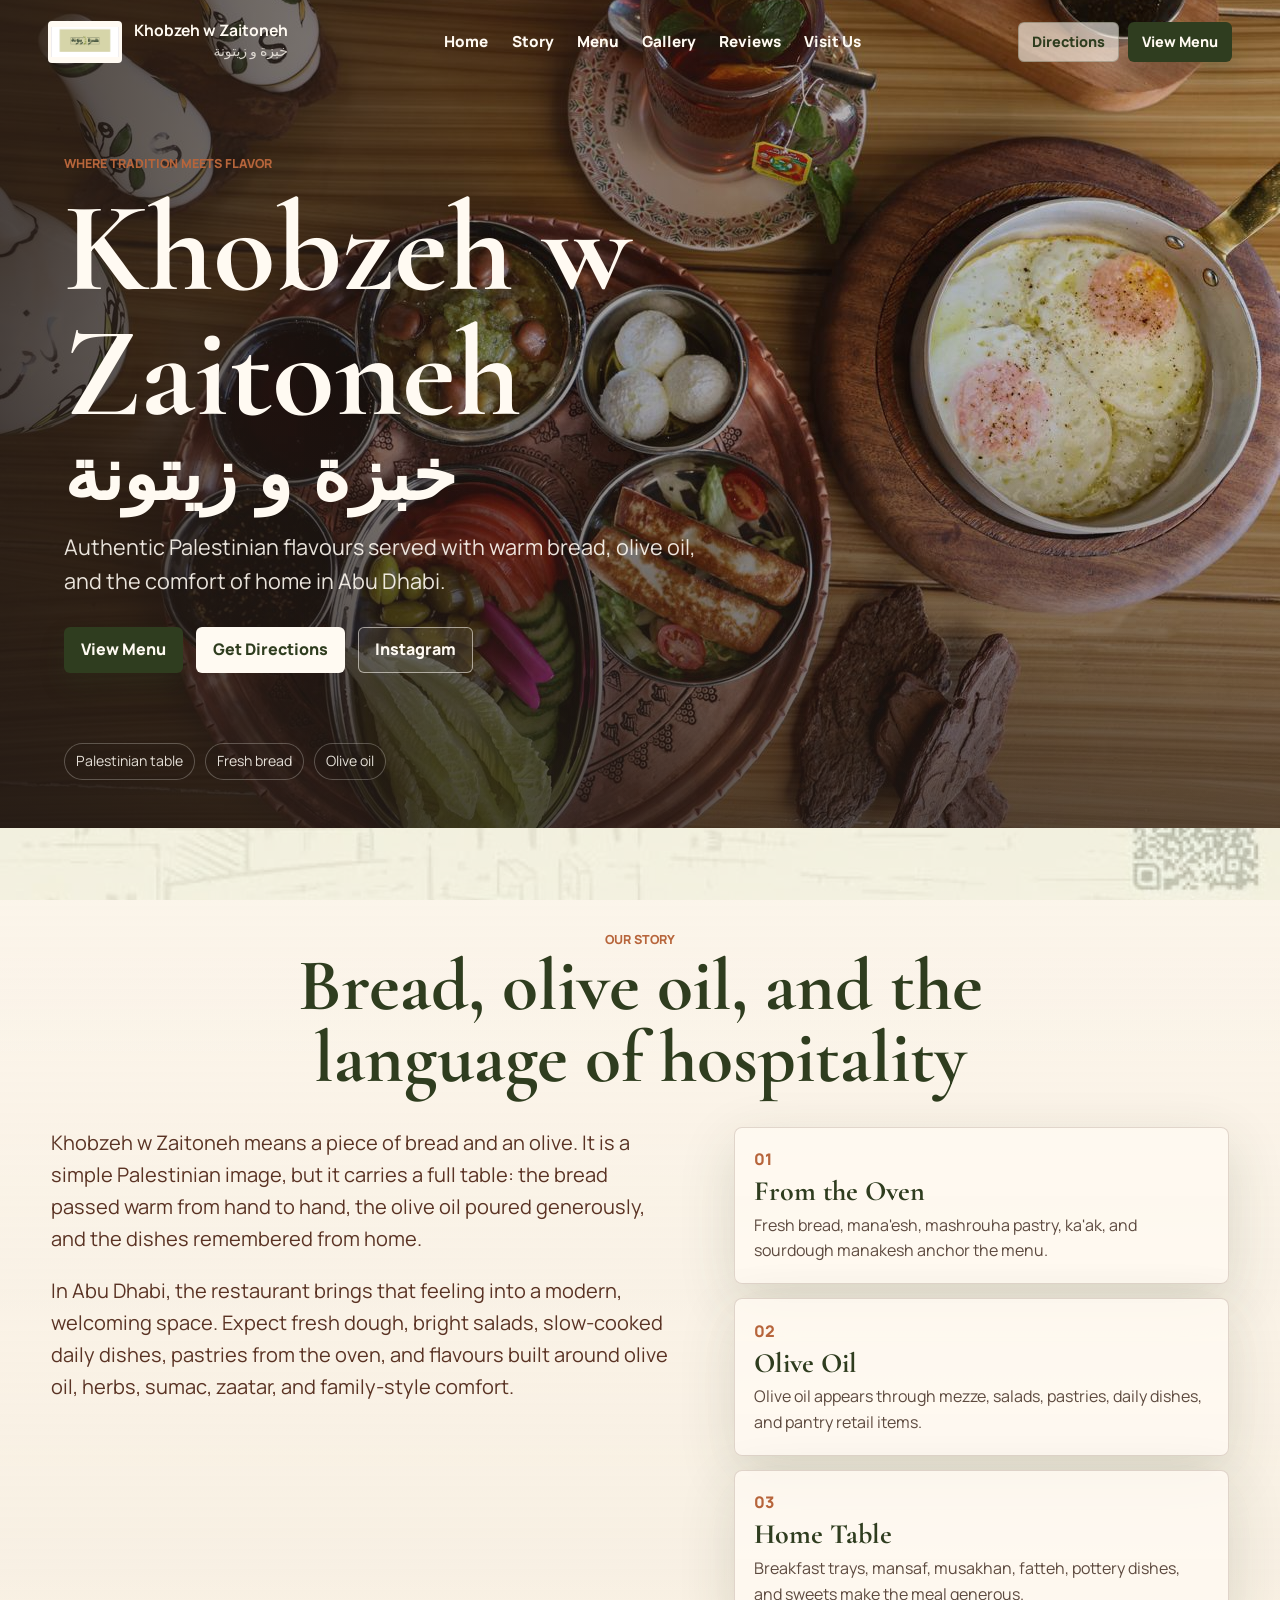
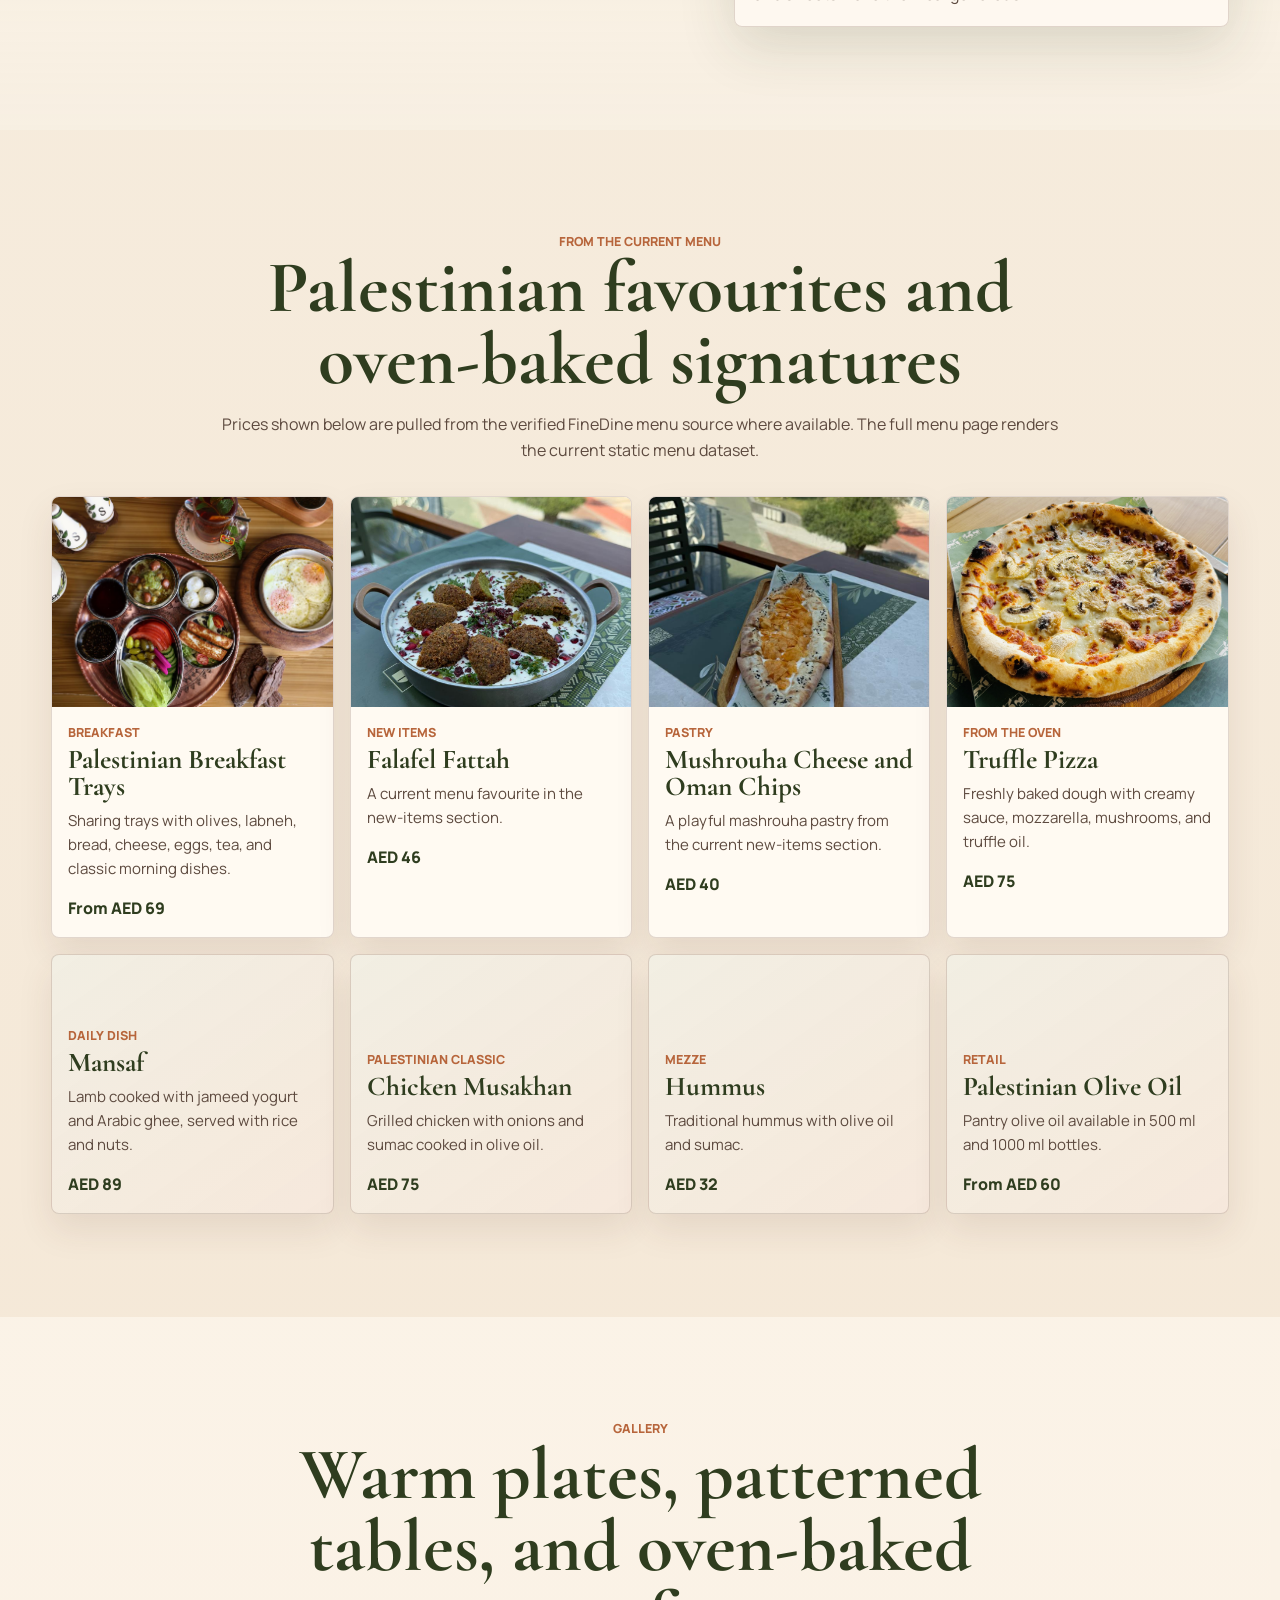
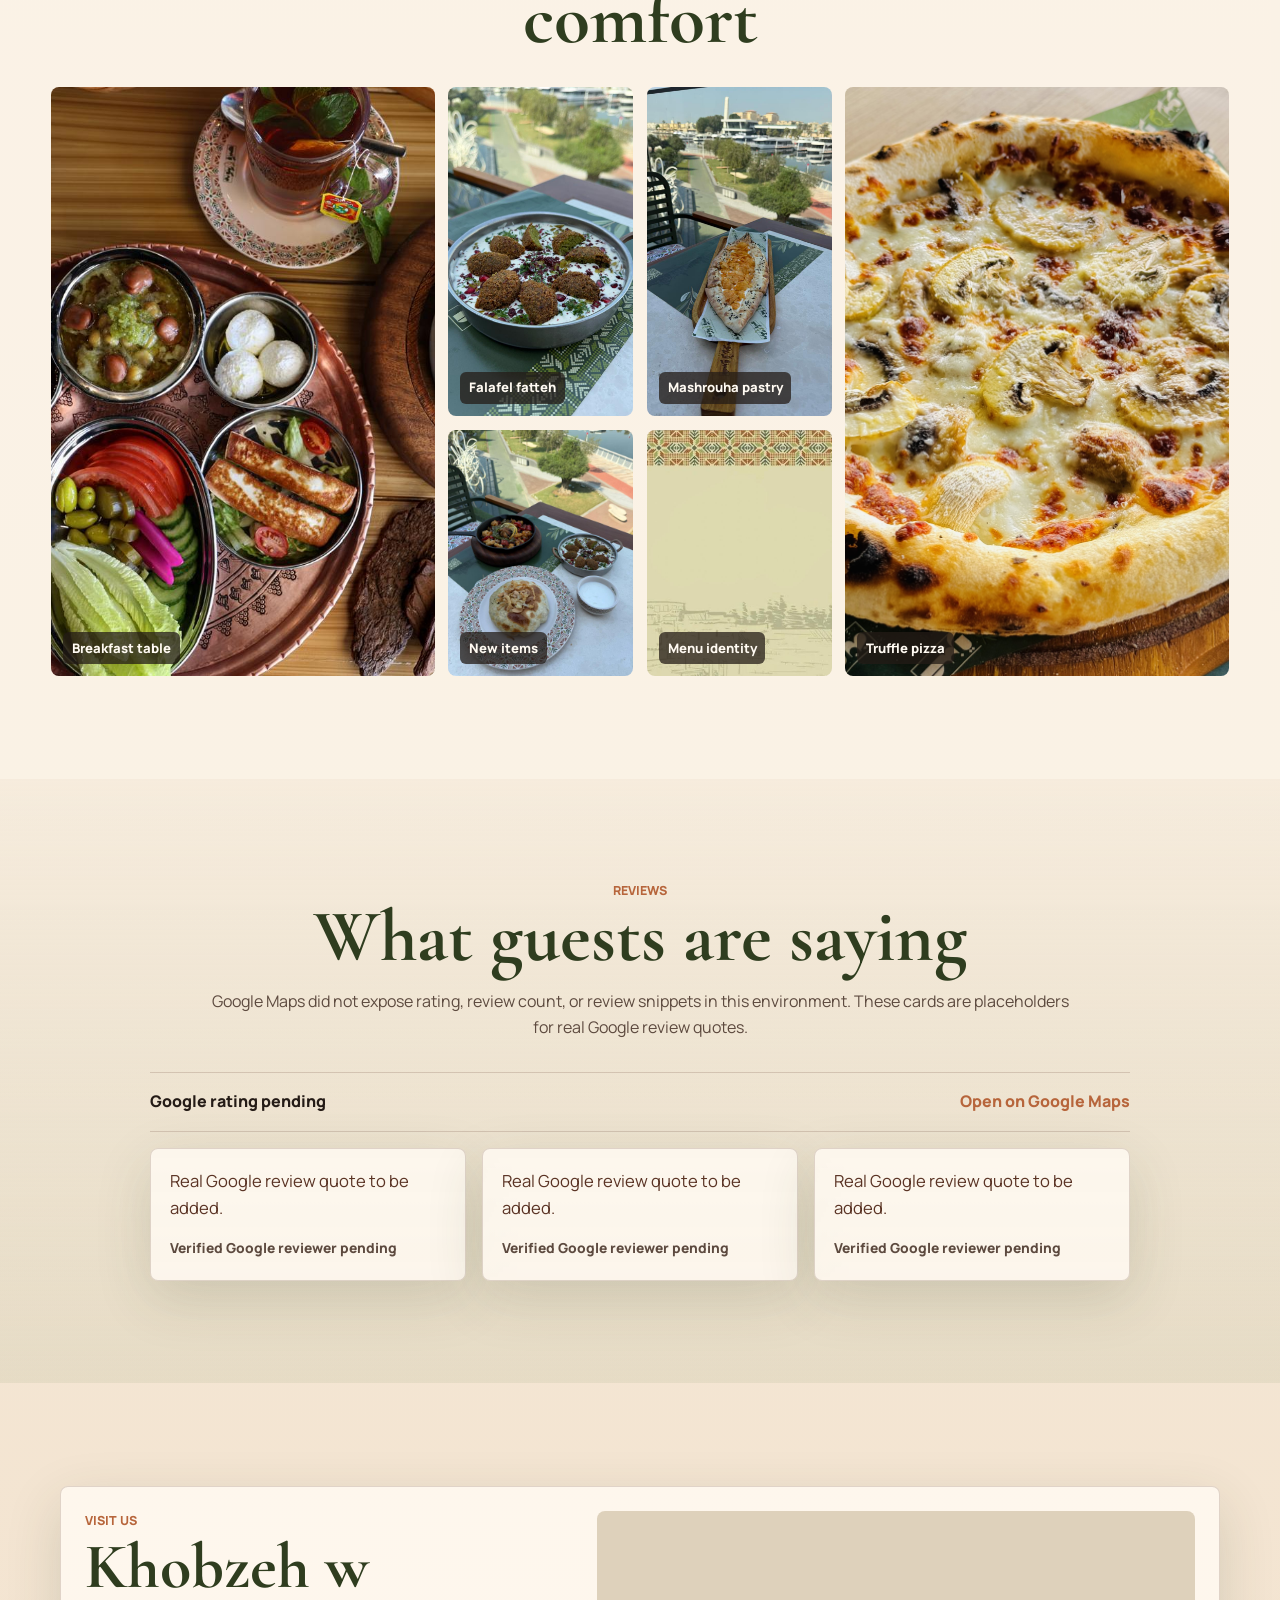
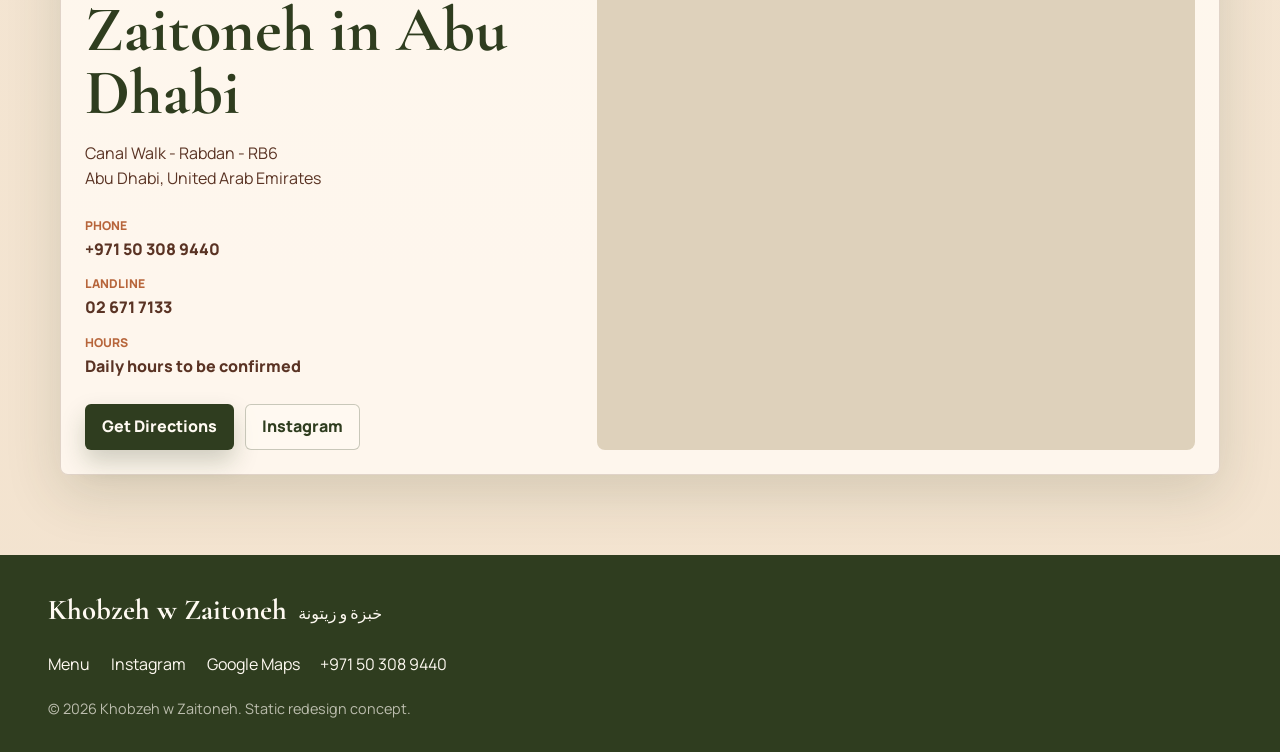
==== index.html @ 01418593 "test1" ====
<!DOCTYPE html>
<html lang="en">
  <head>
    <meta charset="UTF-8" />
    <meta name="viewport" content="width=device-width, initial-scale=1.0" />
    <title>Khobzeh w Zaitoneh | Palestinian Restaurant in Abu Dhabi</title>
    <meta
      name="description"
      content="Khobzeh w Zaitoneh is a Palestinian restaurant in Abu Dhabi serving fresh bread, olive oil, mezze, breakfast trays, pastries, and homely Palestinian dishes."
    />
    <meta property="og:title" content="Khobzeh w Zaitoneh | Palestinian Restaurant in Abu Dhabi" />
    <meta
      property="og:description"
      content="Authentic Palestinian flavours served with warm bread, olive oil, and the comfort of home in Abu Dhabi."
    />
    <meta property="og:type" content="website" />
    <meta property="og:image" content="assets/images/menu-background.jpg" />
    <meta property="og:locale" content="en_AE" />
    <link rel="preconnect" href="https://fonts.googleapis.com" />
    <link rel="preconnect" href="https://fonts.gstatic.com" crossorigin />
    <link
      href="https://fonts.googleapis.com/css2?family=Cormorant+Garamond:wght@500;600;700&amp;family=Manrope:wght@400;500;600;700&amp;display=swap"
      rel="stylesheet"
    />
    <link rel="stylesheet" href="styles.css" />
    <script type="application/ld+json">
      {
        "@context": "https://schema.org",
        "@type": "Restaurant",
        "name": "Khobzeh w Zaitoneh",
        "alternateName": "خبزة و زيتونة",
        "servesCuisine": ["Palestinian", "Middle Eastern", "Arabic"],
        "telephone": "+971 50 308 9440",
        "address": {
          "@type": "PostalAddress",
          "streetAddress": "Canal Walk - Rabdan - RB6",
          "addressLocality": "Abu Dhabi",
          "addressCountry": "AE"
        },
        "geo": {
          "@type": "GeoCoordinates",
          "latitude": 24.5065203,
          "longitude": 54.4094323
        },
        "priceRange": "AED",
        "menu": "menu.html",
        "sameAs": [
          "https://www.instagram.com/khobzehwzaitoneh/",
          "https://maps.app.goo.gl/xRNT1w5RNDVHsaGbA"
        ]
      }
    </script>
  </head>
  <body>
    <a class="skip-link" href="#main">Skip to content</a>

    <header class="site-header" data-header>
      <a class="brand-lockup" href="#home" aria-label="Khobzeh w Zaitoneh home">
        <img src="assets/images/logo.jpg" alt="Khobzeh w Zaitoneh Arabic logo" />
        <span>
          <strong>Khobzeh w Zaitoneh</strong>
          <small lang="ar" dir="rtl">خبزة و زيتونة</small>
        </span>
      </a>

      <button class="nav-toggle" type="button" aria-expanded="false" aria-controls="primaryNav">
        <span></span>
        <span></span>
        <span></span>
        <span class="sr-only">Toggle navigation</span>
      </button>

      <nav class="primary-nav" id="primaryNav" aria-label="Primary navigation">
        <a href="#home">Home</a>
        <a href="#story">Story</a>
        <a href="menu.html">Menu</a>
        <a href="#gallery">Gallery</a>
        <a href="#reviews">Reviews</a>
        <a href="#visit">Visit Us</a>
      </nav>

      <div class="header-actions">
        <a class="btn btn-small btn-ghost" href="https://maps.app.goo.gl/xRNT1w5RNDVHsaGbA" target="_blank" rel="noopener">Directions</a>
        <a class="btn btn-small btn-solid" href="menu.html">View Menu</a>
      </div>
    </header>

    <main id="main">
      <section class="hero" id="home" aria-labelledby="heroTitle">
        <div class="hero-image" aria-hidden="true">
          <img src="assets/images/breakfast-tray.jpg" alt="" />
        </div>
        <div class="hero-overlay"></div>
        <div class="hero-content">
          <p class="eyebrow">Where tradition meets flavor</p>
          <h1 id="heroTitle">
            Khobzeh w Zaitoneh
            <span lang="ar" dir="rtl">خبزة و زيتونة</span>
          </h1>
          <p class="hero-copy">
            Authentic Palestinian flavours served with warm bread, olive oil, and the comfort of home in Abu Dhabi.
          </p>
          <div class="hero-actions">
            <a class="btn btn-solid" href="menu.html">View Menu</a>
            <a class="btn btn-light" href="https://maps.app.goo.gl/xRNT1w5RNDVHsaGbA" target="_blank" rel="noopener">Get Directions</a>
            <a class="btn btn-outline-light" href="https://www.instagram.com/khobzehwzaitoneh/" target="_blank" rel="noopener">Instagram</a>
          </div>
        </div>
        <div class="hero-note" aria-label="Restaurant details">
          <span>Palestinian table</span>
          <span>Fresh bread</span>
          <span>Olive oil</span>
        </div>
      </section>

      <section class="section story-section" id="story" aria-labelledby="storyTitle">
        <div class="section-intro">
          <p class="eyebrow">Our Story</p>
          <h2 id="storyTitle">Bread, olive oil, and the language of hospitality</h2>
        </div>
        <div class="story-grid">
          <div class="story-copy">
            <p>
              Khobzeh w Zaitoneh means a piece of bread and an olive. It is a simple Palestinian image, but it carries a full table: the bread passed warm from hand to hand, the olive oil poured generously, and the dishes remembered from home.
            </p>
            <p>
              In Abu Dhabi, the restaurant brings that feeling into a modern, welcoming space. Expect fresh dough, bright salads, slow-cooked daily dishes, pastries from the oven, and flavours built around olive oil, herbs, sumac, zaatar, and family-style comfort.
            </p>
          </div>
          <div class="story-values" aria-label="Restaurant values">
            <article>
              <span>01</span>
              <h3>From the Oven</h3>
              <p>Fresh bread, mana'esh, mashrouha pastry, ka'ak, and sourdough manakesh anchor the menu.</p>
            </article>
            <article>
              <span>02</span>
              <h3>Olive Oil</h3>
              <p>Olive oil appears through mezze, salads, pastries, daily dishes, and pantry retail items.</p>
            </article>
            <article>
              <span>03</span>
              <h3>Home Table</h3>
              <p>Breakfast trays, mansaf, musakhan, fatteh, pottery dishes, and sweets make the meal generous.</p>
            </article>
          </div>
        </div>
      </section>

      <section class="section featured-section" id="featured" aria-labelledby="featuredTitle">
        <div class="section-intro section-intro-wide">
          <p class="eyebrow">From the Current Menu</p>
          <h2 id="featuredTitle">Palestinian favourites and oven-baked signatures</h2>
          <p>
            Prices shown below are pulled from the verified FineDine menu source where available. The full menu page renders the current static menu dataset.
          </p>
        </div>
        <div class="feature-grid">
          <article class="feature-card">
            <img src="assets/images/breakfast-tray.jpg" alt="Palestinian breakfast tray with eggs, tea, labneh, vegetables, and olives" />
            <div>
              <p class="tag">Breakfast</p>
              <h3>Palestinian Breakfast Trays</h3>
              <p>Sharing trays with olives, labneh, bread, cheese, eggs, tea, and classic morning dishes.</p>
              <span>From AED 69</span>
            </div>
          </article>
          <article class="feature-card">
            <img src="assets/images/falafel-fatteh.jpg" alt="Falafel fatteh served in a bowl" />
            <div>
              <p class="tag">New Items</p>
              <h3>Falafel Fattah</h3>
              <p>A current menu favourite in the new-items section.</p>
              <span>AED 46</span>
            </div>
          </article>
          <article class="feature-card">
            <img src="assets/images/mushrouha-cheese-oman.jpg" alt="Mushrouha pastry with cheese and Oman chips" />
            <div>
              <p class="tag">Pastry</p>
              <h3>Mushrouha Cheese and Oman Chips</h3>
              <p>A playful mashrouha pastry from the current new-items section.</p>
              <span>AED 40</span>
            </div>
          </article>
          <article class="feature-card">
            <img src="assets/images/truffle-pizza.jpg" alt="Truffle mushroom pizza on restaurant paper" />
            <div>
              <p class="tag">From the Oven</p>
              <h3>Truffle Pizza</h3>
              <p>Freshly baked dough with creamy sauce, mozzarella, mushrooms, and truffle oil.</p>
              <span>AED 75</span>
            </div>
          </article>
          <article class="feature-card feature-card-text">
            <div>
              <p class="tag">Daily Dish</p>
              <h3>Mansaf</h3>
              <p>Lamb cooked with jameed yogurt and Arabic ghee, served with rice and nuts.</p>
              <span>AED 89</span>
            </div>
          </article>
          <article class="feature-card feature-card-text">
            <div>
              <p class="tag">Palestinian Classic</p>
              <h3>Chicken Musakhan</h3>
              <p>Grilled chicken with onions and sumac cooked in olive oil.</p>
              <span>AED 75</span>
            </div>
          </article>
          <article class="feature-card feature-card-text">
            <div>
              <p class="tag">Mezze</p>
              <h3>Hummus</h3>
              <p>Traditional hummus with olive oil and sumac.</p>
              <span>AED 32</span>
            </div>
          </article>
          <article class="feature-card feature-card-text">
            <div>
              <p class="tag">Retail</p>
              <h3>Palestinian Olive Oil</h3>
              <p>Pantry olive oil available in 500 ml and 1000 ml bottles.</p>
              <span>From AED 60</span>
            </div>
          </article>
        </div>
      </section>

      <section class="section gallery-section" id="gallery" aria-labelledby="galleryTitle">
        <div class="section-intro">
          <p class="eyebrow">Gallery</p>
          <h2 id="galleryTitle">Warm plates, patterned tables, and oven-baked comfort</h2>
        </div>
        <!-- TODO: Add legally approved interior photos from Instagram or an owner-provided gallery. -->
        <div class="gallery-grid">
          <figure>
            <img src="assets/images/breakfast-tray.jpg" alt="Breakfast tray with Palestinian tableware" />
            <figcaption>Breakfast table</figcaption>
          </figure>
          <figure>
            <img src="assets/images/falafel-fatteh.jpg" alt="Falafel fatteh bowl" />
            <figcaption>Falafel fatteh</figcaption>
          </figure>
          <figure>
            <img src="assets/images/mushrouha-cheese-oman.jpg" alt="Mushrouha pastry plate" />
            <figcaption>Mashrouha pastry</figcaption>
          </figure>
          <figure>
            <img src="assets/images/truffle-pizza.jpg" alt="Truffle pizza on a restaurant table" />
            <figcaption>Truffle pizza</figcaption>
          </figure>
          <figure>
            <img src="assets/images/new-items-section.jpg" alt="Restaurant dish from the new items section" />
            <figcaption>New items</figcaption>
          </figure>
          <figure>
            <img src="assets/images/menu-background.jpg" alt="Illustrated Palestinian-inspired menu background with olive branch" />
            <figcaption>Menu identity</figcaption>
          </figure>
        </div>
      </section>

      <section class="section reviews-section" id="reviews" aria-labelledby="reviewsTitle">
        <div class="section-intro section-intro-wide">
          <p class="eyebrow">Reviews</p>
          <h2 id="reviewsTitle">What guests are saying</h2>
          <p>
            Google Maps did not expose rating, review count, or review snippets in this environment. These cards are placeholders for real Google review quotes.
          </p>
        </div>
        <div class="review-summary">
          <!-- TODO: Add exact Google rating and number of reviews from Maps. -->
          <span>Google rating pending</span>
          <a href="https://maps.app.goo.gl/xRNT1w5RNDVHsaGbA" target="_blank" rel="noopener">Open on Google Maps</a>
        </div>
        <div class="review-grid">
          <article class="review-card">
            <!-- TODO: Replace with a real Google review quote. -->
            <p>Real Google review quote to be added.</p>
            <span>Verified Google reviewer pending</span>
          </article>
          <article class="review-card">
            <!-- TODO: Replace with a real Google review quote. -->
            <p>Real Google review quote to be added.</p>
            <span>Verified Google reviewer pending</span>
          </article>
          <article class="review-card">
            <!-- TODO: Replace with a real Google review quote. -->
            <p>Real Google review quote to be added.</p>
            <span>Verified Google reviewer pending</span>
          </article>
        </div>
      </section>

      <section class="section visit-section" id="visit" aria-labelledby="visitTitle">
        <div class="visit-card">
          <div>
            <p class="eyebrow">Visit Us</p>
            <h2 id="visitTitle">Khobzeh w Zaitoneh in Abu Dhabi</h2>
            <address>
              Canal Walk - Rabdan - RB6<br />
              Abu Dhabi, United Arab Emirates
            </address>
            <dl class="contact-list">
              <div>
                <dt>Phone</dt>
                <dd><a href="tel:+971503089440">+971 50 308 9440</a></dd>
              </div>
              <div>
                <dt>Landline</dt>
                <dd><a href="tel:+97126717133">02 671 7133</a></dd>
              </div>
              <div>
                <dt>Hours</dt>
                <!-- TODO: Add exact opening hours from Google Maps or owner confirmation. -->
                <dd>Daily hours to be confirmed</dd>
              </div>
            </dl>
            <div class="visit-actions">
              <a class="btn btn-solid" href="https://maps.app.goo.gl/xRNT1w5RNDVHsaGbA" target="_blank" rel="noopener">Get Directions</a>
              <a class="btn btn-ghost" href="https://www.instagram.com/khobzehwzaitoneh/" target="_blank" rel="noopener">Instagram</a>
            </div>
          </div>
          <div class="map-panel" aria-label="Google map">
            <iframe
              title="Khobzeh w Zaitoneh location map"
              loading="lazy"
              referrerpolicy="no-referrer-when-downgrade"
              src="https://www.google.com/maps?q=Khobzeh%20W%20Zaitoneh%20Rabdan%20Abu%20Dhabi&amp;output=embed"
            ></iframe>
          </div>
        </div>
      </section>
    </main>

    <footer class="site-footer">
      <div>
        <strong>Khobzeh w Zaitoneh</strong>
        <span lang="ar" dir="rtl">خبزة و زيتونة</span>
      </div>
      <nav aria-label="Footer navigation">
        <a href="menu.html">Menu</a>
        <a href="https://www.instagram.com/khobzehwzaitoneh/" target="_blank" rel="noopener">Instagram</a>
        <a href="https://maps.app.goo.gl/xRNT1w5RNDVHsaGbA" target="_blank" rel="noopener">Google Maps</a>
        <a href="tel:+971503089440">+971 50 308 9440</a>
      </nav>
      <p>&copy; 2026 Khobzeh w Zaitoneh. Static redesign concept.</p>
    </footer>

    <script src="script.js" defer></script>
  </body>
</html>
---- styles.css ----
:root {
  --cream: #f7efe2;
  --warm-white: #fffaf2;
  --olive: #556b2f;
  --deep-olive: #2f3d1f;
  --terracotta: #b7653b;
  --clay: #8f4f2f;
  --date-brown: #5a3324;
  --gold: #c9a15b;
  --muted-green: #87986a;
  --ink: #241b16;
  --soft-ink: #5d4a3f;
  --line: rgba(90, 51, 36, 0.18);
  --paper: rgba(255, 250, 242, 0.86);
  --shadow: 0 18px 55px rgba(47, 61, 31, 0.16);
  --radius: 8px;
  --header-height: 84px;
  color-scheme: light;
}

* {
  box-sizing: border-box;
}

html {
  scroll-behavior: smooth;
}

body {
  margin: 0;
  overflow-x: clip;
  background:
    radial-gradient(circle at top left, rgba(201, 161, 91, 0.18), transparent 32rem),
    linear-gradient(180deg, var(--cream), #f3e3cf 100%);
  color: var(--ink);
  font-family: Manrope, system-ui, -apple-system, BlinkMacSystemFont, "Segoe UI", Tahoma, Arial, "Noto Sans Arabic", sans-serif;
  font-size: 16px;
  line-height: 1.6;
  letter-spacing: 0;
}

body::before {
  content: "";
  position: fixed;
  inset: 0;
  pointer-events: none;
  z-index: -1;
  opacity: 0.34;
  background-image:
    linear-gradient(rgba(90, 51, 36, 0.055) 1px, transparent 1px),
    linear-gradient(90deg, rgba(90, 51, 36, 0.04) 1px, transparent 1px);
  background-size: 34px 34px;
}

img {
  display: block;
  max-width: 100%;
}

a {
  color: inherit;
  text-decoration: none;
}

a:hover {
  color: var(--terracotta);
}

button,
input {
  font: inherit;
}

:focus-visible {
  outline: 3px solid rgba(183, 101, 59, 0.78);
  outline-offset: 3px;
}

.skip-link {
  position: fixed;
  left: 1rem;
  top: 1rem;
  z-index: 1000;
  transform: translateY(-160%);
  border-radius: 6px;
  background: var(--deep-olive);
  color: var(--warm-white);
  padding: 0.65rem 0.85rem;
}

.skip-link:focus {
  transform: translateY(0);
}

.sr-only {
  position: absolute;
  width: 1px;
  height: 1px;
  overflow: hidden;
  clip: rect(0, 0, 0, 0);
  white-space: nowrap;
}

h1,
h2,
h3 {
  margin: 0;
  font-family: "Cormorant Garamond", Georgia, "Times New Roman", Tahoma, serif;
  font-weight: 700;
  line-height: 0.98;
  letter-spacing: 0;
  color: var(--deep-olive);
}

p {
  margin: 0;
}

.eyebrow {
  color: var(--terracotta);
  font-size: 0.78rem;
  font-weight: 800;
  letter-spacing: 0;
  text-transform: uppercase;
}

.section {
  padding: clamp(4rem, 8vw, 7rem) clamp(1rem, 4vw, 4rem);
}

.section-intro {
  max-width: 720px;
  margin: 0 auto 2rem;
  text-align: center;
}

.section-intro h2,
.menu-title-block h1,
.menu-count-row h2 {
  font-size: clamp(2.4rem, 6vw, 4.6rem);
}

.section-intro p:not(.eyebrow),
.section-intro-wide p:not(.eyebrow) {
  margin-top: 1rem;
  color: var(--soft-ink);
}

.section-intro-wide {
  max-width: 860px;
}

.hero-content,
.menu-title-block,
.section-intro,
.section-intro-wide,
.menu-item-card,
.signature-card {
  min-width: 0;
}

.hero-copy,
.menu-title-block p,
.section-intro p,
.section-intro-wide p,
.menu-item-card p,
.signature-card p {
  overflow-wrap: anywhere;
}

.btn {
  display: inline-flex;
  min-height: 46px;
  align-items: center;
  justify-content: center;
  gap: 0.45rem;
  border: 1px solid transparent;
  border-radius: 6px;
  padding: 0.76rem 1rem;
  font-weight: 800;
  line-height: 1.1;
  transition: transform 180ms ease, background 180ms ease, border-color 180ms ease, color 180ms ease;
}

.btn:hover {
  transform: translateY(-1px);
}

.btn-solid {
  background: var(--deep-olive);
  color: var(--warm-white);
  box-shadow: 0 12px 24px rgba(47, 61, 31, 0.22);
}

.btn-solid:hover {
  background: var(--olive);
  color: var(--warm-white);
}

.btn-ghost {
  border-color: rgba(47, 61, 31, 0.26);
  color: var(--deep-olive);
  background: rgba(255, 250, 242, 0.62);
}

.btn-ghost:hover {
  border-color: var(--terracotta);
}

.btn-light {
  background: var(--warm-white);
  color: var(--deep-olive);
}

.btn-light:hover {
  color: var(--clay);
}

.btn-outline-light {
  border-color: rgba(255, 250, 242, 0.55);
  color: var(--warm-white);
  background: rgba(255, 250, 242, 0.08);
}

.btn-outline-light:hover {
  background: var(--warm-white);
  color: var(--deep-olive);
}

.btn-small {
  min-height: 40px;
  padding: 0.62rem 0.82rem;
  font-size: 0.9rem;
}

.site-header {
  position: fixed;
  z-index: 100;
  top: 0;
  left: 0;
  right: 0;
  display: grid;
  grid-template-columns: auto 1fr auto;
  align-items: center;
  min-height: var(--header-height);
  gap: 1rem;
  padding: 0.8rem clamp(1rem, 4vw, 3rem);
  color: var(--warm-white);
  transition: background 180ms ease, color 180ms ease, box-shadow 180ms ease;
}

.site-header.is-scrolled {
  background: rgba(255, 250, 242, 0.94);
  color: var(--ink);
  box-shadow: 0 10px 30px rgba(47, 61, 31, 0.12);
  backdrop-filter: blur(14px);
}

.brand-lockup {
  display: inline-flex;
  align-items: center;
  gap: 0.75rem;
  min-width: 0;
}

.brand-lockup img {
  width: 74px;
  height: 42px;
  object-fit: contain;
  border-radius: 4px;
  background: var(--warm-white);
  padding: 0.2rem;
}

.brand-lockup span {
  display: grid;
  gap: 0.05rem;
}

.brand-lockup strong {
  font-size: 0.98rem;
  line-height: 1.1;
}

.brand-lockup small {
  color: currentColor;
  font-size: 0.88rem;
  opacity: 0.78;
}

.primary-nav {
  justify-self: center;
  display: flex;
  align-items: center;
  gap: clamp(0.8rem, 2vw, 1.45rem);
  font-size: 0.95rem;
  font-weight: 800;
}

.header-actions {
  display: flex;
  gap: 0.55rem;
}

.nav-toggle {
  display: none;
  width: 42px;
  height: 42px;
  border: 1px solid currentColor;
  border-radius: 6px;
  background: rgba(255, 250, 242, 0.14);
  color: currentColor;
}

.nav-toggle span:not(.sr-only) {
  display: block;
  width: 20px;
  height: 2px;
  margin: 4px auto;
  background: currentColor;
}

.hero {
  position: relative;
  min-height: 92vh;
  display: grid;
  align-items: end;
  overflow: hidden;
  padding: calc(var(--header-height) + 4rem) clamp(1rem, 5vw, 5rem) 3rem;
  color: var(--warm-white);
}

.hero-image,
.hero-overlay {
  position: absolute;
  inset: 0;
}

.hero-image img {
  width: 100%;
  height: 100%;
  object-fit: cover;
}

.hero-overlay {
  background:
    linear-gradient(90deg, rgba(36, 27, 22, 0.82), rgba(36, 27, 22, 0.42) 46%, rgba(36, 27, 22, 0.18)),
    linear-gradient(0deg, rgba(36, 27, 22, 0.62), transparent 55%);
}

.hero-content {
  position: relative;
  z-index: 1;
  max-width: 780px;
}

.hero h1 {
  margin-top: 0.75rem;
  color: var(--warm-white);
  font-size: clamp(3.8rem, 11vw, 8rem);
}

.hero h1 span {
  display: block;
  width: fit-content;
  max-width: 100%;
  margin-top: 0.2rem;
  font-family: Tahoma, Arial, "Noto Kufi Arabic", "Noto Sans Arabic", sans-serif;
  font-size: clamp(2rem, 6vw, 4.5rem);
  font-weight: 800;
  direction: rtl;
  unicode-bidi: isolate;
}

.hero-copy {
  max-width: 650px;
  margin-top: 1.2rem;
  color: rgba(255, 250, 242, 0.9);
  font-size: clamp(1.05rem, 2vw, 1.35rem);
}

.hero-actions {
  display: flex;
  flex-wrap: wrap;
  gap: 0.8rem;
  margin-top: 1.75rem;
}

.hero-note {
  position: relative;
  z-index: 1;
  display: flex;
  flex-wrap: wrap;
  gap: 0.6rem;
  margin-top: 4rem;
}

.hero-note span {
  border: 1px solid rgba(255, 250, 242, 0.26);
  border-radius: 999px;
  padding: 0.4rem 0.7rem;
  background: rgba(36, 27, 22, 0.2);
  color: rgba(255, 250, 242, 0.88);
  font-size: 0.88rem;
}

.story-section {
  background:
    linear-gradient(180deg, rgba(255, 250, 242, 0.62), rgba(247, 239, 226, 0.96)),
    url("assets/images/menu-background.jpg") center/cover fixed;
  background-blend-mode: screen;
}

.story-grid {
  display: grid;
  grid-template-columns: minmax(0, 1fr) minmax(280px, 0.8fr);
  gap: clamp(2rem, 5vw, 5rem);
  max-width: 1180px;
  margin: 0 auto;
  align-items: start;
}

.story-copy {
  display: grid;
  gap: 1.25rem;
  font-size: clamp(1.05rem, 2vw, 1.25rem);
  color: var(--date-brown);
}

.story-values {
  display: grid;
  gap: 0.9rem;
}

.story-values article,
.review-card,
.visit-card,
.menu-item-card,
.signature-card {
  border: 1px solid var(--line);
  border-radius: var(--radius);
  background: var(--paper);
  box-shadow: var(--shadow);
}

.story-values article {
  padding: 1.2rem;
}

.story-values span {
  color: var(--terracotta);
  font-weight: 900;
}

.story-values h3 {
  margin-top: 0.35rem;
  font-size: 1.75rem;
}

.story-values p {
  margin-top: 0.45rem;
  color: var(--soft-ink);
}

.feature-grid {
  display: grid;
  grid-template-columns: repeat(4, minmax(0, 1fr));
  gap: 1rem;
  max-width: 1220px;
  margin: 0 auto;
}

.feature-card {
  min-height: 100%;
  overflow: hidden;
  border: 1px solid var(--line);
  border-radius: var(--radius);
  background: var(--warm-white);
  box-shadow: 0 16px 35px rgba(90, 51, 36, 0.1);
}

.feature-card img {
  width: 100%;
  aspect-ratio: 4 / 3;
  object-fit: cover;
}

.feature-card div {
  padding: 1rem;
}

.feature-card h3 {
  margin-top: 0.25rem;
  font-size: 1.7rem;
}

.feature-card p:not(.tag) {
  margin-top: 0.55rem;
  color: var(--soft-ink);
  font-size: 0.94rem;
}

.feature-card span {
  display: inline-flex;
  margin-top: 0.9rem;
  color: var(--deep-olive);
  font-weight: 900;
}

.feature-card-text {
  display: flex;
  align-items: end;
  min-height: 260px;
  background:
    linear-gradient(145deg, rgba(85, 107, 47, 0.08), rgba(183, 101, 59, 0.12)),
    var(--warm-white);
}

.tag {
  color: var(--terracotta);
  font-size: 0.78rem;
  font-weight: 900;
  text-transform: uppercase;
}

.gallery-section {
  background: rgba(255, 250, 242, 0.58);
}

.gallery-grid {
  display: grid;
  grid-template-columns: repeat(6, minmax(0, 1fr));
  gap: 0.85rem;
  max-width: 1220px;
  margin: 0 auto;
}

.gallery-grid figure {
  position: relative;
  min-height: 180px;
  margin: 0;
  overflow: hidden;
  border-radius: var(--radius);
  background: var(--date-brown);
}

.gallery-grid figure:nth-child(1),
.gallery-grid figure:nth-child(4) {
  grid-column: span 2;
  grid-row: span 2;
}

.gallery-grid img {
  width: 100%;
  height: 100%;
  min-height: 180px;
  object-fit: cover;
  transition: transform 260ms ease, opacity 260ms ease;
}

.gallery-grid figcaption {
  position: absolute;
  left: 0.75rem;
  bottom: 0.75rem;
  border-radius: 6px;
  background: rgba(36, 27, 22, 0.74);
  color: var(--warm-white);
  padding: 0.35rem 0.55rem;
  font-size: 0.82rem;
  font-weight: 800;
}

.gallery-grid figure:hover img {
  transform: scale(1.035);
  opacity: 0.92;
}

.reviews-section {
  background: linear-gradient(180deg, rgba(247, 239, 226, 0.6), rgba(135, 152, 106, 0.12));
}

.review-summary {
  max-width: 980px;
  margin: 0 auto 1rem;
  display: flex;
  justify-content: space-between;
  gap: 1rem;
  border-top: 1px solid var(--line);
  border-bottom: 1px solid var(--line);
  padding: 1rem 0;
  font-weight: 900;
}

.review-summary a {
  color: var(--terracotta);
}

.review-grid {
  display: grid;
  grid-template-columns: repeat(3, minmax(0, 1fr));
  gap: 1rem;
  max-width: 980px;
  margin: 0 auto;
}

.review-card {
  padding: 1.2rem;
}

.review-card p {
  color: var(--date-brown);
  font-size: 1.04rem;
}

.review-card span {
  display: inline-flex;
  margin-top: 1rem;
  color: var(--soft-ink);
  font-size: 0.86rem;
  font-weight: 800;
}

.visit-section {
  padding-bottom: 5rem;
}

.visit-card {
  display: grid;
  grid-template-columns: minmax(0, 0.82fr) minmax(320px, 1fr);
  gap: 1.3rem;
  max-width: 1160px;
  margin: 0 auto;
  padding: clamp(1rem, 3vw, 1.5rem);
}

.visit-card h2 {
  margin-top: 0.35rem;
  font-size: clamp(2.4rem, 5vw, 4rem);
}

address {
  margin-top: 1rem;
  color: var(--date-brown);
  font-style: normal;
}

.contact-list {
  display: grid;
  gap: 0.75rem;
  margin: 1.5rem 0 0;
}

.contact-list div {
  display: grid;
  gap: 0.1rem;
}

.contact-list dt {
  color: var(--terracotta);
  font-size: 0.76rem;
  font-weight: 900;
  text-transform: uppercase;
}

.contact-list dd {
  margin: 0;
  color: var(--date-brown);
  font-weight: 800;
}

.visit-actions {
  display: flex;
  flex-wrap: wrap;
  gap: 0.7rem;
  margin-top: 1.5rem;
}

.map-panel {
  min-height: 360px;
  overflow: hidden;
  border-radius: var(--radius);
  background: #ded1bb;
}

.map-panel iframe {
  width: 100%;
  height: 100%;
  min-height: 360px;
  border: 0;
}

.site-footer {
  display: grid;
  gap: 1.2rem;
  padding: 2rem clamp(1rem, 4vw, 3rem);
  background: var(--deep-olive);
  color: var(--warm-white);
}

.site-footer div {
  display: flex;
  flex-wrap: wrap;
  align-items: baseline;
  gap: 0.7rem;
}

.site-footer strong {
  font-family: "Cormorant Garamond", Georgia, serif;
  font-size: 1.8rem;
}

.site-footer nav {
  display: flex;
  flex-wrap: wrap;
  gap: 0.85rem 1.3rem;
}

.site-footer a:hover {
  color: var(--gold);
}

.site-footer p {
  color: rgba(255, 250, 242, 0.68);
  font-size: 0.9rem;
}

.menu-page {
  background:
    linear-gradient(180deg, var(--warm-white), var(--cream) 42%, #efe0cd),
    var(--cream);
}

.menu-header {
  position: relative;
  min-height: 520px;
  overflow: hidden;
  color: var(--warm-white);
}

.menu-header-bg {
  position: absolute;
  inset: 0;
  background:
    linear-gradient(90deg, rgba(36, 27, 22, 0.85), rgba(47, 61, 31, 0.56)),
    url("assets/images/menu-background.jpg") center/cover;
  transform: scale(1.03);
}

.menu-header-inner {
  position: relative;
  z-index: 1;
  display: grid;
  gap: 2.2rem;
  max-width: 1180px;
  margin: 0 auto;
  padding: clamp(1rem, 4vw, 2rem) clamp(1rem, 5vw, 3rem) 3rem;
}

.menu-brand {
  color: var(--warm-white);
}

.menu-title-block {
  max-width: 760px;
}

.menu-title-block h1 {
  margin-top: 0.5rem;
  color: var(--warm-white);
  font-size: clamp(3rem, 9vw, 6.5rem);
}

.menu-title-block p:not(.eyebrow) {
  margin-top: 1rem;
  color: rgba(255, 250, 242, 0.88);
  font-size: clamp(1rem, 2vw, 1.2rem);
}

.menu-header-actions {
  display: flex;
  flex-wrap: wrap;
  gap: 0.75rem;
}

.menu-tools {
  position: sticky;
  top: 0;
  z-index: 80;
  display: grid;
  gap: 0.85rem;
  padding: 1rem clamp(1rem, 4vw, 3rem);
  border-bottom: 1px solid var(--line);
  background: rgba(255, 250, 242, 0.94);
  box-shadow: 0 12px 28px rgba(47, 61, 31, 0.08);
  backdrop-filter: blur(14px);
}

.search-wrap {
  display: grid;
  gap: 0.4rem;
  max-width: 1180px;
  width: 100%;
  margin: 0 auto;
}

.search-wrap span {
  color: var(--terracotta);
  font-size: 0.76rem;
  font-weight: 900;
  text-transform: uppercase;
}

.search-wrap input {
  width: 100%;
  border: 1px solid rgba(47, 61, 31, 0.24);
  border-radius: 6px;
  background: var(--warm-white);
  color: var(--ink);
  padding: 0.9rem 1rem;
  font-size: 1rem;
}

.category-nav {
  display: flex;
  gap: 0.55rem;
  max-width: 1180px;
  width: 100%;
  margin: 0 auto;
  overflow-x: auto;
  padding-bottom: 0.2rem;
  scrollbar-width: thin;
}

.category-nav button {
  flex: 0 0 auto;
  border: 1px solid rgba(85, 107, 47, 0.28);
  border-radius: 6px;
  background: rgba(255, 250, 242, 0.8);
  color: var(--deep-olive);
  padding: 0.6rem 0.8rem;
  font-size: 0.86rem;
  font-weight: 900;
  cursor: pointer;
}

.category-nav button.is-active,
.category-nav button:hover {
  background: var(--deep-olive);
  color: var(--warm-white);
}

.signature-section,
.full-menu-section {
  padding: clamp(3rem, 6vw, 5rem) clamp(1rem, 4vw, 3rem);
}

.signature-grid {
  display: grid;
  grid-template-columns: repeat(4, minmax(0, 1fr));
  gap: 1rem;
  max-width: 1180px;
  margin: 0 auto;
}

.signature-card {
  position: relative;
  display: grid;
  gap: 0.75rem;
  padding: 1rem;
  overflow: hidden;
}

.signature-card::before {
  content: "";
  position: absolute;
  inset: auto 0 0;
  height: 4px;
  background: linear-gradient(90deg, var(--olive), var(--terracotta), var(--gold));
}

.signature-card h3 {
  font-size: 1.65rem;
}

.signature-card p {
  color: var(--soft-ink);
  font-size: 0.93rem;
}

.signature-meta {
  display: flex;
  align-items: center;
  justify-content: space-between;
  gap: 0.8rem;
  margin-top: auto;
}

.price {
  color: var(--deep-olive);
  font-weight: 950;
}

.arabic-name {
  color: var(--terracotta);
  font-family: Tahoma, Arial, "Noto Kufi Arabic", "Noto Sans Arabic", sans-serif;
  font-weight: 800;
}

.menu-count-row {
  display: flex;
  align-items: end;
  justify-content: space-between;
  max-width: 1180px;
  margin: 0 auto 1.4rem;
  gap: 1rem;
}

.menu-count-row p:last-child {
  color: var(--soft-ink);
  font-weight: 800;
}

.menu-sections {
  display: grid;
  gap: 1.4rem;
  max-width: 1180px;
  margin: 0 auto;
}

.menu-section {
  scroll-margin-top: 178px;
}

.menu-section-header {
  display: flex;
  align-items: baseline;
  justify-content: space-between;
  gap: 1rem;
  border-bottom: 1px solid var(--line);
  padding-bottom: 0.7rem;
  margin-bottom: 0.85rem;
}

.menu-section-header h3 {
  font-size: clamp(2rem, 4vw, 3rem);
}

.menu-section-header span {
  color: var(--soft-ink);
  font-size: 0.92rem;
  font-weight: 800;
}

.menu-item-grid {
  display: grid;
  grid-template-columns: repeat(2, minmax(0, 1fr));
  gap: 0.8rem;
}

.menu-item-card {
  display: grid;
  grid-template-columns: minmax(0, 1fr) auto;
  gap: 0.8rem;
  padding: 1rem;
  box-shadow: 0 10px 28px rgba(90, 51, 36, 0.08);
}

.menu-item-card h4 {
  margin: 0;
  color: var(--ink);
  font-size: 1rem;
  line-height: 1.25;
}

.menu-item-card p {
  margin-top: 0.45rem;
  color: var(--soft-ink);
  font-size: 0.9rem;
}

.menu-card-top {
  display: grid;
  gap: 0.2rem;
}

.menu-card-tags {
  display: flex;
  flex-wrap: wrap;
  gap: 0.35rem;
  margin-top: 0.65rem;
}

.menu-card-tags span {
  border: 1px solid rgba(183, 101, 59, 0.25);
  border-radius: 999px;
  background: rgba(183, 101, 59, 0.08);
  color: var(--clay);
  padding: 0.18rem 0.45rem;
  font-size: 0.72rem;
  font-weight: 900;
}

.menu-price {
  min-width: 86px;
  color: var(--deep-olive);
  font-weight: 950;
  text-align: right;
}

.no-results {
  max-width: 1180px;
  margin: 1.5rem auto 0;
  border: 1px solid var(--line);
  border-radius: var(--radius);
  background: var(--paper);
  padding: 1.2rem;
  color: var(--date-brown);
  font-weight: 800;
}

.menu-footer {
  margin-top: 2rem;
}

@media (max-width: 1060px) {
  .site-header {
    grid-template-columns: auto auto;
  }

  .nav-toggle {
    display: block;
    justify-self: end;
  }

  .primary-nav,
  .header-actions {
    display: none;
  }

  .site-header.nav-open {
    background: rgba(255, 250, 242, 0.98);
    color: var(--ink);
  }

  .site-header.nav-open .primary-nav,
  .site-header.nav-open .header-actions {
    display: flex;
    grid-column: 1 / -1;
    justify-self: stretch;
  }

  .site-header.nav-open .primary-nav {
    flex-direction: column;
    align-items: flex-start;
    border-top: 1px solid var(--line);
    padding-top: 1rem;
  }

  .site-header.nav-open .header-actions {
    flex-wrap: wrap;
  }

  .feature-grid,
  .signature-grid {
    grid-template-columns: repeat(2, minmax(0, 1fr));
  }

  .gallery-grid {
    grid-template-columns: repeat(3, minmax(0, 1fr));
  }

  .gallery-grid figure:nth-child(1),
  .gallery-grid figure:nth-child(4) {
    grid-column: span 1;
    grid-row: span 1;
  }

  .story-grid,
  .visit-card {
    grid-template-columns: 1fr;
  }
}

@media (max-width: 760px) {
  :root {
    --header-height: 74px;
  }

  body {
    font-size: 15px;
  }

  .brand-lockup img {
    width: 60px;
    height: 36px;
  }

  .brand-lockup strong {
    font-size: 0.9rem;
  }

  .brand-lockup small {
    font-size: 0.8rem;
  }

  .hero {
    min-height: 88vh;
    padding: calc(var(--header-height) + 3rem) 1rem 2rem;
  }

  .hero-overlay {
    background:
      linear-gradient(180deg, rgba(36, 27, 22, 0.58), rgba(36, 27, 22, 0.84)),
      linear-gradient(90deg, rgba(36, 27, 22, 0.55), rgba(36, 27, 22, 0.18));
  }

  .hero-actions,
  .visit-actions,
  .menu-header-actions {
    display: grid;
  }

  .btn {
    width: 100%;
  }

  .section,
  .signature-section,
  .full-menu-section {
    padding-left: 1rem;
    padding-right: 1rem;
  }

  .feature-grid,
  .signature-grid,
  .review-grid,
  .menu-item-grid {
    grid-template-columns: 1fr;
  }

  .gallery-grid {
    grid-template-columns: repeat(2, minmax(0, 1fr));
    gap: 0.65rem;
  }

  .gallery-grid figure,
  .gallery-grid img {
    min-height: 150px;
  }

  .review-summary,
  .menu-count-row,
  .menu-section-header {
    display: grid;
  }

  .menu-tools {
    padding-left: 0.75rem;
    padding-right: 0.75rem;
  }

  .menu-section {
    scroll-margin-top: 190px;
  }

  .menu-item-card {
    grid-template-columns: 1fr;
  }

  .menu-price {
    min-width: auto;
    text-align: left;
  }

  .map-panel,
  .map-panel iframe {
    min-height: 300px;
  }
}

@media (max-width: 430px) {
  .gallery-grid {
    grid-template-columns: 1fr;
  }

  .hero h1 {
    font-size: 3.2rem;
  }

  .menu-title-block h1 {
    font-size: 2.8rem;
  }
}

@media (prefers-reduced-motion: reduce) {
  *,
  *::before,
  *::after {
    scroll-behavior: auto !important;
    transition-duration: 0.01ms !important;
    animation-duration: 0.01ms !important;
  }
}
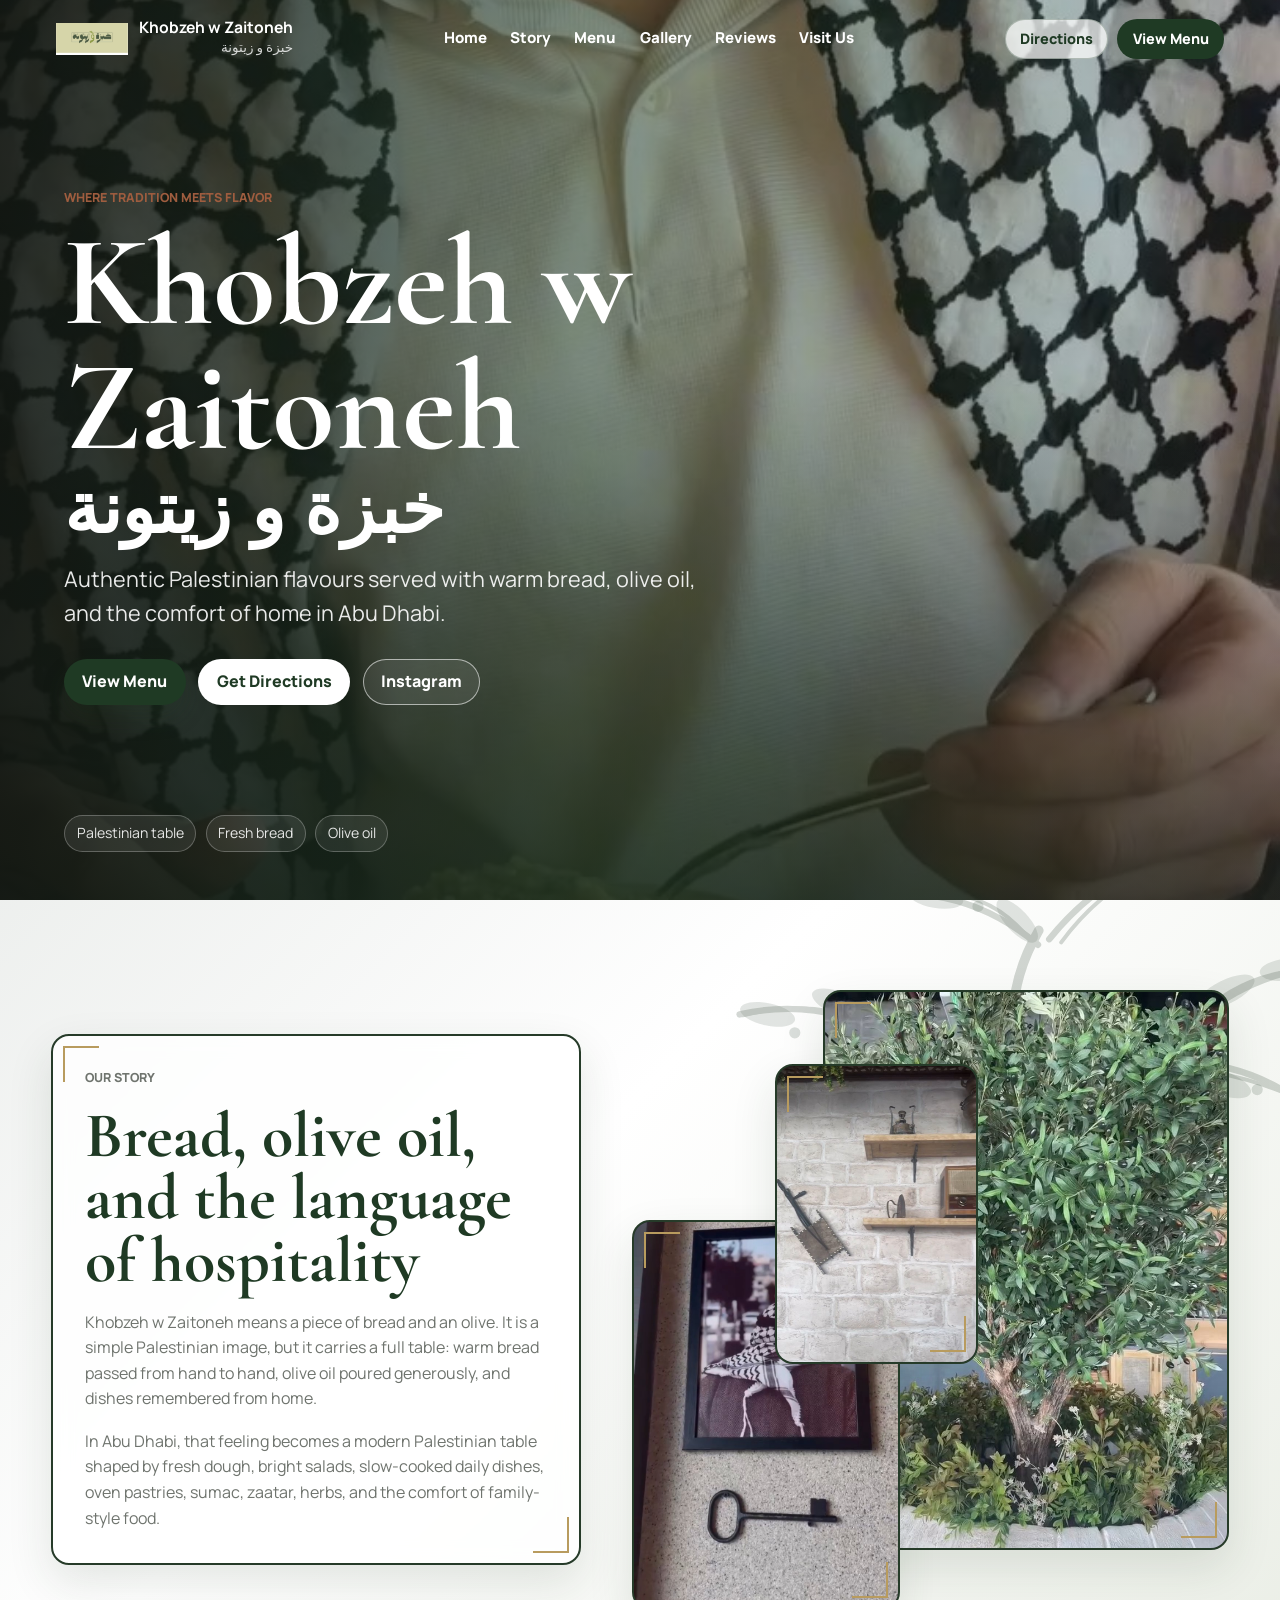
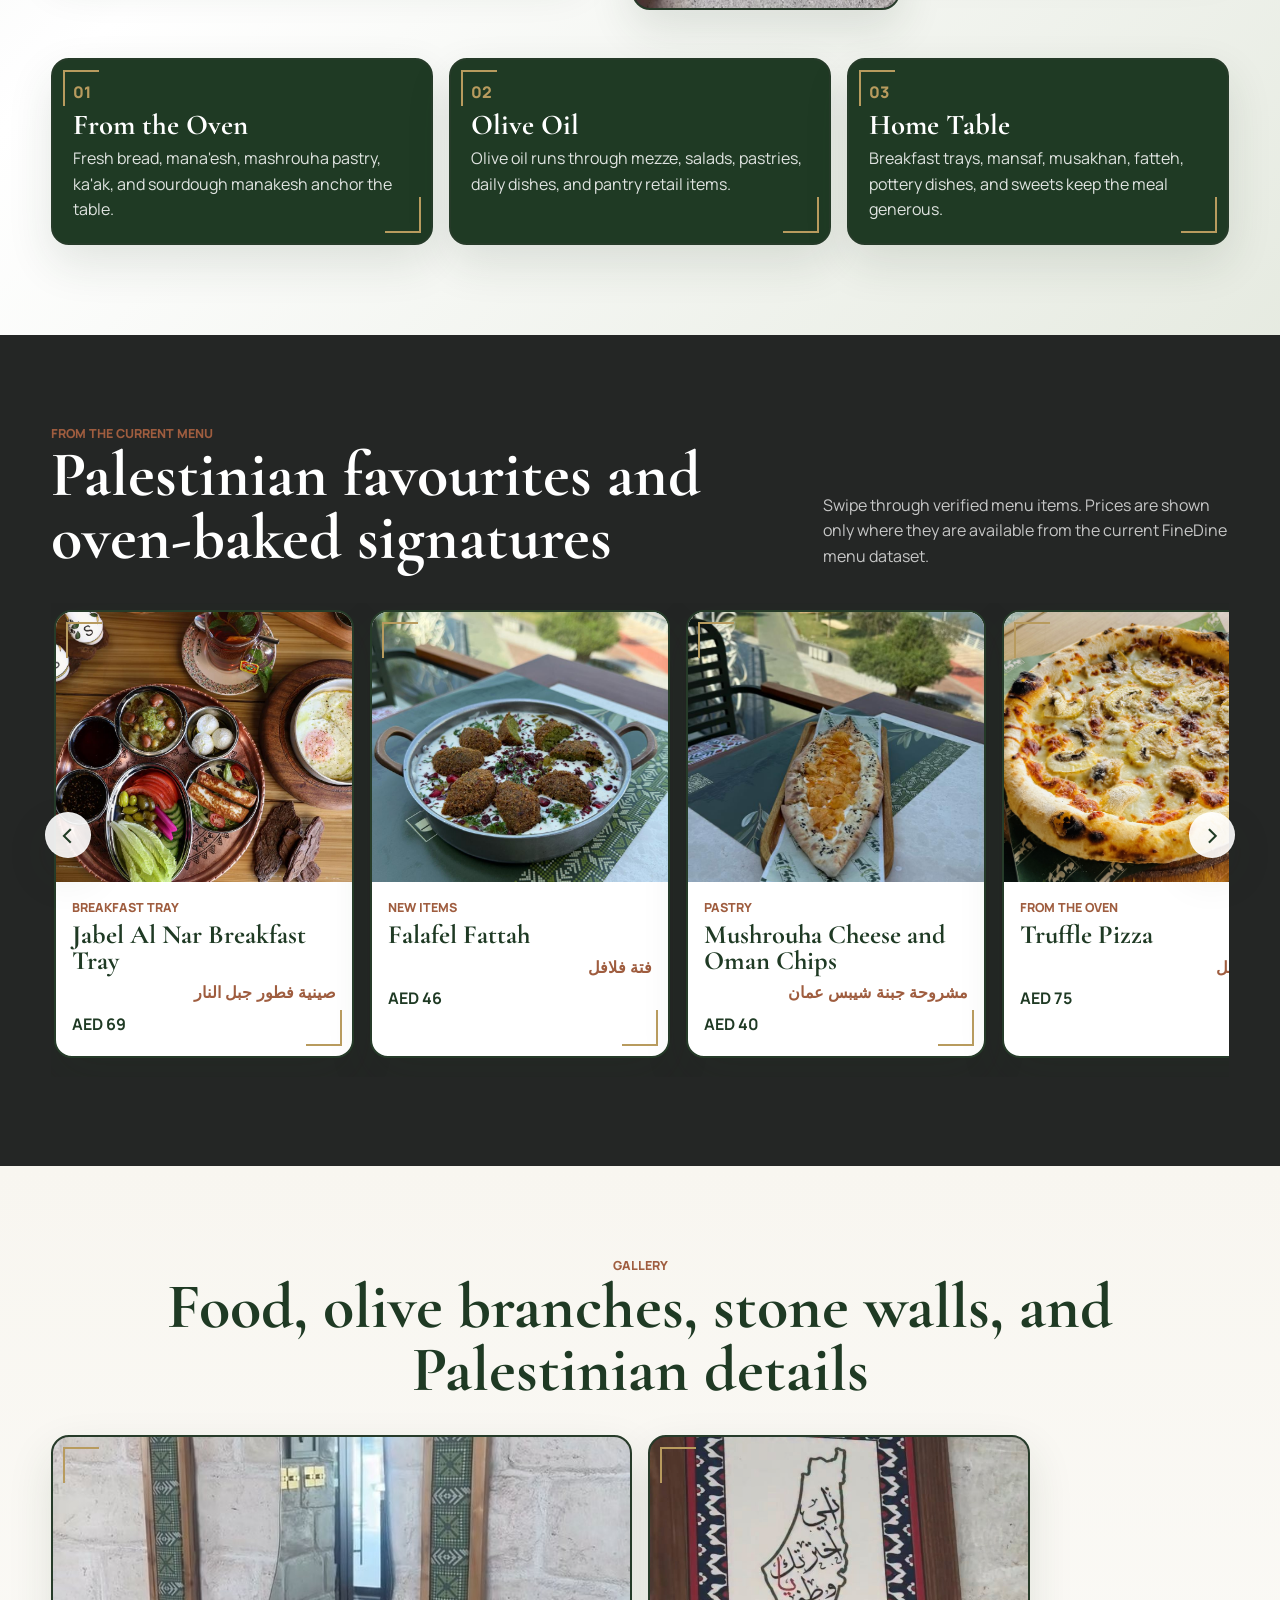
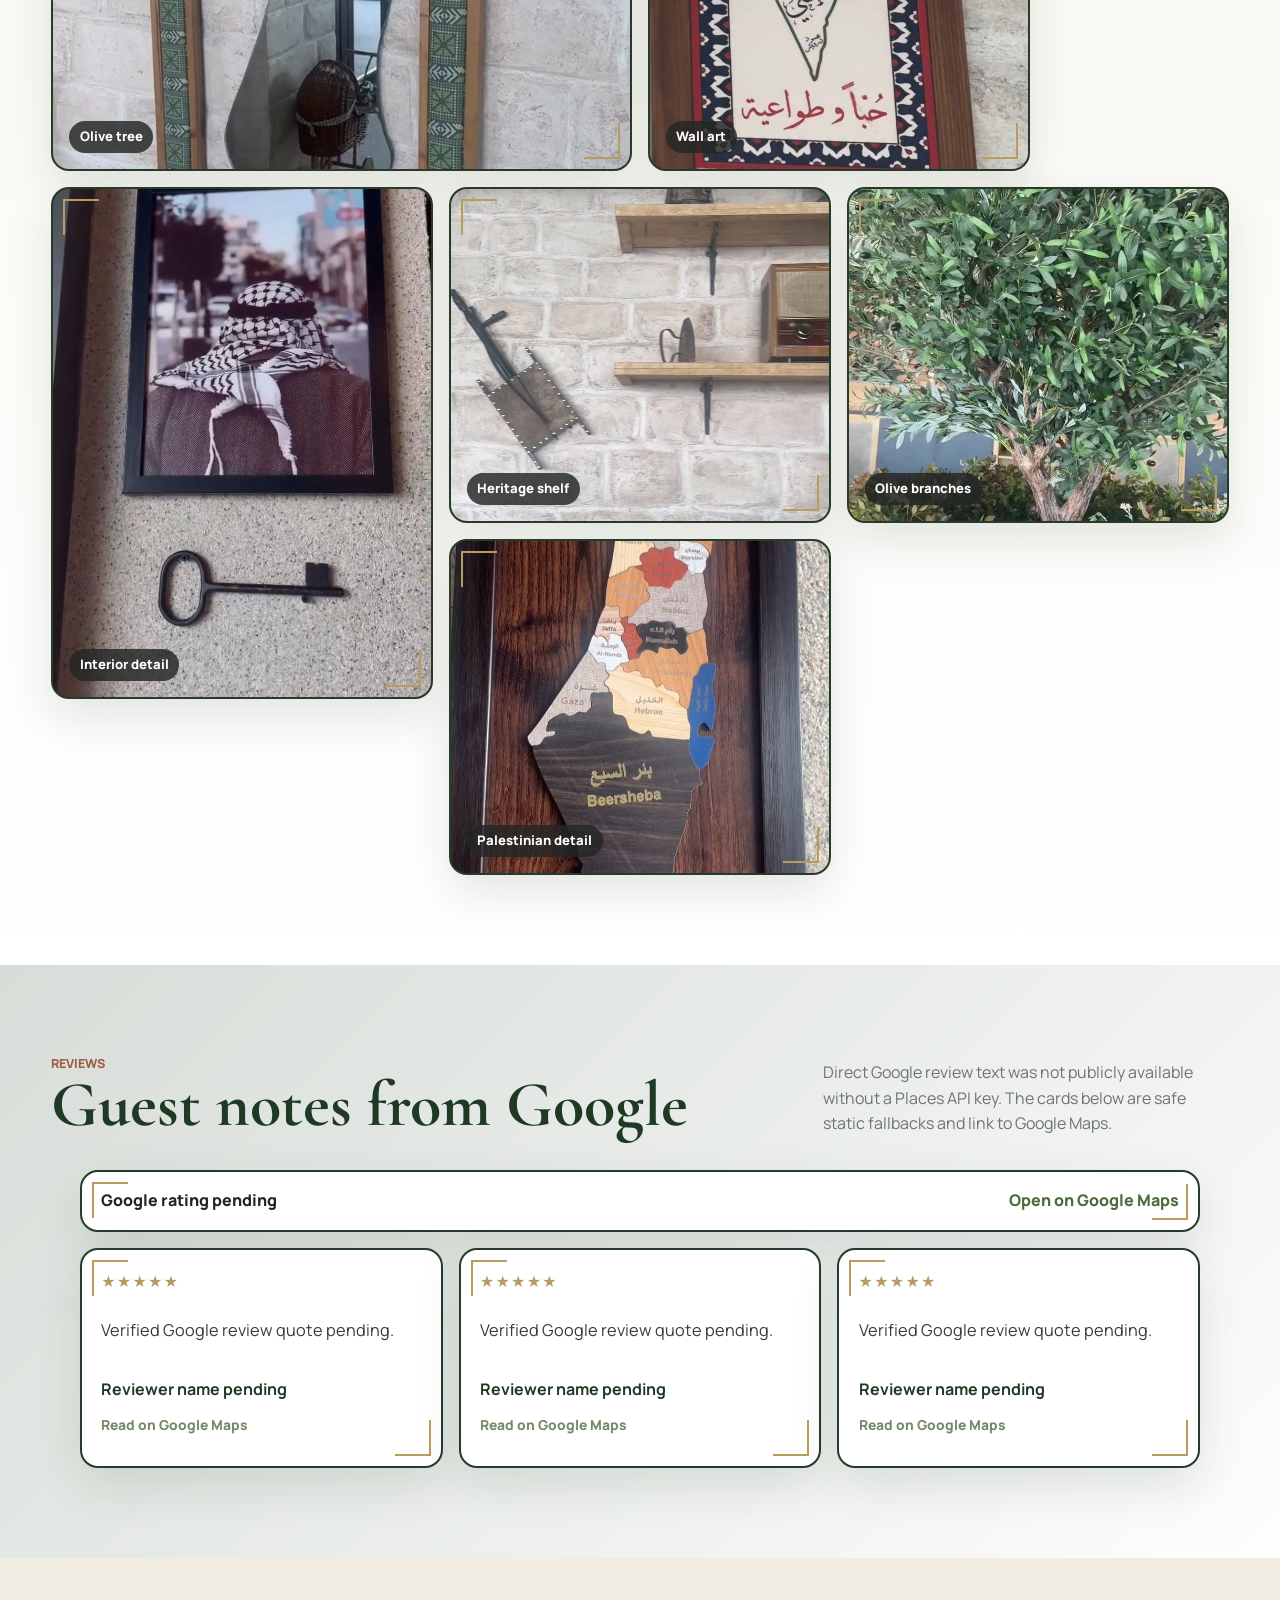
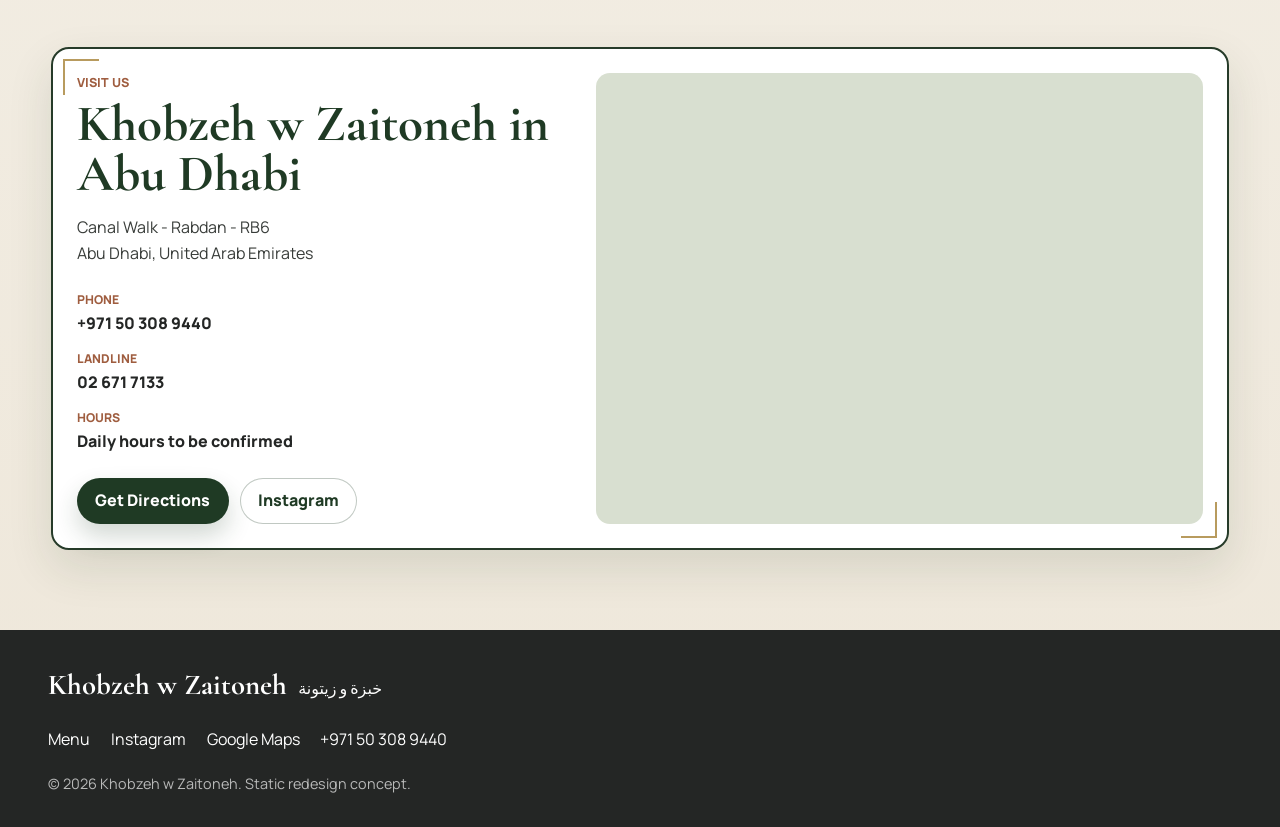
==== commit 8dec9cfa: "test2" ====
--- a/index.html
+++ b/index.html
@@ -14,7 +14,7 @@
       content="Authentic Palestinian flavours served with warm bread, olive oil, and the comfort of home in Abu Dhabi."
     />
     <meta property="og:type" content="website" />
-    <meta property="og:image" content="assets/images/menu-background.jpg" />
+    <meta property="og:image" content="assets/video/hero-poster.jpg" />
     <meta property="og:locale" content="en_AE" />
     <link rel="preconnect" href="https://fonts.googleapis.com" />
     <link rel="preconnect" href="https://fonts.gstatic.com" crossorigin />
@@ -22,6 +22,7 @@
       href="https://fonts.googleapis.com/css2?family=Cormorant+Garamond:wght@500;600;700&amp;family=Manrope:wght@400;500;600;700&amp;display=swap"
       rel="stylesheet"
     />
+    <link rel="icon" href="assets/images/logo-cropped.jpg" />
     <link rel="stylesheet" href="styles.css" />
     <script type="application/ld+json">
       {
@@ -56,7 +57,7 @@
 
     <header class="site-header" data-header>
       <a class="brand-lockup" href="#home" aria-label="Khobzeh w Zaitoneh home">
-        <img src="assets/images/logo.jpg" alt="Khobzeh w Zaitoneh Arabic logo" />
+        <img class="brand-logo" src="assets/images/logo-cropped.jpg" alt="Khobzeh w Zaitoneh Arabic logo" />
         <span>
           <strong>Khobzeh w Zaitoneh</strong>
           <small lang="ar" dir="rtl">خبزة و زيتونة</small>
@@ -87,8 +88,11 @@
 
     <main id="main">
       <section class="hero" id="home" aria-labelledby="heroTitle">
-        <div class="hero-image" aria-hidden="true">
-          <img src="assets/images/breakfast-tray.jpg" alt="" />
+        <div class="hero-media" aria-hidden="true">
+          <video class="hero-video" autoplay muted loop playsinline poster="assets/video/hero-poster.jpg">
+            <source src="assets/video/hero-video.mp4" type="video/mp4" />
+          </video>
+          <img class="hero-poster-fallback" src="assets/video/hero-poster.jpg" alt="" />
         </div>
         <div class="hero-overlay"></div>
         <div class="hero-content">
@@ -114,187 +118,264 @@
       </section>
 
       <section class="section story-section" id="story" aria-labelledby="storyTitle">
-        <div class="section-intro">
-          <p class="eyebrow">Our Story</p>
-          <h2 id="storyTitle">Bread, olive oil, and the language of hospitality</h2>
-        </div>
-        <div class="story-grid">
-          <div class="story-copy">
+        <img class="story-olive-art" src="assets/story/olive-tree-bg.svg" alt="" aria-hidden="true" />
+        <div class="story-shell">
+          <div class="story-copy arabic-frame">
+            <p class="eyebrow">Our Story</p>
+            <h2 id="storyTitle">Bread, olive oil, and the language of hospitality</h2>
             <p>
-              Khobzeh w Zaitoneh means a piece of bread and an olive. It is a simple Palestinian image, but it carries a full table: the bread passed warm from hand to hand, the olive oil poured generously, and the dishes remembered from home.
+              Khobzeh w Zaitoneh means a piece of bread and an olive. It is a simple Palestinian image, but it carries a full table: warm bread passed from hand to hand, olive oil poured generously, and dishes remembered from home.
             </p>
             <p>
-              In Abu Dhabi, the restaurant brings that feeling into a modern, welcoming space. Expect fresh dough, bright salads, slow-cooked daily dishes, pastries from the oven, and flavours built around olive oil, herbs, sumac, zaatar, and family-style comfort.
+              In Abu Dhabi, that feeling becomes a modern Palestinian table shaped by fresh dough, bright salads, slow-cooked daily dishes, oven pastries, sumac, zaatar, herbs, and the comfort of family-style food.
             </p>
           </div>
-          <div class="story-values" aria-label="Restaurant values">
-            <article>
-              <span>01</span>
-              <h3>From the Oven</h3>
-              <p>Fresh bread, mana'esh, mashrouha pastry, ka'ak, and sourdough manakesh anchor the menu.</p>
-            </article>
-            <article>
-              <span>02</span>
-              <h3>Olive Oil</h3>
-              <p>Olive oil appears through mezze, salads, pastries, daily dishes, and pantry retail items.</p>
-            </article>
-            <article>
-              <span>03</span>
-              <h3>Home Table</h3>
-              <p>Breakfast trays, mansaf, musakhan, fatteh, pottery dishes, and sweets make the meal generous.</p>
-            </article>
-          </div>
+
+          <div class="story-collage" aria-label="Restaurant story photography">
+            <figure class="story-photo story-photo-main arabic-frame">
+              <img src="assets/video-frames/gallery-table-01.jpg" alt="Olive tree decor inside Khobzeh w Zaitoneh" />
+            </figure>
+            <figure class="story-photo story-photo-offset arabic-frame">
+              <img src="assets/video-frames/gallery-interior-01.jpg" alt="Palestine-shaped mirror and patterned frame in the restaurant" />
+            </figure>
+            <figure class="story-photo story-photo-small arabic-frame">
+              <img src="assets/video-frames/menu-dish-02.jpg" alt="Traditional shelf decor on a stone wall" />
+            </figure>
+          </div>
+        </div>
+
+        <div class="story-values" aria-label="Restaurant values">
+          <article class="arabic-frame">
+            <span>01</span>
+            <h3>From the Oven</h3>
+            <p>Fresh bread, mana'esh, mashrouha pastry, ka'ak, and sourdough manakesh anchor the table.</p>
+          </article>
+          <article class="arabic-frame">
+            <span>02</span>
+            <h3>Olive Oil</h3>
+            <p>Olive oil runs through mezze, salads, pastries, daily dishes, and pantry retail items.</p>
+          </article>
+          <article class="arabic-frame">
+            <span>03</span>
+            <h3>Home Table</h3>
+            <p>Breakfast trays, mansaf, musakhan, fatteh, pottery dishes, and sweets keep the meal generous.</p>
+          </article>
         </div>
       </section>
 
       <section class="section featured-section" id="featured" aria-labelledby="featuredTitle">
-        <div class="section-intro section-intro-wide">
-          <p class="eyebrow">From the Current Menu</p>
-          <h2 id="featuredTitle">Palestinian favourites and oven-baked signatures</h2>
+        <div class="section-heading split-heading">
+          <div>
+            <p class="eyebrow">From the Current Menu</p>
+            <h2 id="featuredTitle">Palestinian favourites and oven-baked signatures</h2>
+          </div>
           <p>
-            Prices shown below are pulled from the verified FineDine menu source where available. The full menu page renders the current static menu dataset.
+            Swipe through verified menu items. Prices are shown only where they are available from the current FineDine menu dataset.
           </p>
         </div>
-        <div class="feature-grid">
-          <article class="feature-card">
-            <img src="assets/images/breakfast-tray.jpg" alt="Palestinian breakfast tray with eggs, tea, labneh, vegetables, and olives" />
-            <div>
-              <p class="tag">Breakfast</p>
-              <h3>Palestinian Breakfast Trays</h3>
-              <p>Sharing trays with olives, labneh, bread, cheese, eggs, tea, and classic morning dishes.</p>
-              <span>From AED 69</span>
-            </div>
-          </article>
-          <article class="feature-card">
-            <img src="assets/images/falafel-fatteh.jpg" alt="Falafel fatteh served in a bowl" />
-            <div>
-              <p class="tag">New Items</p>
-              <h3>Falafel Fattah</h3>
-              <p>A current menu favourite in the new-items section.</p>
-              <span>AED 46</span>
-            </div>
-          </article>
-          <article class="feature-card">
-            <img src="assets/images/mushrouha-cheese-oman.jpg" alt="Mushrouha pastry with cheese and Oman chips" />
-            <div>
-              <p class="tag">Pastry</p>
-              <h3>Mushrouha Cheese and Oman Chips</h3>
-              <p>A playful mashrouha pastry from the current new-items section.</p>
-              <span>AED 40</span>
-            </div>
-          </article>
-          <article class="feature-card">
-            <img src="assets/images/truffle-pizza.jpg" alt="Truffle mushroom pizza on restaurant paper" />
-            <div>
-              <p class="tag">From the Oven</p>
-              <h3>Truffle Pizza</h3>
-              <p>Freshly baked dough with creamy sauce, mozzarella, mushrooms, and truffle oil.</p>
-              <span>AED 75</span>
-            </div>
-          </article>
-          <article class="feature-card feature-card-text">
-            <div>
-              <p class="tag">Daily Dish</p>
-              <h3>Mansaf</h3>
-              <p>Lamb cooked with jameed yogurt and Arabic ghee, served with rice and nuts.</p>
-              <span>AED 89</span>
-            </div>
-          </article>
-          <article class="feature-card feature-card-text">
-            <div>
-              <p class="tag">Palestinian Classic</p>
-              <h3>Chicken Musakhan</h3>
-              <p>Grilled chicken with onions and sumac cooked in olive oil.</p>
-              <span>AED 75</span>
-            </div>
-          </article>
-          <article class="feature-card feature-card-text">
-            <div>
-              <p class="tag">Mezze</p>
-              <h3>Hummus</h3>
-              <p>Traditional hummus with olive oil and sumac.</p>
-              <span>AED 32</span>
-            </div>
-          </article>
-          <article class="feature-card feature-card-text">
-            <div>
-              <p class="tag">Retail</p>
-              <h3>Palestinian Olive Oil</h3>
-              <p>Pantry olive oil available in 500 ml and 1000 ml bottles.</p>
-              <span>From AED 60</span>
-            </div>
-          </article>
+
+        <div class="carousel-wrap" data-carousel>
+          <button class="carousel-arrow carousel-arrow-prev" type="button" aria-label="Scroll featured dishes left" data-carousel-prev>
+            <span aria-hidden="true">‹</span>
+          </button>
+          <div class="dish-carousel" tabindex="0" data-carousel-track aria-label="Featured dishes carousel">
+            <article class="dish-card arabic-frame">
+              <img src="assets/dishes/breakfast-tray.jpg" alt="Jabel Al Nar Palestinian breakfast tray" />
+              <div class="dish-card-body">
+                <p class="tag">Breakfast Tray</p>
+                <h3>Jabel Al Nar Breakfast Tray</h3>
+                <span class="arabic-name" lang="ar" dir="rtl">صينية فطور جبل النار</span>
+                <strong>AED 69</strong>
+              </div>
+              <div class="dish-overlay">
+                <p>Fava beans, eggs, labneh balls, vegetables, olives, thyme with olive oil, Nabulsi cheese, bread, jam, and tea.</p>
+              </div>
+            </article>
+
+            <article class="dish-card arabic-frame">
+              <img src="assets/images/falafel-fatteh.jpg" alt="Falafel fatteh bowl" />
+              <div class="dish-card-body">
+                <p class="tag">New Items</p>
+                <h3>Falafel Fattah</h3>
+                <span class="arabic-name" lang="ar" dir="rtl">فتة فلافل</span>
+                <strong>AED 46</strong>
+              </div>
+              <div class="dish-overlay">
+                <p>A current menu favourite from the new-items section, served as a generous fatteh-style bowl.</p>
+              </div>
+            </article>
+
+            <article class="dish-card arabic-frame">
+              <img src="assets/images/mushrouha-cheese-oman.jpg" alt="Mushrouha cheese and Oman chips pastry" />
+              <div class="dish-card-body">
+                <p class="tag">Pastry</p>
+                <h3>Mushrouha Cheese and Oman Chips</h3>
+                <span class="arabic-name" lang="ar" dir="rtl">مشروحة جبنة شيبس عمان</span>
+                <strong>AED 40</strong>
+              </div>
+              <div class="dish-overlay">
+                <p>A playful mashrouha pastry from the current menu, built around warm bread and cheese.</p>
+              </div>
+            </article>
+
+            <article class="dish-card arabic-frame">
+              <img src="assets/images/truffle-pizza.jpg" alt="Truffle mushroom pizza" />
+              <div class="dish-card-body">
+                <p class="tag">From the Oven</p>
+                <h3>Truffle Pizza</h3>
+                <span class="arabic-name" lang="ar" dir="rtl">بيتزا ترافل</span>
+                <strong>AED 75</strong>
+              </div>
+              <div class="dish-overlay">
+                <p>Freshly baked dough with creamy sauce, mozzarella, mushrooms, and premium truffle oil.</p>
+              </div>
+            </article>
+
+            <article class="dish-card arabic-frame">
+              <img src="assets/images/new-items-section.jpg" alt="A plated dish from the restaurant new-items section" />
+              <div class="dish-card-body">
+                <p class="tag">New Items</p>
+                <h3>Seasonal New Items</h3>
+                <strong>See menu</strong>
+              </div>
+              <div class="dish-overlay">
+                <p>Rotating current-menu dishes and new plates from the Khobzeh w Zaitoneh kitchen.</p>
+              </div>
+            </article>
+
+            <article class="dish-card dish-card-text arabic-frame">
+              <!-- TODO: Add owner-approved Mansaf photo. FineDine media endpoint returned a TooLargeImageException for this item image. -->
+              <div class="dish-card-body">
+                <p class="tag">Daily Dish</p>
+                <h3>Mansaf</h3>
+                <span class="arabic-name" lang="ar" dir="rtl">منسف</span>
+                <strong>AED 89</strong>
+              </div>
+              <div class="dish-overlay">
+                <p>Lamb cooked with jameed yogurt and Arabic ghee, served with rice and nuts.</p>
+              </div>
+            </article>
+
+            <article class="dish-card dish-card-text arabic-frame">
+              <!-- TODO: Add owner-approved Chicken Musakhan photo. FineDine media endpoint returned a TooLargeImageException for this item image. -->
+              <div class="dish-card-body">
+                <p class="tag">Palestinian Classic</p>
+                <h3>Chicken Musakhan</h3>
+                <span class="arabic-name" lang="ar" dir="rtl">مسخن الدجاج</span>
+                <strong>AED 75</strong>
+              </div>
+              <div class="dish-overlay">
+                <p>Grilled chicken with onions and sumac cooked in olive oil.</p>
+              </div>
+            </article>
+
+            <article class="dish-card dish-card-text arabic-frame">
+              <!-- TODO: Add owner-approved Hummus photo. FineDine media endpoint returned a TooLargeImageException for this item image. -->
+              <div class="dish-card-body">
+                <p class="tag">Mezze</p>
+                <h3>Hummus</h3>
+                <span class="arabic-name" lang="ar" dir="rtl">حمص</span>
+                <strong>AED 32</strong>
+              </div>
+              <div class="dish-overlay">
+                <p>Traditional hummus with olive oil and sumac.</p>
+              </div>
+            </article>
+
+            <article class="dish-card dish-card-text arabic-frame">
+              <!-- TODO: Add owner-approved Zaatar photo. -->
+              <div class="dish-card-body">
+                <p class="tag">Mana'esh</p>
+                <h3>Zaatar</h3>
+                <span class="arabic-name" lang="ar" dir="rtl">منقوشة زعتر</span>
+                <strong>AED 20</strong>
+              </div>
+              <div class="dish-overlay">
+                <p>Thyme and olive oil manousheh from the current menu.</p>
+              </div>
+            </article>
+          </div>
+          <button class="carousel-arrow carousel-arrow-next" type="button" aria-label="Scroll featured dishes right" data-carousel-next>
+            <span aria-hidden="true">›</span>
+          </button>
         </div>
       </section>
 
       <section class="section gallery-section" id="gallery" aria-labelledby="galleryTitle">
-        <div class="section-intro">
+        <div class="section-heading">
           <p class="eyebrow">Gallery</p>
-          <h2 id="galleryTitle">Warm plates, patterned tables, and oven-baked comfort</h2>
-        </div>
-        <!-- TODO: Add legally approved interior photos from Instagram or an owner-provided gallery. -->
+          <h2 id="galleryTitle">Food, olive branches, stone walls, and Palestinian details</h2>
+        </div>
         <div class="gallery-grid">
-          <figure>
-            <img src="assets/images/breakfast-tray.jpg" alt="Breakfast tray with Palestinian tableware" />
-            <figcaption>Breakfast table</figcaption>
-          </figure>
-          <figure>
-            <img src="assets/images/falafel-fatteh.jpg" alt="Falafel fatteh bowl" />
-            <figcaption>Falafel fatteh</figcaption>
-          </figure>
-          <figure>
-            <img src="assets/images/mushrouha-cheese-oman.jpg" alt="Mushrouha pastry plate" />
-            <figcaption>Mashrouha pastry</figcaption>
-          </figure>
-          <figure>
-            <img src="assets/images/truffle-pizza.jpg" alt="Truffle pizza on a restaurant table" />
-            <figcaption>Truffle pizza</figcaption>
-          </figure>
-          <figure>
-            <img src="assets/images/new-items-section.jpg" alt="Restaurant dish from the new items section" />
-            <figcaption>New items</figcaption>
-          </figure>
-          <figure>
-            <img src="assets/images/menu-background.jpg" alt="Illustrated Palestinian-inspired menu background with olive branch" />
-            <figcaption>Menu identity</figcaption>
+          <figure class="arabic-frame gallery-large">
+            <img src="assets/gallery/olive-tree.jpg" alt="Olive tree decor inside the restaurant" />
+            <figcaption>Olive tree</figcaption>
+          </figure>
+          <figure class="arabic-frame">
+            <img src="assets/gallery/palestine-wall-art.jpg" alt="Framed Palestinian wall art inside Khobzeh w Zaitoneh" />
+            <figcaption>Wall art</figcaption>
+          </figure>
+          <figure class="arabic-frame gallery-tall">
+            <img src="assets/gallery/palestine-mirror.jpg" alt="Palestine-shaped mirror with green patterned frame" />
+            <figcaption>Interior detail</figcaption>
+          </figure>
+          <figure class="arabic-frame">
+            <img src="assets/gallery/heritage-shelf.jpg" alt="Traditional shelf decor on stone wall" />
+            <figcaption>Heritage shelf</figcaption>
+          </figure>
+          <figure class="arabic-frame">
+            <img src="assets/gallery/olive-branch-close.jpg" alt="Close view of olive branches inside the restaurant" />
+            <figcaption>Olive branches</figcaption>
+          </figure>
+          <figure class="arabic-frame">
+            <img src="assets/gallery/palestine-map-detail.jpg" alt="Wooden Palestine map detail" />
+            <figcaption>Palestinian detail</figcaption>
           </figure>
         </div>
       </section>
 
       <section class="section reviews-section" id="reviews" aria-labelledby="reviewsTitle">
-        <div class="section-intro section-intro-wide">
-          <p class="eyebrow">Reviews</p>
-          <h2 id="reviewsTitle">What guests are saying</h2>
+        <div class="section-heading split-heading">
+          <div>
+            <p class="eyebrow">Reviews</p>
+            <h2 id="reviewsTitle">Guest notes from Google</h2>
+          </div>
           <p>
-            Google Maps did not expose rating, review count, or review snippets in this environment. These cards are placeholders for real Google review quotes.
+            Direct Google review text was not publicly available without a Places API key. The cards below are safe static fallbacks and link to Google Maps.
           </p>
         </div>
-        <div class="review-summary">
-          <!-- TODO: Add exact Google rating and number of reviews from Maps. -->
+        <div class="review-summary arabic-frame">
+          <!-- TODO: Replace with exact Google rating and review count from Google Maps or Places API. -->
           <span>Google rating pending</span>
           <a href="https://maps.app.goo.gl/xRNT1w5RNDVHsaGbA" target="_blank" rel="noopener">Open on Google Maps</a>
         </div>
-        <div class="review-grid">
-          <article class="review-card">
-            <!-- TODO: Replace with a real Google review quote. -->
-            <p>Real Google review quote to be added.</p>
-            <span>Verified Google reviewer pending</span>
-          </article>
-          <article class="review-card">
-            <!-- TODO: Replace with a real Google review quote. -->
-            <p>Real Google review quote to be added.</p>
-            <span>Verified Google reviewer pending</span>
-          </article>
-          <article class="review-card">
-            <!-- TODO: Replace with a real Google review quote. -->
-            <p>Real Google review quote to be added.</p>
-            <span>Verified Google reviewer pending</span>
-          </article>
+        <div class="review-grid" id="reviewGrid">
+          <a class="review-card arabic-frame" href="https://maps.app.goo.gl/xRNT1w5RNDVHsaGbA" target="_blank" rel="noopener">
+            <!-- TODO: Replace with a real Google review pulled from Google Maps / Places API. -->
+            <span class="review-stars" aria-label="Rating pending">★★★★★</span>
+            <p>Verified Google review quote pending.</p>
+            <strong>Reviewer name pending</strong>
+            <em>Read on Google Maps</em>
+          </a>
+          <a class="review-card arabic-frame" href="https://maps.app.goo.gl/xRNT1w5RNDVHsaGbA" target="_blank" rel="noopener">
+            <!-- TODO: Replace with a real Google review pulled from Google Maps / Places API. -->
+            <span class="review-stars" aria-label="Rating pending">★★★★★</span>
+            <p>Verified Google review quote pending.</p>
+            <strong>Reviewer name pending</strong>
+            <em>Read on Google Maps</em>
+          </a>
+          <a class="review-card arabic-frame" href="https://maps.app.goo.gl/xRNT1w5RNDVHsaGbA" target="_blank" rel="noopener">
+            <!-- TODO: Replace with a real Google review pulled from Google Maps / Places API. -->
+            <span class="review-stars" aria-label="Rating pending">★★★★★</span>
+            <p>Verified Google review quote pending.</p>
+            <strong>Reviewer name pending</strong>
+            <em>Read on Google Maps</em>
+          </a>
         </div>
       </section>
 
       <section class="section visit-section" id="visit" aria-labelledby="visitTitle">
-        <div class="visit-card">
+        <div class="visit-card arabic-frame">
           <div>
             <p class="eyebrow">Visit Us</p>
             <h2 id="visitTitle">Khobzeh w Zaitoneh in Abu Dhabi</h2>
--- a/styles.css
+++ b/styles.css
@@ -1,20 +1,23 @@
 :root {
-  --cream: #f7efe2;
-  --warm-white: #fffaf2;
-  --olive: #556b2f;
-  --deep-olive: #2f3d1f;
-  --terracotta: #b7653b;
-  --clay: #8f4f2f;
-  --date-brown: #5a3324;
-  --gold: #c9a15b;
-  --muted-green: #87986a;
-  --ink: #241b16;
-  --soft-ink: #5d4a3f;
-  --line: rgba(90, 51, 36, 0.18);
-  --paper: rgba(255, 250, 242, 0.86);
-  --shadow: 0 18px 55px rgba(47, 61, 31, 0.16);
-  --radius: 8px;
-  --header-height: 84px;
+  --white: #ffffff;
+  --warm-white: #f8f6f0;
+  --soft-cream: #eee7da;
+  --deep-green: #1f3a24;
+  --olive-green: #4e6b3c;
+  --sage-green: #8a9b73;
+  --mint-grey: #d8dfd0;
+  --charcoal: #242625;
+  --soft-charcoal: #383c39;
+  --stone-grey: #6f746e;
+  --light-grey: #ecefec;
+  --arabic-frame: #263b29;
+  --gold-muted: #b89b5e;
+  --terracotta-muted: #9f5d3f;
+  --shadow-soft: 0 18px 45px rgba(31, 58, 36, 0.12);
+  --shadow-hover: 0 24px 60px rgba(31, 58, 36, 0.22);
+  --line: rgba(38, 59, 41, 0.18);
+  --header-height: 78px;
+  --radius: 18px;
   color-scheme: light;
 }
 
@@ -30,9 +33,9 @@
   margin: 0;
   overflow-x: clip;
   background:
-    radial-gradient(circle at top left, rgba(201, 161, 91, 0.18), transparent 32rem),
-    linear-gradient(180deg, var(--cream), #f3e3cf 100%);
-  color: var(--ink);
+    radial-gradient(circle at top left, rgba(138, 155, 115, 0.28), transparent 32rem),
+    linear-gradient(180deg, var(--white), var(--warm-white) 55%, var(--soft-cream));
+  color: var(--charcoal);
   font-family: Manrope, system-ui, -apple-system, BlinkMacSystemFont, "Segoe UI", Tahoma, Arial, "Noto Sans Arabic", sans-serif;
   font-size: 16px;
   line-height: 1.6;
@@ -43,16 +46,17 @@
   content: "";
   position: fixed;
   inset: 0;
+  z-index: -1;
   pointer-events: none;
-  z-index: -1;
-  opacity: 0.34;
+  opacity: 0.28;
   background-image:
-    linear-gradient(rgba(90, 51, 36, 0.055) 1px, transparent 1px),
-    linear-gradient(90deg, rgba(90, 51, 36, 0.04) 1px, transparent 1px);
-  background-size: 34px 34px;
-}
-
-img {
+    linear-gradient(rgba(31, 58, 36, 0.045) 1px, transparent 1px),
+    linear-gradient(90deg, rgba(31, 58, 36, 0.04) 1px, transparent 1px);
+  background-size: 36px 36px;
+}
+
+img,
+video {
   display: block;
   max-width: 100%;
 }
@@ -63,7 +67,7 @@
 }
 
 a:hover {
-  color: var(--terracotta);
+  color: var(--olive-green);
 }
 
 button,
@@ -72,8 +76,8 @@
 }
 
 :focus-visible {
-  outline: 3px solid rgba(183, 101, 59, 0.78);
-  outline-offset: 3px;
+  outline: 3px solid rgba(184, 155, 94, 0.85);
+  outline-offset: 4px;
 }
 
 .skip-link {
@@ -82,10 +86,10 @@
   top: 1rem;
   z-index: 1000;
   transform: translateY(-160%);
-  border-radius: 6px;
-  background: var(--deep-olive);
-  color: var(--warm-white);
-  padding: 0.65rem 0.85rem;
+  border-radius: 999px;
+  background: var(--deep-green);
+  color: var(--white);
+  padding: 0.65rem 0.9rem;
 }
 
 .skip-link:focus {
@@ -109,63 +113,83 @@
   font-weight: 700;
   line-height: 0.98;
   letter-spacing: 0;
-  color: var(--deep-olive);
+  color: var(--deep-green);
 }
 
 p {
   margin: 0;
 }
 
-.eyebrow {
-  color: var(--terracotta);
+.section {
+  padding: clamp(4.5rem, 7vw, 6rem) clamp(1rem, 4vw, 4rem);
+}
+
+.section-heading {
+  max-width: 980px;
+  margin: 0 auto 2.1rem;
+  text-align: center;
+}
+
+.section-heading h2,
+.story-copy h2,
+.menu-title-block h1,
+.menu-count-row h2 {
+  font-size: clamp(2.35rem, 5vw, 4.6rem);
+}
+
+.section-heading p:not(.eyebrow),
+.story-copy p,
+.menu-title-block p:not(.eyebrow) {
+  color: var(--stone-grey);
+}
+
+.split-heading {
+  display: grid;
+  grid-template-columns: minmax(0, 1fr) minmax(280px, 0.56fr);
+  gap: clamp(1.2rem, 4vw, 3rem);
+  max-width: 1320px;
+  text-align: left;
+  align-items: end;
+}
+
+.eyebrow,
+.tag {
+  color: var(--terracotta-muted);
   font-size: 0.78rem;
-  font-weight: 800;
+  font-weight: 900;
   letter-spacing: 0;
   text-transform: uppercase;
 }
 
-.section {
-  padding: clamp(4rem, 8vw, 7rem) clamp(1rem, 4vw, 4rem);
-}
-
-.section-intro {
-  max-width: 720px;
-  margin: 0 auto 2rem;
-  text-align: center;
-}
-
-.section-intro h2,
-.menu-title-block h1,
-.menu-count-row h2 {
-  font-size: clamp(2.4rem, 6vw, 4.6rem);
-}
-
-.section-intro p:not(.eyebrow),
-.section-intro-wide p:not(.eyebrow) {
-  margin-top: 1rem;
-  color: var(--soft-ink);
-}
-
-.section-intro-wide {
-  max-width: 860px;
-}
-
-.hero-content,
-.menu-title-block,
-.section-intro,
-.section-intro-wide,
-.menu-item-card,
-.signature-card {
-  min-width: 0;
-}
-
-.hero-copy,
-.menu-title-block p,
-.section-intro p,
-.section-intro-wide p,
-.menu-item-card p,
-.signature-card p {
-  overflow-wrap: anywhere;
+.arabic-frame {
+  position: relative;
+  border: 2px solid var(--arabic-frame);
+  border-radius: var(--radius);
+  box-shadow: var(--shadow-soft);
+}
+
+.arabic-frame::before,
+.arabic-frame::after {
+  content: "";
+  position: absolute;
+  z-index: 2;
+  width: 34px;
+  height: 34px;
+  border-color: var(--gold-muted);
+  border-style: solid;
+  pointer-events: none;
+}
+
+.arabic-frame::before {
+  top: 10px;
+  left: 10px;
+  border-width: 2px 0 0 2px;
+}
+
+.arabic-frame::after {
+  right: 10px;
+  bottom: 10px;
+  border-width: 0 2px 2px 0;
 }
 
 .btn {
@@ -175,61 +199,62 @@
   justify-content: center;
   gap: 0.45rem;
   border: 1px solid transparent;
-  border-radius: 6px;
-  padding: 0.76rem 1rem;
-  font-weight: 800;
+  border-radius: 999px;
+  padding: 0.76rem 1.08rem;
+  font-weight: 900;
   line-height: 1.1;
-  transition: transform 180ms ease, background 180ms ease, border-color 180ms ease, color 180ms ease;
-}
-
-.btn:hover {
-  transform: translateY(-1px);
+  transition: transform 0.25s ease, box-shadow 0.25s ease, border-color 0.25s ease, background 0.25s ease, color 0.25s ease;
+}
+
+.btn:hover,
+.btn:focus-visible {
+  transform: translateY(-2px);
 }
 
 .btn-solid {
-  background: var(--deep-olive);
-  color: var(--warm-white);
-  box-shadow: 0 12px 24px rgba(47, 61, 31, 0.22);
+  background: var(--deep-green);
+  color: var(--white);
+  box-shadow: 0 12px 24px rgba(31, 58, 36, 0.2);
 }
 
 .btn-solid:hover {
-  background: var(--olive);
-  color: var(--warm-white);
+  background: var(--olive-green);
+  color: var(--white);
+}
+
+.btn-light {
+  background: var(--white);
+  color: var(--deep-green);
+}
+
+.btn-light:hover {
+  color: var(--terracotta-muted);
 }
 
 .btn-ghost {
-  border-color: rgba(47, 61, 31, 0.26);
-  color: var(--deep-olive);
-  background: rgba(255, 250, 242, 0.62);
+  border-color: rgba(31, 58, 36, 0.28);
+  background: rgba(255, 255, 255, 0.72);
+  color: var(--deep-green);
 }
 
 .btn-ghost:hover {
-  border-color: var(--terracotta);
-}
-
-.btn-light {
-  background: var(--warm-white);
-  color: var(--deep-olive);
-}
-
-.btn-light:hover {
-  color: var(--clay);
+  border-color: var(--gold-muted);
 }
 
 .btn-outline-light {
-  border-color: rgba(255, 250, 242, 0.55);
-  color: var(--warm-white);
-  background: rgba(255, 250, 242, 0.08);
+  border-color: rgba(255, 255, 255, 0.58);
+  background: rgba(255, 255, 255, 0.08);
+  color: var(--white);
 }
 
 .btn-outline-light:hover {
-  background: var(--warm-white);
-  color: var(--deep-olive);
+  background: var(--white);
+  color: var(--deep-green);
 }
 
 .btn-small {
   min-height: 40px;
-  padding: 0.62rem 0.82rem;
+  padding: 0.62rem 0.9rem;
   font-size: 0.9rem;
 }
 
@@ -244,32 +269,44 @@
   align-items: center;
   min-height: var(--header-height);
   gap: 1rem;
-  padding: 0.8rem clamp(1rem, 4vw, 3rem);
-  color: var(--warm-white);
-  transition: background 180ms ease, color 180ms ease, box-shadow 180ms ease;
-}
-
-.site-header.is-scrolled {
-  background: rgba(255, 250, 242, 0.94);
-  color: var(--ink);
-  box-shadow: 0 10px 30px rgba(47, 61, 31, 0.12);
-  backdrop-filter: blur(14px);
+  padding: 0.72rem clamp(1rem, 4vw, 3.2rem);
+  color: var(--white);
+  transition: background 0.25s ease, color 0.25s ease, box-shadow 0.25s ease;
+}
+
+.site-header.is-scrolled,
+.site-header.nav-open {
+  background: rgba(36, 38, 37, 0.92);
+  color: var(--white);
+  box-shadow: 0 14px 36px rgba(31, 58, 36, 0.2);
+  backdrop-filter: blur(16px);
 }
 
 .brand-lockup {
   display: inline-flex;
   align-items: center;
-  gap: 0.75rem;
+  gap: 0.7rem;
   min-width: 0;
 }
 
+.brand-logo,
 .brand-lockup img {
-  width: 74px;
+  width: 72px;
   height: 42px;
   object-fit: contain;
-  border-radius: 4px;
-  background: var(--warm-white);
-  padding: 0.2rem;
+  object-position: left center;
+  border: 0;
+  border-radius: 0;
+  background: transparent;
+  box-shadow: none;
+  padding: 0;
+  mix-blend-mode: screen;
+}
+
+.site-header.is-scrolled .brand-logo,
+.menu-brand .brand-logo {
+  mix-blend-mode: normal;
+  filter: drop-shadow(0 1px 0 rgba(255, 255, 255, 0.22));
 }
 
 .brand-lockup span {
@@ -284,8 +321,8 @@
 
 .brand-lockup small {
   color: currentColor;
-  font-size: 0.88rem;
-  opacity: 0.78;
+  font-size: 0.85rem;
+  opacity: 0.8;
 }
 
 .primary-nav {
@@ -293,8 +330,31 @@
   display: flex;
   align-items: center;
   gap: clamp(0.8rem, 2vw, 1.45rem);
-  font-size: 0.95rem;
-  font-weight: 800;
+  font-size: 0.94rem;
+  font-weight: 900;
+}
+
+.primary-nav a {
+  position: relative;
+  padding-bottom: 0.18rem;
+}
+
+.primary-nav a::after {
+  content: "";
+  position: absolute;
+  left: 0;
+  right: 0;
+  bottom: 0;
+  height: 2px;
+  transform: scaleX(0);
+  transform-origin: center;
+  background: var(--gold-muted);
+  transition: transform 0.25s ease;
+}
+
+.primary-nav a:hover::after,
+.primary-nav a:focus-visible::after {
+  transform: scaleX(1);
 }
 
 .header-actions {
@@ -307,8 +367,8 @@
   width: 42px;
   height: 42px;
   border: 1px solid currentColor;
-  border-radius: 6px;
-  background: rgba(255, 250, 242, 0.14);
+  border-radius: 999px;
+  background: rgba(255, 255, 255, 0.12);
   color: currentColor;
 }
 
@@ -322,42 +382,49 @@
 
 .hero {
   position: relative;
-  min-height: 92vh;
+  min-height: 100svh;
   display: grid;
   align-items: end;
   overflow: hidden;
   padding: calc(var(--header-height) + 4rem) clamp(1rem, 5vw, 5rem) 3rem;
-  color: var(--warm-white);
-}
-
-.hero-image,
+  color: var(--white);
+  background: var(--charcoal);
+}
+
+.hero-media,
 .hero-overlay {
   position: absolute;
   inset: 0;
 }
 
-.hero-image img {
+.hero-media video,
+.hero-media img {
   width: 100%;
   height: 100%;
   object-fit: cover;
+  object-position: center;
+}
+
+.hero-poster-fallback {
+  display: none;
 }
 
 .hero-overlay {
   background:
-    linear-gradient(90deg, rgba(36, 27, 22, 0.82), rgba(36, 27, 22, 0.42) 46%, rgba(36, 27, 22, 0.18)),
-    linear-gradient(0deg, rgba(36, 27, 22, 0.62), transparent 55%);
+    linear-gradient(90deg, rgba(18, 24, 19, 0.9), rgba(31, 58, 36, 0.56) 46%, rgba(36, 38, 37, 0.2)),
+    linear-gradient(0deg, rgba(18, 24, 19, 0.76), transparent 58%);
 }
 
 .hero-content {
   position: relative;
   z-index: 1;
-  max-width: 780px;
+  max-width: 820px;
 }
 
 .hero h1 {
   margin-top: 0.75rem;
-  color: var(--warm-white);
-  font-size: clamp(3.8rem, 11vw, 8rem);
+  color: var(--white);
+  font-size: clamp(3.6rem, 10vw, 8rem);
 }
 
 .hero h1 span {
@@ -366,17 +433,18 @@
   max-width: 100%;
   margin-top: 0.2rem;
   font-family: Tahoma, Arial, "Noto Kufi Arabic", "Noto Sans Arabic", sans-serif;
-  font-size: clamp(2rem, 6vw, 4.5rem);
+  font-size: clamp(2rem, 5.5vw, 4.4rem);
   font-weight: 800;
   direction: rtl;
   unicode-bidi: isolate;
 }
 
 .hero-copy {
-  max-width: 650px;
+  max-width: 660px;
   margin-top: 1.2rem;
-  color: rgba(255, 250, 242, 0.9);
+  color: rgba(255, 255, 255, 0.9);
   font-size: clamp(1.05rem, 2vw, 1.35rem);
+  overflow-wrap: anywhere;
 }
 
 .hero-actions {
@@ -396,156 +464,294 @@
 }
 
 .hero-note span {
-  border: 1px solid rgba(255, 250, 242, 0.26);
+  border: 1px solid rgba(255, 255, 255, 0.25);
   border-radius: 999px;
-  padding: 0.4rem 0.7rem;
-  background: rgba(36, 27, 22, 0.2);
-  color: rgba(255, 250, 242, 0.88);
+  padding: 0.4rem 0.72rem;
+  background: rgba(255, 255, 255, 0.08);
+  color: rgba(255, 255, 255, 0.88);
   font-size: 0.88rem;
 }
 
 .story-section {
+  position: relative;
+  overflow: hidden;
   background:
-    linear-gradient(180deg, rgba(255, 250, 242, 0.62), rgba(247, 239, 226, 0.96)),
-    url("assets/images/menu-background.jpg") center/cover fixed;
-  background-blend-mode: screen;
-}
-
-.story-grid {
-  display: grid;
-  grid-template-columns: minmax(0, 1fr) minmax(280px, 0.8fr);
-  gap: clamp(2rem, 5vw, 5rem);
-  max-width: 1180px;
+    linear-gradient(135deg, rgba(31, 58, 36, 0.08), rgba(255, 255, 255, 0.84) 36%, rgba(216, 223, 208, 0.64)),
+    var(--white);
+}
+
+.story-olive-art {
+  position: absolute;
+  right: -8vw;
+  top: -6rem;
+  width: min(720px, 64vw);
+  opacity: 0.72;
+  pointer-events: none;
+}
+
+.story-shell {
+  position: relative;
+  z-index: 1;
+  display: grid;
+  grid-template-columns: minmax(0, 0.94fr) minmax(420px, 1.06fr);
+  gap: clamp(1.4rem, 4vw, 4rem);
+  max-width: 1400px;
   margin: 0 auto;
-  align-items: start;
+  align-items: center;
 }
 
 .story-copy {
   display: grid;
-  gap: 1.25rem;
-  font-size: clamp(1.05rem, 2vw, 1.25rem);
-  color: var(--date-brown);
+  gap: 1.05rem;
+  background: rgba(255, 255, 255, 0.82);
+  padding: clamp(1.2rem, 3vw, 2rem);
+  backdrop-filter: blur(10px);
+}
+
+.story-collage {
+  position: relative;
+  min-height: 620px;
+}
+
+.story-photo {
+  margin: 0;
+  overflow: hidden;
+  background: var(--charcoal);
+}
+
+.story-photo img {
+  width: 100%;
+  height: 100%;
+  object-fit: cover;
+}
+
+.story-photo-main {
+  position: absolute;
+  right: 0;
+  top: 0;
+  width: 68%;
+  height: 560px;
+}
+
+.story-photo-offset {
+  position: absolute;
+  left: 0;
+  bottom: 0;
+  width: 45%;
+  height: 390px;
+}
+
+.story-photo-small {
+  position: absolute;
+  left: 24%;
+  top: 12%;
+  width: 34%;
+  height: 300px;
 }
 
 .story-values {
-  display: grid;
-  gap: 0.9rem;
-}
-
-.story-values article,
-.review-card,
-.visit-card,
-.menu-item-card,
-.signature-card {
-  border: 1px solid var(--line);
-  border-radius: var(--radius);
-  background: var(--paper);
-  box-shadow: var(--shadow);
+  position: relative;
+  z-index: 1;
+  display: grid;
+  grid-template-columns: repeat(3, minmax(0, 1fr));
+  gap: 1rem;
+  max-width: 1400px;
+  margin: clamp(1.4rem, 4vw, 3rem) auto 0;
 }
 
 .story-values article {
-  padding: 1.2rem;
+  background: var(--deep-green);
+  color: rgba(255, 255, 255, 0.86);
+  padding: 1.25rem;
 }
 
 .story-values span {
-  color: var(--terracotta);
-  font-weight: 900;
+  color: var(--gold-muted);
+  font-weight: 950;
 }
 
 .story-values h3 {
   margin-top: 0.35rem;
-  font-size: 1.75rem;
+  color: var(--white);
+  font-size: 1.8rem;
 }
 
 .story-values p {
   margin-top: 0.45rem;
-  color: var(--soft-ink);
-}
-
-.feature-grid {
-  display: grid;
-  grid-template-columns: repeat(4, minmax(0, 1fr));
+}
+
+.featured-section {
+  background: var(--charcoal);
+  color: rgba(255, 255, 255, 0.82);
+}
+
+.featured-section h2,
+.featured-section .section-heading h2 {
+  color: var(--white);
+}
+
+.featured-section .section-heading p:not(.eyebrow) {
+  color: rgba(255, 255, 255, 0.74);
+}
+
+.carousel-wrap {
+  position: relative;
+  max-width: 1480px;
+  margin: 0 auto;
+}
+
+.dish-carousel {
+  display: grid;
+  grid-auto-flow: column;
+  grid-auto-columns: minmax(280px, 24%);
   gap: 1rem;
-  max-width: 1220px;
-  margin: 0 auto;
-}
-
-.feature-card {
-  min-height: 100%;
+  overflow-x: auto;
+  overflow-y: visible;
+  scroll-snap-type: x mandatory;
+  scroll-padding: 0.2rem;
+  padding: 0.4rem 0.2rem 1.2rem;
+  scrollbar-width: thin;
+}
+
+.dish-card {
+  position: relative;
+  min-height: 430px;
   overflow: hidden;
-  border: 1px solid var(--line);
-  border-radius: var(--radius);
-  background: var(--warm-white);
-  box-shadow: 0 16px 35px rgba(90, 51, 36, 0.1);
-}
-
-.feature-card img {
+  scroll-snap-align: start;
+  background: var(--white);
+  color: var(--charcoal);
+  transition: transform 0.25s ease, box-shadow 0.25s ease, border-color 0.25s ease;
+}
+
+.dish-card:hover,
+.dish-card:focus-within {
+  transform: translateY(-8px) scale(1.018);
+  border-color: var(--gold-muted);
+  box-shadow: var(--shadow-hover);
+}
+
+.dish-card img {
   width: 100%;
-  aspect-ratio: 4 / 3;
+  height: 270px;
   object-fit: cover;
-}
-
-.feature-card div {
-  padding: 1rem;
-}
-
-.feature-card h3 {
-  margin-top: 0.25rem;
-  font-size: 1.7rem;
-}
-
-.feature-card p:not(.tag) {
-  margin-top: 0.55rem;
-  color: var(--soft-ink);
-  font-size: 0.94rem;
-}
-
-.feature-card span {
-  display: inline-flex;
-  margin-top: 0.9rem;
-  color: var(--deep-olive);
-  font-weight: 900;
-}
-
-.feature-card-text {
-  display: flex;
+  transition: transform 0.25s ease;
+}
+
+.dish-card:hover img,
+.dish-card:focus-within img {
+  transform: scale(1.045);
+}
+
+.dish-card-body {
+  display: grid;
+  gap: 0.35rem;
+  padding: 1rem 1rem 1.15rem;
+}
+
+.dish-card h3 {
+  font-size: 1.65rem;
+}
+
+.dish-card strong {
+  color: var(--deep-green);
+}
+
+.dish-card-text {
+  display: grid;
+  align-content: end;
+  background:
+    linear-gradient(145deg, rgba(31, 58, 36, 0.92), rgba(36, 38, 37, 0.94)),
+    url("assets/story/olive-tree-bg.svg") center/cover;
+  color: var(--white);
+}
+
+.dish-card-text h3,
+.dish-card-text strong {
+  color: var(--white);
+}
+
+.dish-overlay {
+  position: absolute;
+  inset: auto 0 0;
+  min-height: 42%;
+  display: grid;
   align-items: end;
-  min-height: 260px;
+  padding: 1.1rem;
+  transform: translateY(100%);
+  background: linear-gradient(180deg, rgba(31, 58, 36, 0.08), rgba(31, 58, 36, 0.96));
+  color: var(--white);
+  opacity: 0;
+  transition: transform 0.25s ease, opacity 0.25s ease;
+}
+
+.dish-card:hover .dish-overlay,
+.dish-card:focus-within .dish-overlay {
+  transform: translateY(0);
+  opacity: 1;
+}
+
+.carousel-arrow {
+  position: absolute;
+  z-index: 5;
+  top: 44%;
+  width: 46px;
+  height: 46px;
+  border: 1px solid rgba(255, 255, 255, 0.35);
+  border-radius: 999px;
+  background: rgba(255, 255, 255, 0.9);
+  color: var(--deep-green);
+  cursor: pointer;
+  box-shadow: var(--shadow-soft);
+}
+
+.carousel-arrow span {
+  display: block;
+  transform: translateY(-1px);
+  font-size: 2rem;
+  line-height: 1;
+}
+
+.carousel-arrow-prev {
+  left: -0.4rem;
+}
+
+.carousel-arrow-next {
+  right: -0.4rem;
+}
+
+.gallery-section {
   background:
-    linear-gradient(145deg, rgba(85, 107, 47, 0.08), rgba(183, 101, 59, 0.12)),
-    var(--warm-white);
-}
-
-.tag {
-  color: var(--terracotta);
-  font-size: 0.78rem;
-  font-weight: 900;
-  text-transform: uppercase;
-}
-
-.gallery-section {
-  background: rgba(255, 250, 242, 0.58);
+    linear-gradient(180deg, var(--warm-white), var(--white)),
+    var(--white);
 }
 
 .gallery-grid {
   display: grid;
   grid-template-columns: repeat(6, minmax(0, 1fr));
-  gap: 0.85rem;
-  max-width: 1220px;
+  grid-auto-rows: 160px;
+  gap: 1rem;
+  max-width: 1440px;
   margin: 0 auto;
 }
 
 .gallery-grid figure {
   position: relative;
-  min-height: 180px;
   margin: 0;
   overflow: hidden;
-  border-radius: var(--radius);
-  background: var(--date-brown);
-}
-
-.gallery-grid figure:nth-child(1),
-.gallery-grid figure:nth-child(4) {
+  background: var(--charcoal);
+}
+
+.gallery-large {
+  grid-column: span 3;
+  grid-row: span 2;
+}
+
+.gallery-tall {
+  grid-column: span 2;
+  grid-row: span 3;
+}
+
+.gallery-grid figure:not(.gallery-large):not(.gallery-tall) {
   grid-column: span 2;
   grid-row: span 2;
 }
@@ -553,71 +759,105 @@
 .gallery-grid img {
   width: 100%;
   height: 100%;
-  min-height: 180px;
   object-fit: cover;
-  transition: transform 260ms ease, opacity 260ms ease;
+  transition: transform 0.25s ease, opacity 0.25s ease;
 }
 
 .gallery-grid figcaption {
   position: absolute;
-  left: 0.75rem;
-  bottom: 0.75rem;
-  border-radius: 6px;
-  background: rgba(36, 27, 22, 0.74);
-  color: var(--warm-white);
-  padding: 0.35rem 0.55rem;
+  left: 1rem;
+  bottom: 1rem;
+  border-radius: 999px;
+  background: rgba(36, 38, 37, 0.82);
+  color: var(--white);
+  padding: 0.35rem 0.65rem;
   font-size: 0.82rem;
-  font-weight: 800;
+  font-weight: 900;
 }
 
 .gallery-grid figure:hover img {
   transform: scale(1.035);
-  opacity: 0.92;
+  opacity: 0.9;
 }
 
 .reviews-section {
-  background: linear-gradient(180deg, rgba(247, 239, 226, 0.6), rgba(135, 152, 106, 0.12));
+  background:
+    linear-gradient(135deg, rgba(31, 58, 36, 0.1), rgba(255, 255, 255, 0.9)),
+    var(--light-grey);
 }
 
 .review-summary {
-  max-width: 980px;
+  max-width: 1120px;
   margin: 0 auto 1rem;
   display: flex;
   justify-content: space-between;
   gap: 1rem;
-  border-top: 1px solid var(--line);
-  border-bottom: 1px solid var(--line);
-  padding: 1rem 0;
-  font-weight: 900;
+  background: var(--white);
+  padding: 1rem 1.2rem;
+  font-weight: 950;
 }
 
 .review-summary a {
-  color: var(--terracotta);
+  color: var(--olive-green);
 }
 
 .review-grid {
   display: grid;
   grid-template-columns: repeat(3, minmax(0, 1fr));
   gap: 1rem;
-  max-width: 980px;
+  max-width: 1120px;
   margin: 0 auto;
 }
 
 .review-card {
+  display: grid;
+  gap: 0.7rem;
+  min-height: 220px;
+  background: var(--white);
+  color: var(--charcoal);
   padding: 1.2rem;
+  transition: transform 0.25s ease, box-shadow 0.25s ease, border-color 0.25s ease;
+}
+
+.review-card:hover,
+.review-card:focus-visible {
+  transform: translateY(-5px);
+  border-color: var(--gold-muted);
+  box-shadow: var(--shadow-hover);
+}
+
+.review-stars {
+  color: var(--gold-muted);
+  letter-spacing: 0.08em;
+}
+
+.review-avatar {
+  width: 52px;
+  height: 52px;
+  border-radius: 999px;
+  object-fit: cover;
 }
 
 .review-card p {
-  color: var(--date-brown);
-  font-size: 1.04rem;
-}
-
-.review-card span {
-  display: inline-flex;
-  margin-top: 1rem;
-  color: var(--soft-ink);
+  color: var(--soft-charcoal);
+  font-size: 1.02rem;
+}
+
+.review-card strong {
+  margin-top: auto;
+  color: var(--deep-green);
+}
+
+.review-card em {
+  color: var(--olive-green);
   font-size: 0.86rem;
-  font-weight: 800;
+  font-style: normal;
+  font-weight: 900;
+  opacity: 0.78;
+}
+
+.review-card:hover em {
+  opacity: 1;
 }
 
 .visit-section {
@@ -626,21 +866,22 @@
 
 .visit-card {
   display: grid;
-  grid-template-columns: minmax(0, 0.82fr) minmax(320px, 1fr);
+  grid-template-columns: minmax(0, 0.82fr) minmax(360px, 1fr);
   gap: 1.3rem;
-  max-width: 1160px;
+  max-width: 1320px;
   margin: 0 auto;
+  background: var(--white);
   padding: clamp(1rem, 3vw, 1.5rem);
 }
 
 .visit-card h2 {
   margin-top: 0.35rem;
-  font-size: clamp(2.4rem, 5vw, 4rem);
+  font-size: clamp(2.3rem, 4vw, 4rem);
 }
 
 address {
   margin-top: 1rem;
-  color: var(--date-brown);
+  color: var(--soft-charcoal);
   font-style: normal;
 }
 
@@ -656,16 +897,16 @@
 }
 
 .contact-list dt {
-  color: var(--terracotta);
+  color: var(--terracotta-muted);
   font-size: 0.76rem;
-  font-weight: 900;
+  font-weight: 950;
   text-transform: uppercase;
 }
 
 .contact-list dd {
   margin: 0;
-  color: var(--date-brown);
-  font-weight: 800;
+  color: var(--charcoal);
+  font-weight: 900;
 }
 
 .visit-actions {
@@ -676,16 +917,16 @@
 }
 
 .map-panel {
-  min-height: 360px;
+  min-height: 380px;
   overflow: hidden;
-  border-radius: var(--radius);
-  background: #ded1bb;
+  border-radius: 14px;
+  background: var(--mint-grey);
 }
 
 .map-panel iframe {
   width: 100%;
   height: 100%;
-  min-height: 360px;
+  min-height: 380px;
   border: 0;
 }
 
@@ -693,8 +934,8 @@
   display: grid;
   gap: 1.2rem;
   padding: 2rem clamp(1rem, 4vw, 3rem);
-  background: var(--deep-olive);
-  color: var(--warm-white);
+  background: var(--charcoal);
+  color: var(--white);
 }
 
 .site-footer div {
@@ -716,33 +957,33 @@
 }
 
 .site-footer a:hover {
-  color: var(--gold);
+  color: var(--gold-muted);
 }
 
 .site-footer p {
-  color: rgba(255, 250, 242, 0.68);
+  color: rgba(255, 255, 255, 0.68);
   font-size: 0.9rem;
 }
 
 .menu-page {
   background:
-    linear-gradient(180deg, var(--warm-white), var(--cream) 42%, #efe0cd),
-    var(--cream);
+    radial-gradient(circle at top left, rgba(138, 155, 115, 0.26), transparent 30rem),
+    linear-gradient(180deg, var(--white), var(--warm-white) 45%, var(--light-grey));
 }
 
 .menu-header {
   position: relative;
-  min-height: 520px;
   overflow: hidden;
-  color: var(--warm-white);
+  color: var(--white);
+  background: var(--charcoal);
 }
 
 .menu-header-bg {
   position: absolute;
   inset: 0;
   background:
-    linear-gradient(90deg, rgba(36, 27, 22, 0.85), rgba(47, 61, 31, 0.56)),
-    url("assets/images/menu-background.jpg") center/cover;
+    linear-gradient(90deg, rgba(36, 38, 37, 0.94), rgba(31, 58, 36, 0.72)),
+    url("assets/video-frames/gallery-food-01.jpg") center/cover;
   transform: scale(1.03);
 }
 
@@ -750,29 +991,37 @@
   position: relative;
   z-index: 1;
   display: grid;
-  gap: 2.2rem;
-  max-width: 1180px;
+  gap: clamp(2rem, 5vw, 4rem);
+  max-width: 1400px;
   margin: 0 auto;
-  padding: clamp(1rem, 4vw, 2rem) clamp(1rem, 5vw, 3rem) 3rem;
+  padding: clamp(1rem, 4vw, 2rem) clamp(1rem, 5vw, 3rem) clamp(3rem, 7vw, 5rem);
 }
 
 .menu-brand {
-  color: var(--warm-white);
+  color: var(--white);
+}
+
+.menu-title-grid {
+  display: grid;
+  grid-template-columns: minmax(0, 0.95fr) minmax(320px, 0.62fr);
+  gap: clamp(1.4rem, 5vw, 4rem);
+  align-items: end;
 }
 
 .menu-title-block {
-  max-width: 760px;
+  max-width: 800px;
 }
 
 .menu-title-block h1 {
   margin-top: 0.5rem;
-  color: var(--warm-white);
-  font-size: clamp(3rem, 9vw, 6.5rem);
+  color: var(--white);
+  font-size: clamp(3rem, 8vw, 6.2rem);
 }
 
 .menu-title-block p:not(.eyebrow) {
+  max-width: 680px;
   margin-top: 1rem;
-  color: rgba(255, 250, 242, 0.88);
+  color: rgba(255, 255, 255, 0.84);
   font-size: clamp(1rem, 2vw, 1.2rem);
 }
 
@@ -780,6 +1029,26 @@
   display: flex;
   flex-wrap: wrap;
   gap: 0.75rem;
+  margin-top: 1.5rem;
+}
+
+.menu-hero-card {
+  margin: 0;
+  overflow: hidden;
+  background: var(--white);
+}
+
+.menu-hero-card img {
+  width: 100%;
+  height: 410px;
+  object-fit: cover;
+}
+
+.menu-hero-card figcaption {
+  color: var(--soft-charcoal);
+  padding: 0.85rem 1rem 1rem;
+  font-size: 0.92rem;
+  font-weight: 800;
 }
 
 .menu-tools {
@@ -788,34 +1057,34 @@
   z-index: 80;
   display: grid;
   gap: 0.85rem;
-  padding: 1rem clamp(1rem, 4vw, 3rem);
+  padding: 0.9rem clamp(1rem, 4vw, 3rem);
   border-bottom: 1px solid var(--line);
-  background: rgba(255, 250, 242, 0.94);
-  box-shadow: 0 12px 28px rgba(47, 61, 31, 0.08);
+  background: rgba(255, 255, 255, 0.94);
+  box-shadow: 0 12px 28px rgba(31, 58, 36, 0.1);
   backdrop-filter: blur(14px);
 }
 
 .search-wrap {
   display: grid;
   gap: 0.4rem;
-  max-width: 1180px;
+  max-width: 1320px;
   width: 100%;
   margin: 0 auto;
 }
 
 .search-wrap span {
-  color: var(--terracotta);
+  color: var(--terracotta-muted);
   font-size: 0.76rem;
-  font-weight: 900;
+  font-weight: 950;
   text-transform: uppercase;
 }
 
 .search-wrap input {
   width: 100%;
-  border: 1px solid rgba(47, 61, 31, 0.24);
-  border-radius: 6px;
-  background: var(--warm-white);
-  color: var(--ink);
+  border: 2px solid rgba(38, 59, 41, 0.28);
+  border-radius: 999px;
+  background: var(--white);
+  color: var(--charcoal);
   padding: 0.9rem 1rem;
   font-size: 1rem;
 }
@@ -823,7 +1092,7 @@
 .category-nav {
   display: flex;
   gap: 0.55rem;
-  max-width: 1180px;
+  max-width: 1320px;
   width: 100%;
   margin: 0 auto;
   overflow-x: auto;
@@ -833,49 +1102,51 @@
 
 .category-nav button {
   flex: 0 0 auto;
-  border: 1px solid rgba(85, 107, 47, 0.28);
-  border-radius: 6px;
-  background: rgba(255, 250, 242, 0.8);
-  color: var(--deep-olive);
-  padding: 0.6rem 0.8rem;
+  border: 1px solid rgba(31, 58, 36, 0.28);
+  border-radius: 999px;
+  background: var(--warm-white);
+  color: var(--deep-green);
+  padding: 0.6rem 0.85rem;
   font-size: 0.86rem;
-  font-weight: 900;
+  font-weight: 950;
   cursor: pointer;
+  transition: background 0.25s ease, color 0.25s ease, border-color 0.25s ease;
 }
 
 .category-nav button.is-active,
 .category-nav button:hover {
-  background: var(--deep-olive);
-  color: var(--warm-white);
+  border-color: var(--deep-green);
+  background: var(--deep-green);
+  color: var(--white);
 }
 
 .signature-section,
 .full-menu-section {
-  padding: clamp(3rem, 6vw, 5rem) clamp(1rem, 4vw, 3rem);
+  padding: clamp(3.4rem, 6vw, 5rem) clamp(1rem, 4vw, 3rem);
 }
 
 .signature-grid {
   display: grid;
   grid-template-columns: repeat(4, minmax(0, 1fr));
   gap: 1rem;
-  max-width: 1180px;
+  max-width: 1320px;
   margin: 0 auto;
 }
 
 .signature-card {
-  position: relative;
   display: grid;
   gap: 0.75rem;
+  overflow: hidden;
+  background: var(--white);
   padding: 1rem;
-  overflow: hidden;
-}
-
-.signature-card::before {
-  content: "";
-  position: absolute;
-  inset: auto 0 0;
-  height: 4px;
-  background: linear-gradient(90deg, var(--olive), var(--terracotta), var(--gold));
+}
+
+.signature-card > img {
+  width: calc(100% + 2rem);
+  max-width: none;
+  height: 180px;
+  margin: -1rem -1rem 0;
+  object-fit: cover;
 }
 
 .signature-card h3 {
@@ -883,7 +1154,7 @@
 }
 
 .signature-card p {
-  color: var(--soft-ink);
+  color: var(--stone-grey);
   font-size: 0.93rem;
 }
 
@@ -895,40 +1166,41 @@
   margin-top: auto;
 }
 
-.price {
-  color: var(--deep-olive);
+.price,
+.menu-price {
+  color: var(--deep-green);
   font-weight: 950;
 }
 
 .arabic-name {
-  color: var(--terracotta);
+  color: var(--terracotta-muted);
   font-family: Tahoma, Arial, "Noto Kufi Arabic", "Noto Sans Arabic", sans-serif;
-  font-weight: 800;
+  font-weight: 900;
 }
 
 .menu-count-row {
   display: flex;
   align-items: end;
   justify-content: space-between;
-  max-width: 1180px;
+  max-width: 1320px;
   margin: 0 auto 1.4rem;
   gap: 1rem;
 }
 
 .menu-count-row p:last-child {
-  color: var(--soft-ink);
-  font-weight: 800;
+  color: var(--stone-grey);
+  font-weight: 900;
 }
 
 .menu-sections {
   display: grid;
-  gap: 1.4rem;
-  max-width: 1180px;
+  gap: 1.6rem;
+  max-width: 1320px;
   margin: 0 auto;
 }
 
 .menu-section {
-  scroll-margin-top: 178px;
+  scroll-margin-top: 180px;
 }
 
 .menu-section-header {
@@ -936,46 +1208,79 @@
   align-items: baseline;
   justify-content: space-between;
   gap: 1rem;
-  border-bottom: 1px solid var(--line);
-  padding-bottom: 0.7rem;
+  background: var(--deep-green);
+  color: rgba(255, 255, 255, 0.8);
+  padding: 1rem 1.1rem;
   margin-bottom: 0.85rem;
 }
 
 .menu-section-header h3 {
+  color: var(--white);
   font-size: clamp(2rem, 4vw, 3rem);
 }
 
 .menu-section-header span {
-  color: var(--soft-ink);
   font-size: 0.92rem;
-  font-weight: 800;
+  font-weight: 900;
+}
+
+.menu-section-header .arabic-name {
+  color: rgba(255, 255, 255, 0.72);
 }
 
 .menu-item-grid {
   display: grid;
   grid-template-columns: repeat(2, minmax(0, 1fr));
-  gap: 0.8rem;
+  gap: 0.9rem;
 }
 
 .menu-item-card {
   display: grid;
-  grid-template-columns: minmax(0, 1fr) auto;
-  gap: 0.8rem;
-  padding: 1rem;
-  box-shadow: 0 10px 28px rgba(90, 51, 36, 0.08);
+  grid-template-columns: auto minmax(0, 1fr) auto;
+  gap: 0.85rem;
+  align-items: start;
+  background: var(--white);
+  padding: 0.9rem;
+  transition: transform 0.25s ease, box-shadow 0.25s ease, border-color 0.25s ease;
+}
+
+.menu-item-card:hover,
+.menu-item-card:focus-within {
+  transform: translateY(-3px);
+  border-color: var(--gold-muted);
+  box-shadow: var(--shadow-hover);
+}
+
+.menu-item-image {
+  width: 92px;
+  height: 92px;
+  margin: 0;
+  overflow: hidden;
+  border-radius: 12px;
+  background: var(--mint-grey);
+}
+
+.menu-item-image img {
+  width: 100%;
+  height: 100%;
+  object-fit: cover;
+}
+
+.menu-card-content {
+  min-width: 0;
 }
 
 .menu-item-card h4 {
   margin: 0;
-  color: var(--ink);
+  color: var(--charcoal);
   font-size: 1rem;
   line-height: 1.25;
 }
 
 .menu-item-card p {
   margin-top: 0.45rem;
-  color: var(--soft-ink);
-  font-size: 0.9rem;
+  color: var(--stone-grey);
+  font-size: 0.92rem;
 }
 
 .menu-card-top {
@@ -991,38 +1296,34 @@
 }
 
 .menu-card-tags span {
-  border: 1px solid rgba(183, 101, 59, 0.25);
+  border: 1px solid rgba(159, 93, 63, 0.25);
   border-radius: 999px;
-  background: rgba(183, 101, 59, 0.08);
-  color: var(--clay);
+  background: rgba(159, 93, 63, 0.08);
+  color: var(--terracotta-muted);
   padding: 0.18rem 0.45rem;
   font-size: 0.72rem;
-  font-weight: 900;
+  font-weight: 950;
 }
 
 .menu-price {
   min-width: 86px;
-  color: var(--deep-olive);
-  font-weight: 950;
   text-align: right;
 }
 
 .no-results {
-  max-width: 1180px;
+  max-width: 1320px;
   margin: 1.5rem auto 0;
-  border: 1px solid var(--line);
-  border-radius: var(--radius);
-  background: var(--paper);
+  background: var(--white);
   padding: 1.2rem;
-  color: var(--date-brown);
-  font-weight: 800;
+  color: var(--charcoal);
+  font-weight: 900;
 }
 
 .menu-footer {
   margin-top: 2rem;
 }
 
-@media (max-width: 1060px) {
+@media (max-width: 1024px) {
   .site-header {
     grid-template-columns: auto auto;
   }
@@ -1035,11 +1336,6 @@
   .primary-nav,
   .header-actions {
     display: none;
-  }
-
-  .site-header.nav-open {
-    background: rgba(255, 250, 242, 0.98);
-    color: var(--ink);
   }
 
   .site-header.nav-open .primary-nav,
@@ -1052,7 +1348,7 @@
   .site-header.nav-open .primary-nav {
     flex-direction: column;
     align-items: flex-start;
-    border-top: 1px solid var(--line);
+    border-top: 1px solid rgba(255, 255, 255, 0.18);
     padding-top: 1rem;
   }
 
@@ -1060,68 +1356,42 @@
     flex-wrap: wrap;
   }
 
-  .feature-grid,
+  .split-heading,
+  .story-shell,
+  .menu-title-grid,
+  .visit-card {
+    grid-template-columns: 1fr;
+  }
+
+  .story-collage {
+    min-height: 560px;
+  }
+
+  .story-values,
+  .review-grid {
+    grid-template-columns: repeat(2, minmax(0, 1fr));
+  }
+
+  .dish-carousel {
+    grid-auto-columns: minmax(280px, 38%);
+  }
+
   .signature-grid {
     grid-template-columns: repeat(2, minmax(0, 1fr));
   }
 
   .gallery-grid {
-    grid-template-columns: repeat(3, minmax(0, 1fr));
-  }
-
-  .gallery-grid figure:nth-child(1),
-  .gallery-grid figure:nth-child(4) {
-    grid-column: span 1;
-    grid-row: span 1;
-  }
-
-  .story-grid,
-  .visit-card {
-    grid-template-columns: 1fr;
-  }
-}
-
-@media (max-width: 760px) {
+    grid-template-columns: repeat(4, minmax(0, 1fr));
+  }
+}
+
+@media (max-width: 768px) {
   :root {
-    --header-height: 74px;
+    --header-height: 72px;
   }
 
   body {
     font-size: 15px;
-  }
-
-  .brand-lockup img {
-    width: 60px;
-    height: 36px;
-  }
-
-  .brand-lockup strong {
-    font-size: 0.9rem;
-  }
-
-  .brand-lockup small {
-    font-size: 0.8rem;
-  }
-
-  .hero {
-    min-height: 88vh;
-    padding: calc(var(--header-height) + 3rem) 1rem 2rem;
-  }
-
-  .hero-overlay {
-    background:
-      linear-gradient(180deg, rgba(36, 27, 22, 0.58), rgba(36, 27, 22, 0.84)),
-      linear-gradient(90deg, rgba(36, 27, 22, 0.55), rgba(36, 27, 22, 0.18));
-  }
-
-  .hero-actions,
-  .visit-actions,
-  .menu-header-actions {
-    display: grid;
-  }
-
-  .btn {
-    width: 100%;
   }
 
   .section,
@@ -1131,21 +1401,103 @@
     padding-right: 1rem;
   }
 
-  .feature-grid,
+  .brand-logo,
+  .brand-lockup img {
+    width: 58px;
+    height: 34px;
+  }
+
+  .brand-lockup strong {
+    font-size: 0.9rem;
+  }
+
+  .brand-lockup small {
+    font-size: 0.78rem;
+  }
+
+  .hero {
+    min-height: 92svh;
+    padding: calc(var(--header-height) + 2.8rem) 1rem 2rem;
+  }
+
+  .hero-video {
+    display: none;
+  }
+
+  .hero-poster-fallback {
+    display: block;
+  }
+
+  .hero-overlay {
+    background:
+      linear-gradient(180deg, rgba(18, 24, 19, 0.48), rgba(18, 24, 19, 0.86)),
+      linear-gradient(90deg, rgba(31, 58, 36, 0.58), rgba(31, 58, 36, 0.16));
+  }
+
+  .hero h1 {
+    font-size: clamp(3.05rem, 15vw, 4.2rem);
+  }
+
+  .hero-actions,
+  .visit-actions,
+  .menu-header-actions {
+    display: grid;
+  }
+
+  .btn {
+    width: 100%;
+  }
+
+  .story-olive-art {
+    right: -40vw;
+    width: 120vw;
+  }
+
+  .story-collage {
+    min-height: 0;
+  }
+
+  .story-photo-main,
+  .story-photo-offset,
+  .story-photo-small {
+    position: relative;
+    inset: auto;
+    width: 100%;
+    height: auto;
+    margin-bottom: 1rem;
+  }
+
+  .story-photo img {
+    height: auto;
+    aspect-ratio: 4 / 5;
+  }
+
+  .story-values,
+  .review-grid,
   .signature-grid,
-  .review-grid,
   .menu-item-grid {
     grid-template-columns: 1fr;
   }
 
+  .dish-carousel {
+    grid-auto-columns: minmax(270px, 84%);
+  }
+
+  .carousel-arrow {
+    display: none;
+  }
+
   .gallery-grid {
     grid-template-columns: repeat(2, minmax(0, 1fr));
-    gap: 0.65rem;
-  }
-
-  .gallery-grid figure,
-  .gallery-grid img {
-    min-height: 150px;
+    grid-auto-rows: 170px;
+    gap: 0.75rem;
+  }
+
+  .gallery-large,
+  .gallery-tall,
+  .gallery-grid figure:not(.gallery-large):not(.gallery-tall) {
+    grid-column: span 1;
+    grid-row: span 2;
   }
 
   .review-summary,
@@ -1167,6 +1519,15 @@
     grid-template-columns: 1fr;
   }
 
+  .menu-item-image {
+    width: 100%;
+    height: auto;
+  }
+
+  .menu-item-image img {
+    aspect-ratio: 16 / 10;
+  }
+
   .menu-price {
     min-width: auto;
     text-align: left;
@@ -1174,21 +1535,74 @@
 
   .map-panel,
   .map-panel iframe {
-    min-height: 300px;
-  }
-}
-
-@media (max-width: 430px) {
+    min-height: 320px;
+  }
+}
+
+@media (max-width: 480px) {
+  .site-header {
+    gap: 0.65rem;
+    padding-left: 0.85rem;
+    padding-right: 0.85rem;
+  }
+
+  .hero-note {
+    margin-top: 2.5rem;
+  }
+
+  .section-heading h2,
+  .story-copy h2,
+  .menu-title-block h1,
+  .menu-count-row h2 {
+    font-size: 2.45rem;
+  }
+
+  .dish-card {
+    min-height: 405px;
+  }
+
+  .dish-card img {
+    height: 240px;
+  }
+
   .gallery-grid {
     grid-template-columns: 1fr;
   }
 
+  .gallery-large,
+  .gallery-tall,
+  .gallery-grid figure:not(.gallery-large):not(.gallery-tall) {
+    grid-row: auto;
+  }
+
+  .gallery-grid img {
+    aspect-ratio: 4 / 5;
+  }
+}
+
+@media (min-width: 1280px) {
+  .site-header {
+    padding-left: 3.5rem;
+    padding-right: 3.5rem;
+  }
+
+  .dish-carousel {
+    grid-auto-columns: minmax(300px, 23.5%);
+  }
+}
+
+@media (min-width: 1536px) {
+  .hero-content {
+    max-width: 920px;
+  }
+
   .hero h1 {
-    font-size: 3.2rem;
-  }
-
-  .menu-title-block h1 {
-    font-size: 2.8rem;
+    font-size: 8.6rem;
+  }
+
+  .section {
+    padding-top: 6.5rem;
+    padding-bottom: 6.5rem;
   }
 }
 
@@ -1196,8 +1610,8 @@
   *,
   *::before,
   *::after {
+    animation: none !important;
+    transition: none !important;
     scroll-behavior: auto !important;
-    transition-duration: 0.01ms !important;
-    animation-duration: 0.01ms !important;
-  }
-}
+  }
+}
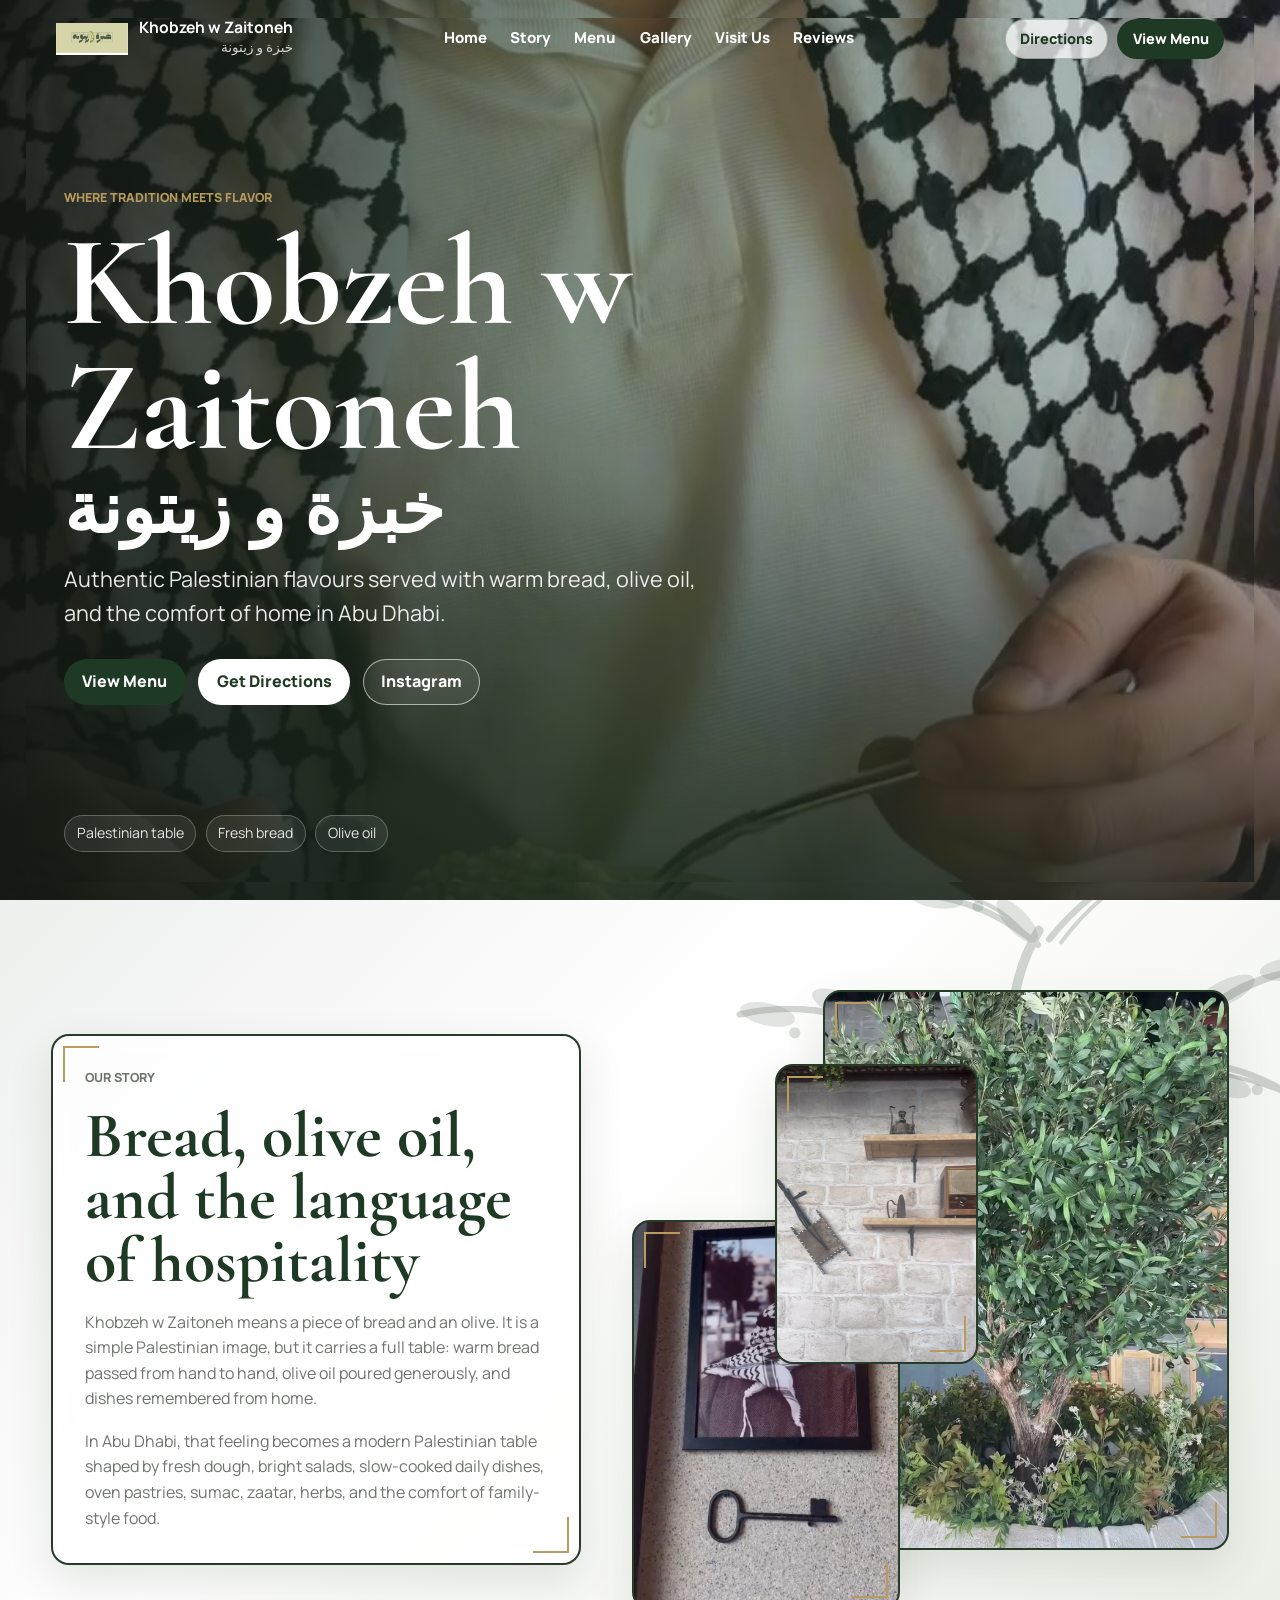
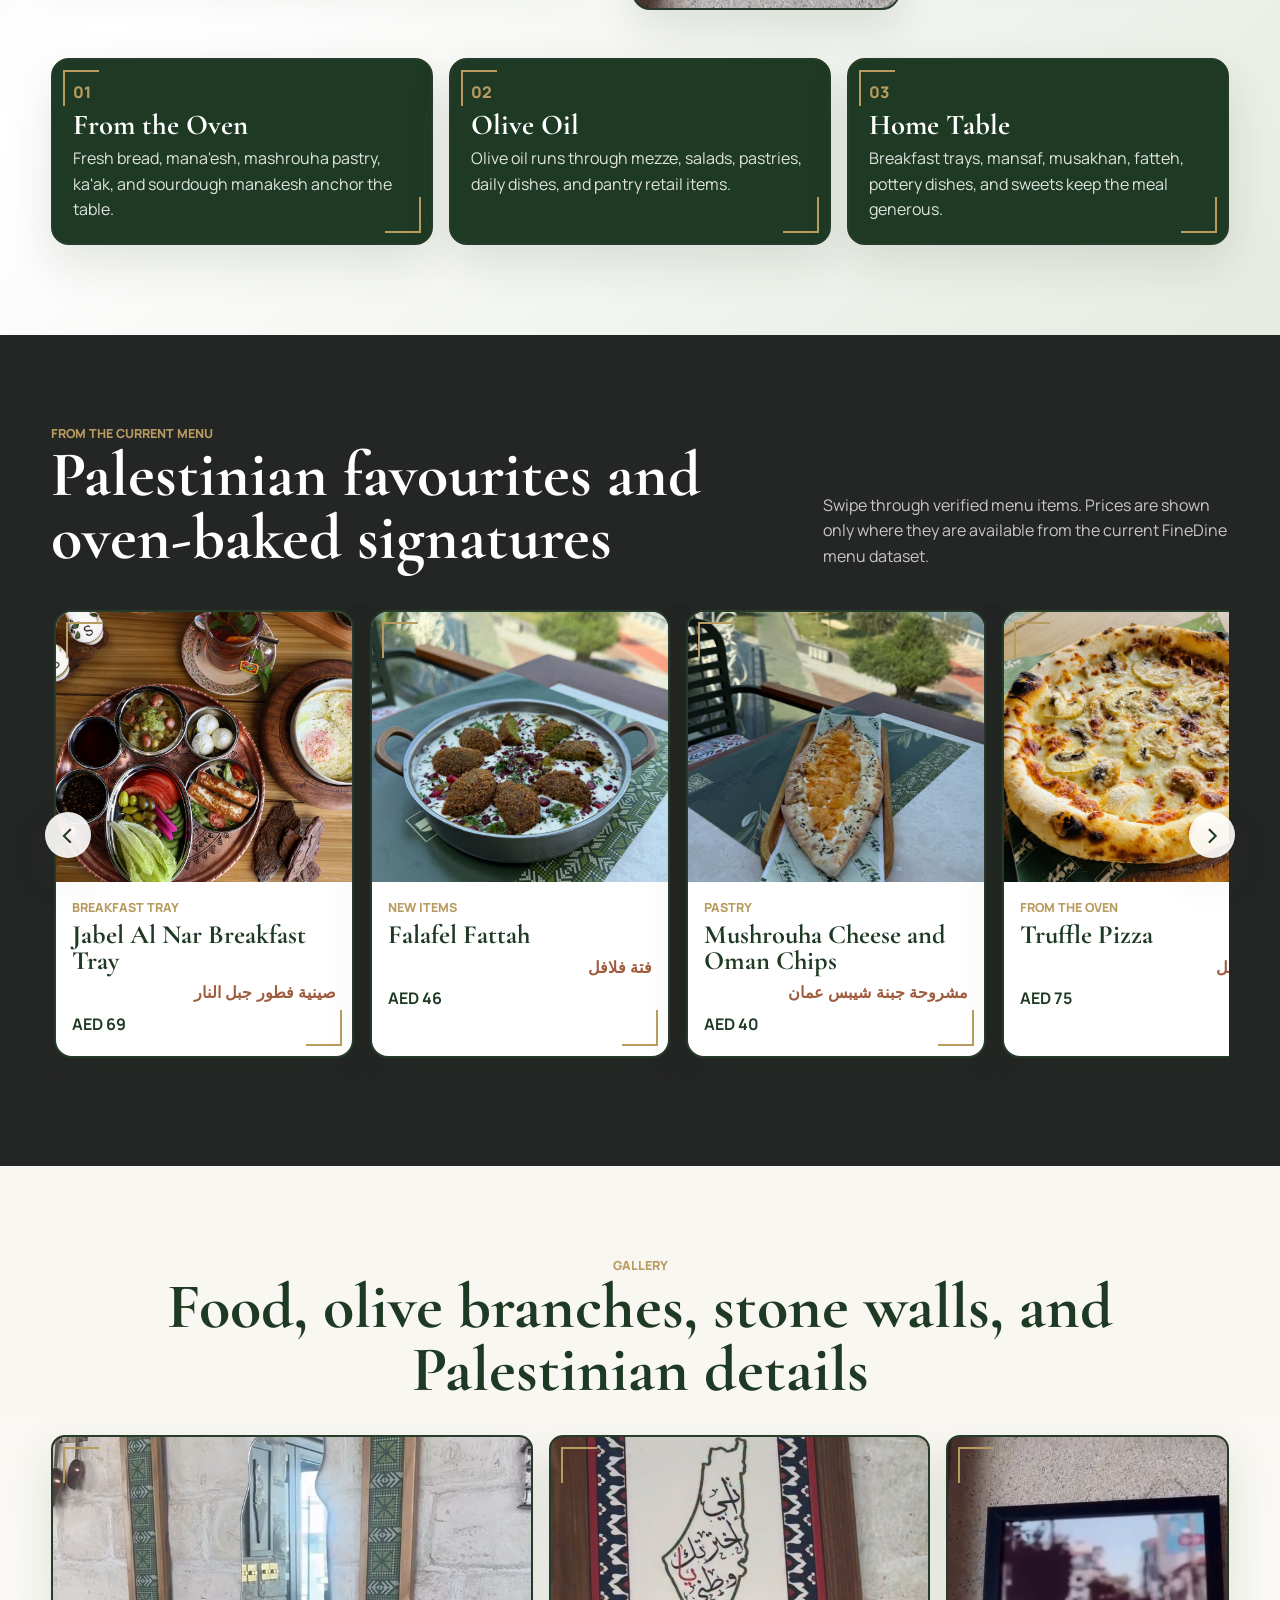
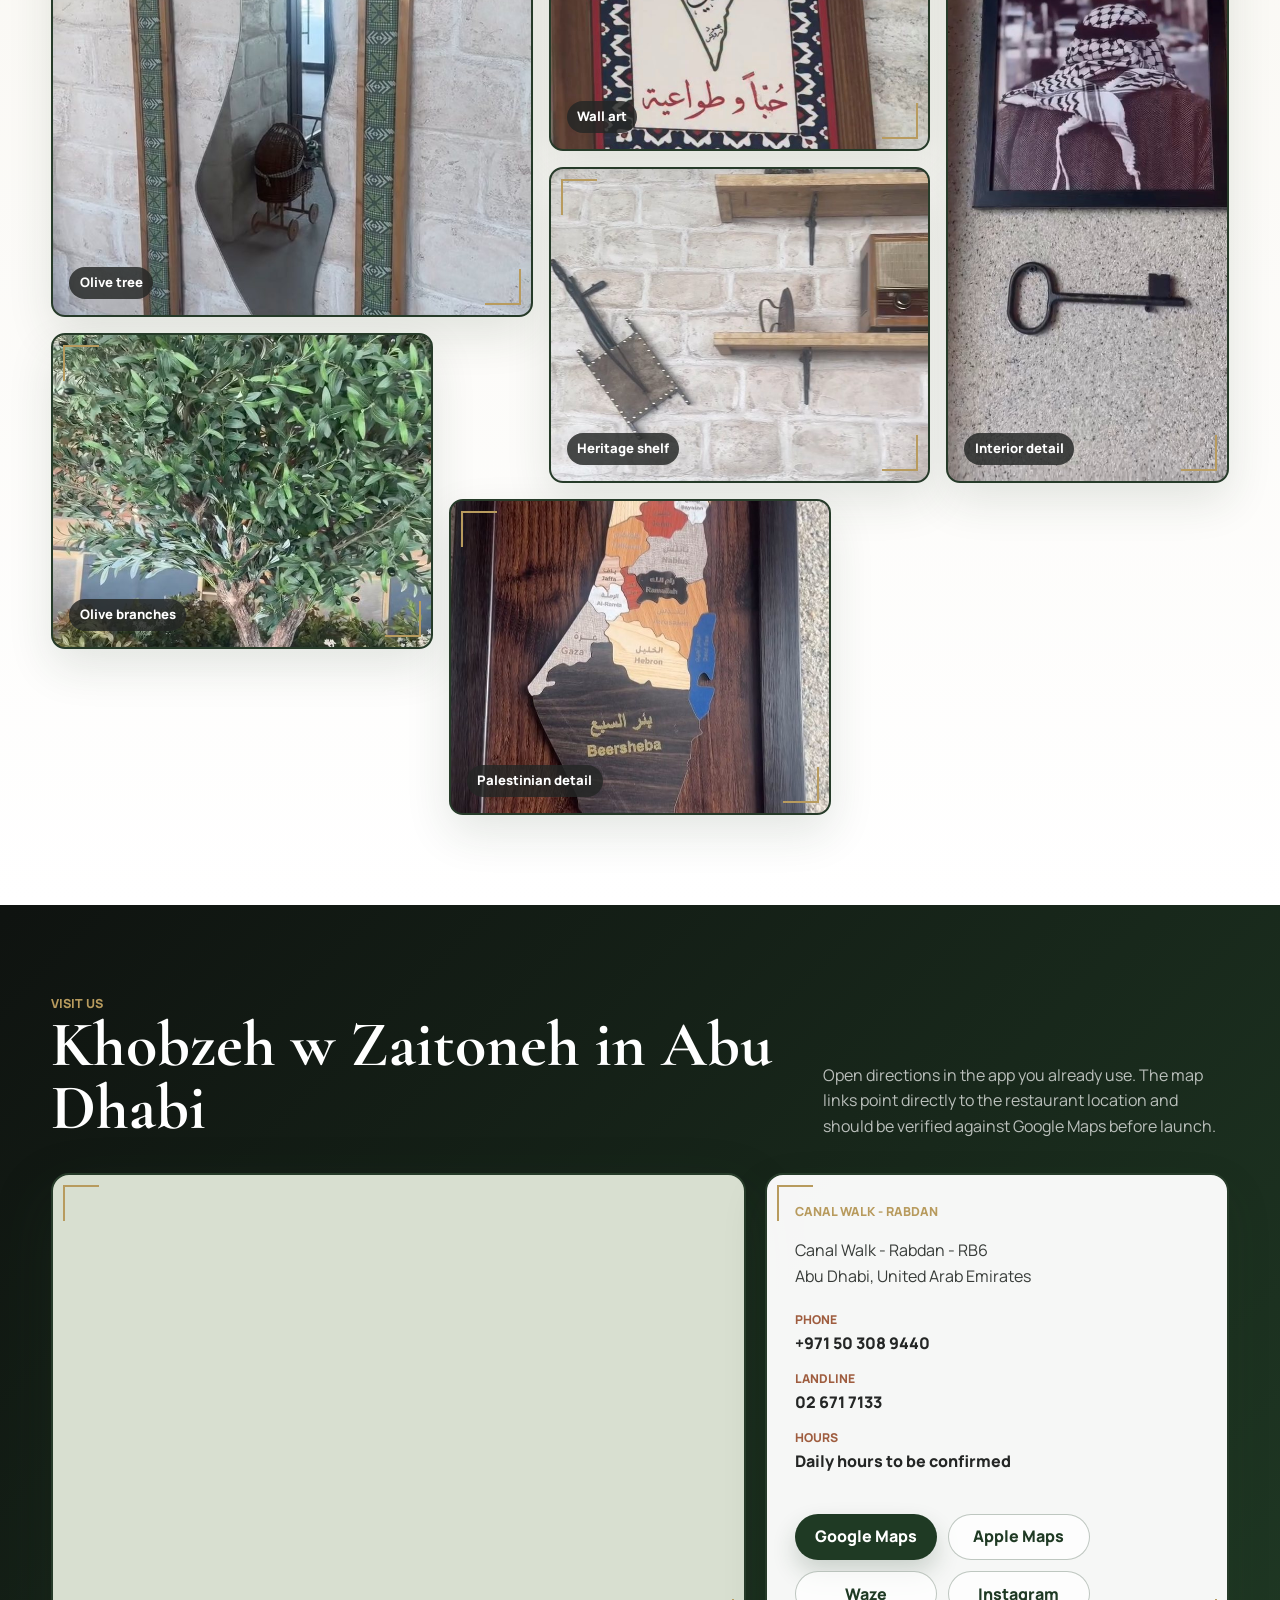
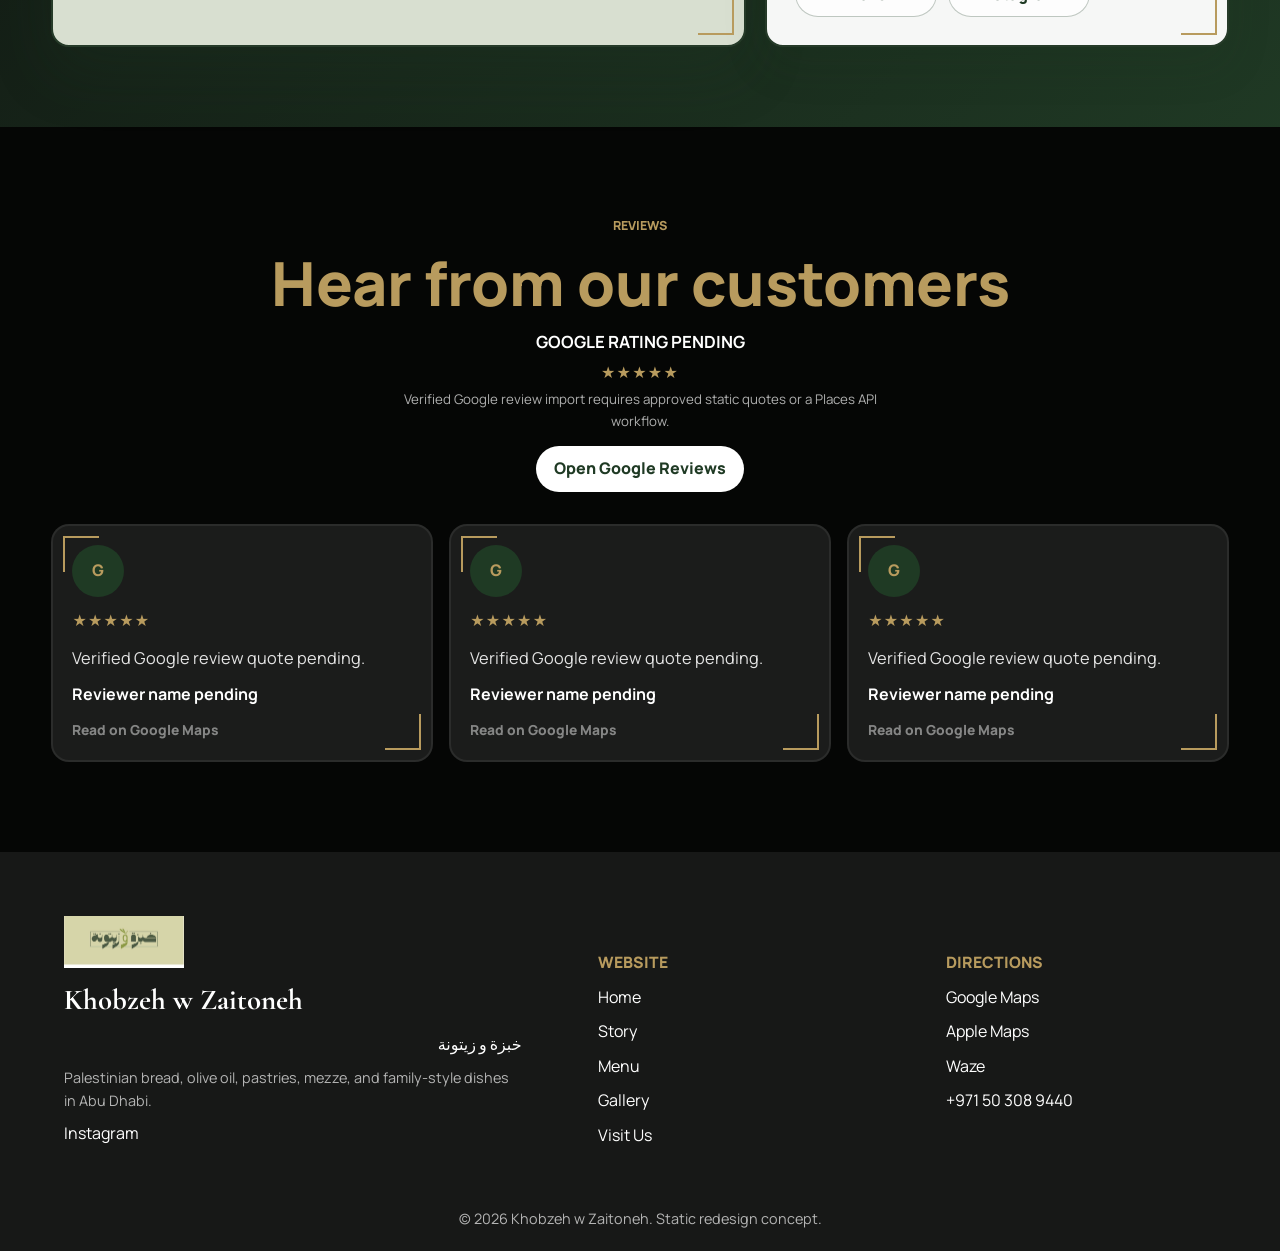
==== commit e3e10528: "test3" ====
--- a/index.html
+++ b/index.html
@@ -19,7 +19,7 @@
     <link rel="preconnect" href="https://fonts.googleapis.com" />
     <link rel="preconnect" href="https://fonts.gstatic.com" crossorigin />
     <link
-      href="https://fonts.googleapis.com/css2?family=Cormorant+Garamond:wght@500;600;700&amp;family=Manrope:wght@400;500;600;700&amp;display=swap"
+      href="https://fonts.googleapis.com/css2?family=Cormorant+Garamond:wght@500;600;700&amp;family=Manrope:wght@400;500;600;700;800&amp;display=swap"
       rel="stylesheet"
     />
     <link rel="icon" href="assets/images/logo-cropped.jpg" />
@@ -76,8 +76,8 @@
         <a href="#story">Story</a>
         <a href="menu.html">Menu</a>
         <a href="#gallery">Gallery</a>
+        <a href="#visit">Visit Us</a>
         <a href="#reviews">Reviews</a>
-        <a href="#visit">Visit Us</a>
       </nav>
 
       <div class="header-actions">
@@ -89,7 +89,7 @@
     <main id="main">
       <section class="hero" id="home" aria-labelledby="heroTitle">
         <div class="hero-media" aria-hidden="true">
-          <video class="hero-video" autoplay muted loop playsinline poster="assets/video/hero-poster.jpg">
+          <video class="hero-video" autoplay muted loop playsinline webkit-playsinline preload="auto" poster="assets/video/hero-poster.jpg" data-autoplay-video>
             <source src="assets/video/hero-video.mp4" type="video/mp4" />
           </video>
           <img class="hero-poster-fallback" src="assets/video/hero-poster.jpg" alt="" />
@@ -243,8 +243,8 @@
               </div>
             </article>
 
-            <article class="dish-card dish-card-text arabic-frame">
-              <!-- TODO: Add owner-approved Mansaf photo. FineDine media endpoint returned a TooLargeImageException for this item image. -->
+            <article class="dish-card arabic-frame">
+              <img src="https://media.finedinemenu.com/paD9-md-v/321141b3-117f-4c53-ab15-084f5d7ee022.jpeg" alt="Mansaf from the current Khobzeh w Zaitoneh menu" loading="lazy" />
               <div class="dish-card-body">
                 <p class="tag">Daily Dish</p>
                 <h3>Mansaf</h3>
@@ -256,8 +256,8 @@
               </div>
             </article>
 
-            <article class="dish-card dish-card-text arabic-frame">
-              <!-- TODO: Add owner-approved Chicken Musakhan photo. FineDine media endpoint returned a TooLargeImageException for this item image. -->
+            <article class="dish-card arabic-frame">
+              <img src="https://media.finedinemenu.com/paD9-md-v/b14d1a55-67f1-4c95-9268-9668359413e4.jpeg" alt="Chicken Musakhan from the current Khobzeh w Zaitoneh menu" loading="lazy" />
               <div class="dish-card-body">
                 <p class="tag">Palestinian Classic</p>
                 <h3>Chicken Musakhan</h3>
@@ -269,8 +269,8 @@
               </div>
             </article>
 
-            <article class="dish-card dish-card-text arabic-frame">
-              <!-- TODO: Add owner-approved Hummus photo. FineDine media endpoint returned a TooLargeImageException for this item image. -->
+            <article class="dish-card arabic-frame">
+              <img src="https://media.finedinemenu.com/paD9-md-v/4626db4b-ad2c-4026-b5b4-99c9c56f3f1f.jpeg" alt="Hummus with olive oil and sumac from the current menu" loading="lazy" />
               <div class="dish-card-body">
                 <p class="tag">Mezze</p>
                 <h3>Hummus</h3>
@@ -282,8 +282,8 @@
               </div>
             </article>
 
-            <article class="dish-card dish-card-text arabic-frame">
-              <!-- TODO: Add owner-approved Zaatar photo. -->
+            <article class="dish-card arabic-frame">
+              <img src="https://media.finedinemenu.com/paD9-md-v/eb6241be-b7f1-41d0-94e9-525a91ee85cf.jpeg" alt="Zaatar manousheh from the current menu" loading="lazy" />
               <div class="dish-card-body">
                 <p class="tag">Mana'esh</p>
                 <h3>Zaatar</h3>
@@ -334,51 +334,29 @@
         </div>
       </section>
 
-      <section class="section reviews-section" id="reviews" aria-labelledby="reviewsTitle">
-        <div class="section-heading split-heading">
-          <div>
-            <p class="eyebrow">Reviews</p>
-            <h2 id="reviewsTitle">Guest notes from Google</h2>
-          </div>
-          <p>
-            Direct Google review text was not publicly available without a Places API key. The cards below are safe static fallbacks and link to Google Maps.
-          </p>
-        </div>
-        <div class="review-summary arabic-frame">
-          <!-- TODO: Replace with exact Google rating and review count from Google Maps or Places API. -->
-          <span>Google rating pending</span>
-          <a href="https://maps.app.goo.gl/xRNT1w5RNDVHsaGbA" target="_blank" rel="noopener">Open on Google Maps</a>
-        </div>
-        <div class="review-grid" id="reviewGrid">
-          <a class="review-card arabic-frame" href="https://maps.app.goo.gl/xRNT1w5RNDVHsaGbA" target="_blank" rel="noopener">
-            <!-- TODO: Replace with a real Google review pulled from Google Maps / Places API. -->
-            <span class="review-stars" aria-label="Rating pending">★★★★★</span>
-            <p>Verified Google review quote pending.</p>
-            <strong>Reviewer name pending</strong>
-            <em>Read on Google Maps</em>
-          </a>
-          <a class="review-card arabic-frame" href="https://maps.app.goo.gl/xRNT1w5RNDVHsaGbA" target="_blank" rel="noopener">
-            <!-- TODO: Replace with a real Google review pulled from Google Maps / Places API. -->
-            <span class="review-stars" aria-label="Rating pending">★★★★★</span>
-            <p>Verified Google review quote pending.</p>
-            <strong>Reviewer name pending</strong>
-            <em>Read on Google Maps</em>
-          </a>
-          <a class="review-card arabic-frame" href="https://maps.app.goo.gl/xRNT1w5RNDVHsaGbA" target="_blank" rel="noopener">
-            <!-- TODO: Replace with a real Google review pulled from Google Maps / Places API. -->
-            <span class="review-stars" aria-label="Rating pending">★★★★★</span>
-            <p>Verified Google review quote pending.</p>
-            <strong>Reviewer name pending</strong>
-            <em>Read on Google Maps</em>
-          </a>
-        </div>
-      </section>
-
       <section class="section visit-section" id="visit" aria-labelledby="visitTitle">
-        <div class="visit-card arabic-frame">
+        <div class="section-heading split-heading location-heading">
           <div>
             <p class="eyebrow">Visit Us</p>
             <h2 id="visitTitle">Khobzeh w Zaitoneh in Abu Dhabi</h2>
+          </div>
+          <p>
+            Open directions in the app you already use. The map links point directly to the restaurant location and should be verified against Google Maps before launch.
+          </p>
+        </div>
+
+        <div class="visit-layout">
+          <div class="map-panel arabic-frame" aria-label="Google map">
+            <iframe
+              title="Khobzeh w Zaitoneh location map"
+              loading="lazy"
+              referrerpolicy="no-referrer-when-downgrade"
+              src="https://www.google.com/maps?q=Khobzeh%20W%20Zaitoneh%20Rabdan%20Abu%20Dhabi&amp;output=embed"
+            ></iframe>
+          </div>
+
+          <aside class="visit-card arabic-frame">
+            <p class="tag">Canal Walk - Rabdan</p>
             <address>
               Canal Walk - Rabdan - RB6<br />
               Abu Dhabi, United Arab Emirates
@@ -399,34 +377,87 @@
               </div>
             </dl>
             <div class="visit-actions">
-              <a class="btn btn-solid" href="https://maps.app.goo.gl/xRNT1w5RNDVHsaGbA" target="_blank" rel="noopener">Get Directions</a>
+              <a class="btn btn-solid" href="https://maps.app.goo.gl/xRNT1w5RNDVHsaGbA" target="_blank" rel="noopener">Google Maps</a>
+              <a class="btn btn-ghost" href="https://maps.apple.com/?q=Khobzeh%20w%20Zaitoneh&amp;ll=24.5065203,54.4094323" target="_blank" rel="noopener">Apple Maps</a>
+              <a class="btn btn-ghost" href="https://waze.com/ul?ll=24.5065203%2C54.4094323&amp;navigate=yes&amp;zoom=17" target="_blank" rel="noopener">Waze</a>
               <a class="btn btn-ghost" href="https://www.instagram.com/khobzehwzaitoneh/" target="_blank" rel="noopener">Instagram</a>
             </div>
-          </div>
-          <div class="map-panel" aria-label="Google map">
-            <iframe
-              title="Khobzeh w Zaitoneh location map"
-              loading="lazy"
-              referrerpolicy="no-referrer-when-downgrade"
-              src="https://www.google.com/maps?q=Khobzeh%20W%20Zaitoneh%20Rabdan%20Abu%20Dhabi&amp;output=embed"
-            ></iframe>
+          </aside>
+        </div>
+      </section>
+
+      <section class="section reviews-section" id="reviews" aria-labelledby="reviewsTitle">
+        <div class="google-review-shell">
+          <div class="review-heading-card">
+            <p class="eyebrow">Reviews</p>
+            <h2 id="reviewsTitle">Hear from our customers</h2>
+            <div class="review-score-block">
+              <!-- TODO: Replace with exact Google rating and review count from Google Maps or Places API. -->
+              <strong>Google rating pending</strong>
+              <span class="review-stars" aria-label="Rating pending">★★★★★</span>
+              <small>Verified Google review import requires approved static quotes or a Places API workflow.</small>
+            </div>
+            <a class="btn btn-light" href="https://maps.app.goo.gl/xRNT1w5RNDVHsaGbA" target="_blank" rel="noopener">Open Google Reviews</a>
+          </div>
+
+          <div class="review-grid" id="reviewGrid">
+            <a class="review-card arabic-frame" href="https://maps.app.goo.gl/xRNT1w5RNDVHsaGbA" target="_blank" rel="noopener">
+              <!-- TODO: Replace with a real Google review pulled from Google Maps / Places API. -->
+              <span class="review-avatar-fallback" aria-hidden="true">G</span>
+              <span class="review-stars" aria-label="Rating pending">★★★★★</span>
+              <p>Verified Google review quote pending.</p>
+              <strong>Reviewer name pending</strong>
+              <em>Read on Google Maps</em>
+            </a>
+            <a class="review-card arabic-frame" href="https://maps.app.goo.gl/xRNT1w5RNDVHsaGbA" target="_blank" rel="noopener">
+              <!-- TODO: Replace with a real Google review pulled from Google Maps / Places API. -->
+              <span class="review-avatar-fallback" aria-hidden="true">G</span>
+              <span class="review-stars" aria-label="Rating pending">★★★★★</span>
+              <p>Verified Google review quote pending.</p>
+              <strong>Reviewer name pending</strong>
+              <em>Read on Google Maps</em>
+            </a>
+            <a class="review-card arabic-frame" href="https://maps.app.goo.gl/xRNT1w5RNDVHsaGbA" target="_blank" rel="noopener">
+              <!-- TODO: Replace with a real Google review pulled from Google Maps / Places API. -->
+              <span class="review-avatar-fallback" aria-hidden="true">G</span>
+              <span class="review-stars" aria-label="Rating pending">★★★★★</span>
+              <p>Verified Google review quote pending.</p>
+              <strong>Reviewer name pending</strong>
+              <em>Read on Google Maps</em>
+            </a>
           </div>
         </div>
       </section>
     </main>
 
     <footer class="site-footer">
-      <div>
-        <strong>Khobzeh w Zaitoneh</strong>
-        <span lang="ar" dir="rtl">خبزة و زيتونة</span>
+      <div class="footer-grid">
+        <div class="footer-brand">
+          <img src="assets/images/logo-cropped.jpg" alt="Khobzeh w Zaitoneh Arabic logo" />
+          <strong>Khobzeh w Zaitoneh</strong>
+          <span lang="ar" dir="rtl">خبزة و زيتونة</span>
+          <p>Palestinian bread, olive oil, pastries, mezze, and family-style dishes in Abu Dhabi.</p>
+          <div class="footer-socials" aria-label="Social links">
+            <a href="https://www.instagram.com/khobzehwzaitoneh/" target="_blank" rel="noopener">Instagram</a>
+          </div>
+        </div>
+        <nav aria-label="Footer website navigation">
+          <h2>Website</h2>
+          <a href="#home">Home</a>
+          <a href="#story">Story</a>
+          <a href="menu.html">Menu</a>
+          <a href="#gallery">Gallery</a>
+          <a href="#visit">Visit Us</a>
+        </nav>
+        <nav aria-label="Footer location navigation">
+          <h2>Directions</h2>
+          <a href="https://maps.app.goo.gl/xRNT1w5RNDVHsaGbA" target="_blank" rel="noopener">Google Maps</a>
+          <a href="https://maps.apple.com/?q=Khobzeh%20w%20Zaitoneh&amp;ll=24.5065203,54.4094323" target="_blank" rel="noopener">Apple Maps</a>
+          <a href="https://waze.com/ul?ll=24.5065203%2C54.4094323&amp;navigate=yes&amp;zoom=17" target="_blank" rel="noopener">Waze</a>
+          <a href="tel:+971503089440">+971 50 308 9440</a>
+        </nav>
       </div>
-      <nav aria-label="Footer navigation">
-        <a href="menu.html">Menu</a>
-        <a href="https://www.instagram.com/khobzehwzaitoneh/" target="_blank" rel="noopener">Instagram</a>
-        <a href="https://maps.app.goo.gl/xRNT1w5RNDVHsaGbA" target="_blank" rel="noopener">Google Maps</a>
-        <a href="tel:+971503089440">+971 50 308 9440</a>
-      </nav>
-      <p>&copy; 2026 Khobzeh w Zaitoneh. Static redesign concept.</p>
+      <p class="footer-bottom">&copy; 2026 Khobzeh w Zaitoneh. Static redesign concept.</p>
     </footer>
 
     <script src="script.js" defer></script>
--- a/styles.css
+++ b/styles.css
@@ -1606,6 +1606,634 @@
   }
 }
 
+/* Requested refinement pass: video, location, reviews, footer, and menu polish. */
+.eyebrow,
+.tag {
+  color: var(--gold-muted);
+}
+
+.hero-media {
+  background: var(--charcoal) url("assets/video/hero-poster.jpg") center/cover no-repeat;
+}
+
+.hero-video {
+  display: block;
+  object-position: center center;
+  transform: scale(0.96);
+  transform-origin: center;
+}
+
+.hero-media img {
+  object-position: center center;
+}
+
+.gallery-grid {
+  grid-template-columns: repeat(12, minmax(0, 1fr));
+  grid-auto-rows: 150px;
+  align-items: stretch;
+}
+
+.gallery-large {
+  grid-column: span 5;
+  grid-row: span 3;
+}
+
+.gallery-tall {
+  grid-column: span 3;
+  grid-row: span 4;
+}
+
+.gallery-grid figure:not(.gallery-large):not(.gallery-tall) {
+  grid-column: span 4;
+  grid-row: span 2;
+}
+
+.gallery-grid figure {
+  border-radius: 14px;
+}
+
+.visit-section {
+  background:
+    linear-gradient(135deg, rgba(14, 18, 15, 0.96), rgba(31, 58, 36, 0.94)),
+    var(--charcoal);
+  color: rgba(255, 255, 255, 0.82);
+}
+
+.visit-section h2,
+.visit-section .section-heading h2 {
+  color: var(--white);
+}
+
+.visit-section .section-heading p:not(.eyebrow) {
+  color: rgba(255, 255, 255, 0.7);
+}
+
+.visit-layout {
+  display: grid;
+  grid-template-columns: minmax(0, 1.08fr) minmax(360px, 0.72fr);
+  gap: 1.2rem;
+  max-width: 1320px;
+  margin: 0 auto;
+}
+
+.visit-card {
+  display: grid;
+  align-content: start;
+  grid-template-columns: 1fr;
+  gap: 1rem;
+  background: rgba(255, 255, 255, 0.96);
+  color: var(--charcoal);
+  padding: clamp(1.1rem, 3vw, 1.7rem);
+}
+
+.visit-card address {
+  margin-top: 0;
+}
+
+.visit-card .contact-list {
+  margin-top: 0.3rem;
+}
+
+.visit-card .btn {
+  min-width: 142px;
+}
+
+.map-panel {
+  border-radius: var(--radius);
+  box-shadow: var(--shadow-hover);
+}
+
+.reviews-section {
+  padding-top: clamp(4rem, 7vw, 6rem);
+  background: #050605;
+  color: rgba(255, 255, 255, 0.84);
+}
+
+.google-review-shell {
+  max-width: 1320px;
+  margin: 0 auto;
+}
+
+.review-heading-card {
+  display: grid;
+  justify-items: center;
+  gap: 0.85rem;
+  margin-bottom: 2rem;
+  text-align: center;
+}
+
+.review-heading-card h2 {
+  color: var(--gold-muted);
+  font-family: Manrope, system-ui, sans-serif;
+  font-size: clamp(2rem, 5vw, 3.8rem);
+  font-weight: 800;
+  line-height: 1.08;
+}
+
+.review-score-block {
+  display: grid;
+  gap: 0.25rem;
+  justify-items: center;
+}
+
+.review-score-block strong {
+  color: var(--white);
+  font-size: 1.05rem;
+  text-transform: uppercase;
+}
+
+.review-score-block small {
+  max-width: 520px;
+  color: rgba(255, 255, 255, 0.68);
+}
+
+.review-grid {
+  max-width: 1180px;
+}
+
+.review-card {
+  min-height: 235px;
+  border-color: rgba(255, 255, 255, 0.07);
+  background: #1b1c1b;
+  color: var(--white);
+  box-shadow: none;
+}
+
+.review-card p {
+  color: rgba(255, 255, 255, 0.88);
+}
+
+.review-card strong {
+  color: var(--white);
+}
+
+.review-card em {
+  color: rgba(255, 255, 255, 0.6);
+}
+
+.review-avatar,
+.review-avatar-fallback {
+  width: 52px;
+  height: 52px;
+  border-radius: 999px;
+}
+
+.review-avatar-fallback {
+  display: inline-grid;
+  place-items: center;
+  background: var(--deep-green);
+  color: var(--gold-muted);
+  font-weight: 900;
+}
+
+.site-footer {
+  padding: clamp(2.2rem, 5vw, 4rem) clamp(1rem, 5vw, 4rem) 1.3rem;
+  background: #171817;
+}
+
+.site-footer .footer-grid {
+  display: grid;
+  grid-template-columns: minmax(260px, 1.1fr) repeat(2, minmax(180px, 0.65fr));
+  gap: clamp(1.4rem, 6vw, 5rem);
+  max-width: 1320px;
+  margin: 0 auto;
+}
+
+.site-footer .footer-brand,
+.site-footer nav {
+  display: grid;
+  align-content: start;
+  gap: 0.55rem;
+}
+
+.footer-brand img {
+  width: 120px;
+  height: auto;
+  object-fit: contain;
+  background: transparent;
+}
+
+.site-footer h2 {
+  margin: 0 0 0.35rem;
+  color: var(--gold-muted);
+  font-family: Manrope, system-ui, sans-serif;
+  font-size: 0.98rem;
+  font-weight: 800;
+  text-transform: uppercase;
+}
+
+.footer-brand p,
+.footer-bottom {
+  max-width: 460px;
+}
+
+.footer-socials {
+  display: flex;
+  gap: 0.6rem;
+}
+
+.footer-bottom {
+  margin: 2.5rem auto 0;
+  max-width: 1320px;
+}
+
+.menu-page {
+  background:
+    radial-gradient(circle at top left, rgba(184, 155, 94, 0.18), transparent 28rem),
+    linear-gradient(180deg, #f9f8f4, #f1f4ee 48%, #ffffff);
+}
+
+.menu-header-bg {
+  background:
+    linear-gradient(90deg, rgba(17, 20, 18, 0.92), rgba(31, 58, 36, 0.62)),
+    url("assets/images/menu-background.jpg") center/cover;
+}
+
+.menu-title-block h1,
+.menu-overview-heading h2 {
+  font-family: Manrope, system-ui, sans-serif;
+  font-weight: 800;
+  letter-spacing: 0;
+}
+
+.menu-overview {
+  padding: clamp(2.6rem, 6vw, 4.4rem) clamp(1rem, 4vw, 3rem);
+  background: #202220;
+  color: rgba(255, 255, 255, 0.82);
+}
+
+.menu-overview-heading {
+  max-width: 1320px;
+  margin: 0 auto 1.4rem;
+  display: grid;
+  gap: 0.5rem;
+}
+
+.menu-overview-heading h2 {
+  color: var(--gold-muted);
+  font-size: clamp(2.1rem, 5vw, 4.1rem);
+}
+
+.menu-overview-heading p:not(.eyebrow) {
+  max-width: 650px;
+  color: rgba(255, 255, 255, 0.72);
+}
+
+.menu-jump-grid {
+  display: grid;
+  grid-template-columns: repeat(5, minmax(0, 1fr));
+  gap: 1rem;
+  max-width: 1320px;
+  margin: 0 auto;
+}
+
+.menu-jump-card {
+  display: grid;
+  gap: 0.9rem;
+  min-height: 310px;
+  padding: 1rem;
+  border-radius: 8px;
+  background: linear-gradient(180deg, #3a3c3a, #111211);
+  color: var(--white);
+  transition: transform 0.25s ease, background 0.25s ease;
+}
+
+.menu-jump-card:hover,
+.menu-jump-card:focus-visible {
+  transform: translateY(-5px);
+  color: var(--white);
+}
+
+.menu-jump-card img {
+  width: 100%;
+  height: 145px;
+  border-radius: 7px;
+  object-fit: cover;
+}
+
+.menu-jump-card span {
+  display: grid;
+  gap: 0.4rem;
+  align-content: start;
+  text-align: center;
+}
+
+.menu-jump-card strong {
+  color: var(--white);
+  font-family: Manrope, system-ui, sans-serif;
+  font-size: 1.35rem;
+  font-weight: 800;
+  line-height: 1.15;
+}
+
+.menu-jump-card small {
+  color: rgba(255, 255, 255, 0.78);
+  font-size: 0.92rem;
+}
+
+.menu-tools {
+  top: 0;
+  background: rgba(248, 246, 240, 0.96);
+}
+
+.category-nav button {
+  border-radius: 8px;
+  background: var(--white);
+}
+
+.category-nav .category-group-button {
+  border-color: var(--deep-green);
+  background: var(--deep-green);
+  color: var(--white);
+}
+
+.category-nav .category-group-button.is-active,
+.category-nav .category-group-button:hover {
+  border-color: var(--gold-muted);
+  background: var(--gold-muted);
+  color: var(--charcoal);
+}
+
+.signature-grid {
+  grid-template-columns: repeat(4, minmax(0, 1fr));
+}
+
+.signature-card {
+  min-height: 430px;
+  border-radius: 10px;
+  overflow: hidden;
+}
+
+.signature-card > img {
+  height: 210px;
+}
+
+.menu-group {
+  display: grid;
+  gap: 1.1rem;
+  scroll-margin-top: 170px;
+}
+
+.menu-group-header {
+  display: grid;
+  gap: 0.35rem;
+  max-width: 1320px;
+  margin: 0;
+  padding: 1.1rem 1.2rem;
+  border-left: 6px solid var(--gold-muted);
+  background: var(--charcoal);
+  color: rgba(255, 255, 255, 0.78);
+}
+
+.menu-group-header h3 {
+  color: var(--gold-muted);
+  font-family: Manrope, system-ui, sans-serif;
+  font-size: clamp(1.35rem, 3vw, 2rem);
+  font-weight: 800;
+}
+
+.menu-section-header {
+  border-radius: 10px;
+  background: var(--deep-green);
+}
+
+.menu-section-header h3 {
+  font-family: Manrope, system-ui, sans-serif;
+  font-size: clamp(1.35rem, 2.6vw, 2rem);
+  font-weight: 800;
+  line-height: 1.1;
+}
+
+.menu-section-header .arabic-name {
+  color: rgba(255, 255, 255, 0.75);
+}
+
+.menu-item-grid {
+  grid-template-columns: repeat(2, minmax(0, 1fr));
+}
+
+.menu-item-card {
+  grid-template-columns: 116px minmax(0, 1fr);
+  gap: 0.9rem;
+  align-items: stretch;
+  min-height: 148px;
+  padding: 0.75rem;
+  border-radius: 10px;
+  overflow: hidden;
+}
+
+.menu-item-image {
+  width: 116px;
+  height: 116px;
+  border-radius: 8px;
+}
+
+.menu-card-content {
+  display: grid;
+  gap: 0.45rem;
+  min-width: 0;
+}
+
+.menu-card-top {
+  display: flex;
+  justify-content: space-between;
+  gap: 0.75rem;
+  min-width: 0;
+}
+
+.menu-card-title {
+  display: grid;
+  gap: 0.25rem;
+  min-width: 0;
+}
+
+.menu-item-card h4,
+.menu-card-title .arabic-name,
+.menu-price {
+  overflow-wrap: anywhere;
+}
+
+.menu-item-card h4 {
+  font-family: Manrope, system-ui, sans-serif;
+  font-size: 1rem;
+  font-weight: 800;
+}
+
+.menu-card-title .arabic-name {
+  color: #8b6d55;
+  font-size: 0.96rem;
+}
+
+.menu-price {
+  flex: 0 0 auto;
+  max-width: 150px;
+  color: var(--deep-green);
+  font-size: 0.95rem;
+  line-height: 1.25;
+  text-align: right;
+}
+
+.menu-item-card p {
+  display: -webkit-box;
+  margin-top: 0;
+  overflow: hidden;
+  color: var(--stone-grey);
+  -webkit-box-orient: vertical;
+  -webkit-line-clamp: 2;
+}
+
+.menu-card-tags span {
+  border-color: rgba(184, 155, 94, 0.32);
+  background: rgba(184, 155, 94, 0.12);
+  color: var(--deep-green);
+}
+
+@media (max-width: 1024px) {
+  .visit-layout,
+  .site-footer .footer-grid {
+    grid-template-columns: 1fr;
+  }
+
+  .menu-jump-grid {
+    grid-template-columns: repeat(2, minmax(0, 1fr));
+  }
+
+  .signature-grid {
+    grid-template-columns: repeat(2, minmax(0, 1fr));
+  }
+}
+
+@media (max-width: 768px) {
+  .hero-video {
+    display: block;
+    object-position: center center;
+  }
+
+  .hero-poster-fallback {
+    display: none;
+  }
+
+  .story-collage {
+    min-height: 430px;
+  }
+
+  .story-photo-main {
+    position: absolute;
+    right: 0;
+    top: 0;
+    width: 72%;
+    height: 380px;
+  }
+
+  .story-photo-offset {
+    position: absolute;
+    left: 0;
+    bottom: 0;
+    width: 52%;
+    height: 255px;
+  }
+
+  .story-photo-small {
+    position: absolute;
+    left: 36%;
+    top: 8%;
+    width: 42%;
+    height: 175px;
+  }
+
+  .story-photo img {
+    height: 100%;
+    aspect-ratio: auto;
+    object-fit: cover;
+  }
+
+  .gallery-grid {
+    grid-template-columns: repeat(2, minmax(0, 1fr));
+    grid-auto-rows: 150px;
+  }
+
+  .gallery-large,
+  .gallery-tall,
+  .gallery-grid figure:not(.gallery-large):not(.gallery-tall) {
+    grid-column: span 1;
+    grid-row: span 2;
+  }
+
+  .review-grid {
+    grid-template-columns: 1fr;
+  }
+
+  .menu-jump-grid,
+  .menu-item-grid,
+  .signature-grid {
+    grid-template-columns: 1fr;
+  }
+
+  .menu-jump-card {
+    min-height: auto;
+  }
+
+  .menu-item-card {
+    grid-template-columns: 98px minmax(0, 1fr);
+  }
+
+  .menu-item-image {
+    width: 98px;
+    height: 98px;
+  }
+
+  .menu-card-top {
+    display: grid;
+  }
+
+  .menu-price {
+    max-width: none;
+    text-align: left;
+  }
+}
+
+@media (max-width: 480px) {
+  .hero-video {
+    transform: scale(0.94);
+  }
+
+  .story-collage {
+    min-height: 370px;
+  }
+
+  .story-photo-main {
+    width: 72%;
+    height: 330px;
+  }
+
+  .story-photo-offset {
+    width: 54%;
+    height: 215px;
+  }
+
+  .story-photo-small {
+    width: 43%;
+    height: 150px;
+  }
+
+  .menu-item-card {
+    grid-template-columns: 1fr;
+  }
+
+  .menu-item-image {
+    width: 100%;
+    height: auto;
+  }
+
+  .menu-item-image img {
+    aspect-ratio: 16 / 9;
+  }
+
+  .gallery-grid img {
+    aspect-ratio: auto;
+  }
+}
+
 @media (prefers-reduced-motion: reduce) {
   *,
   *::before,
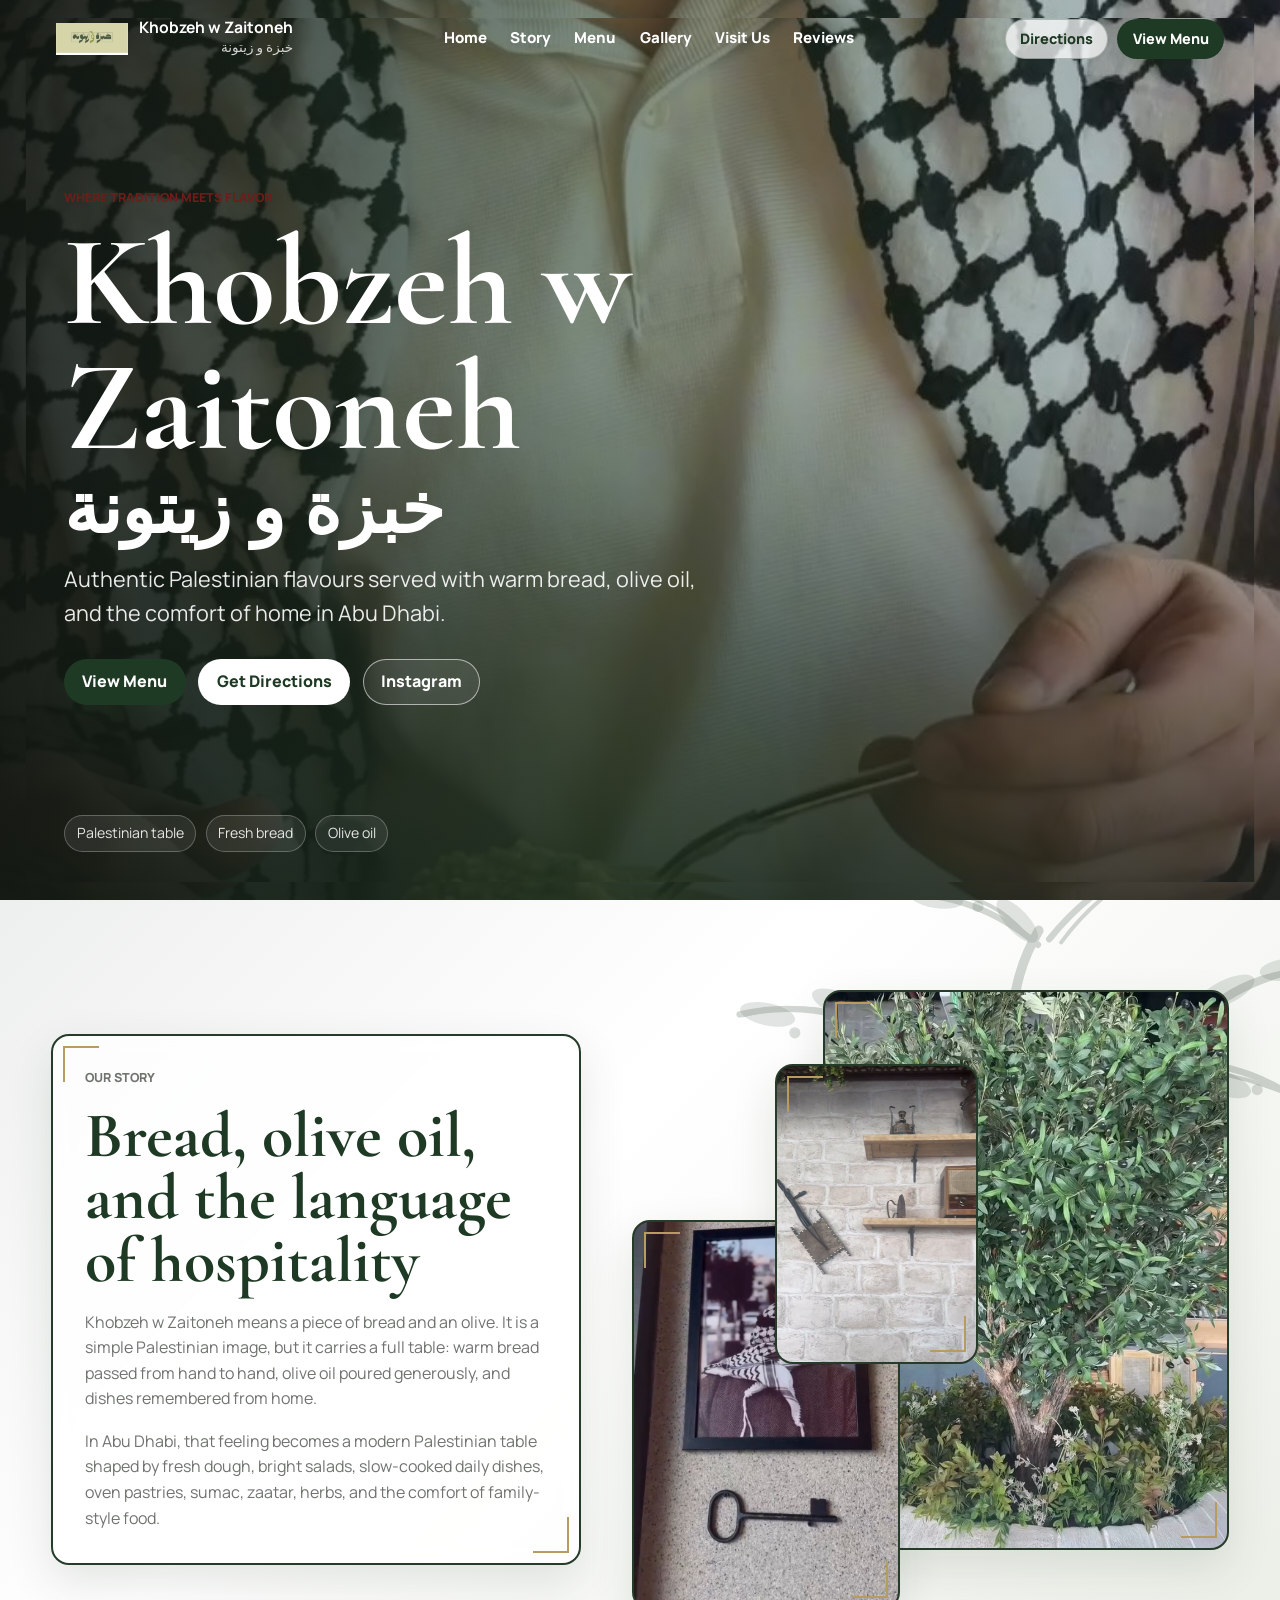
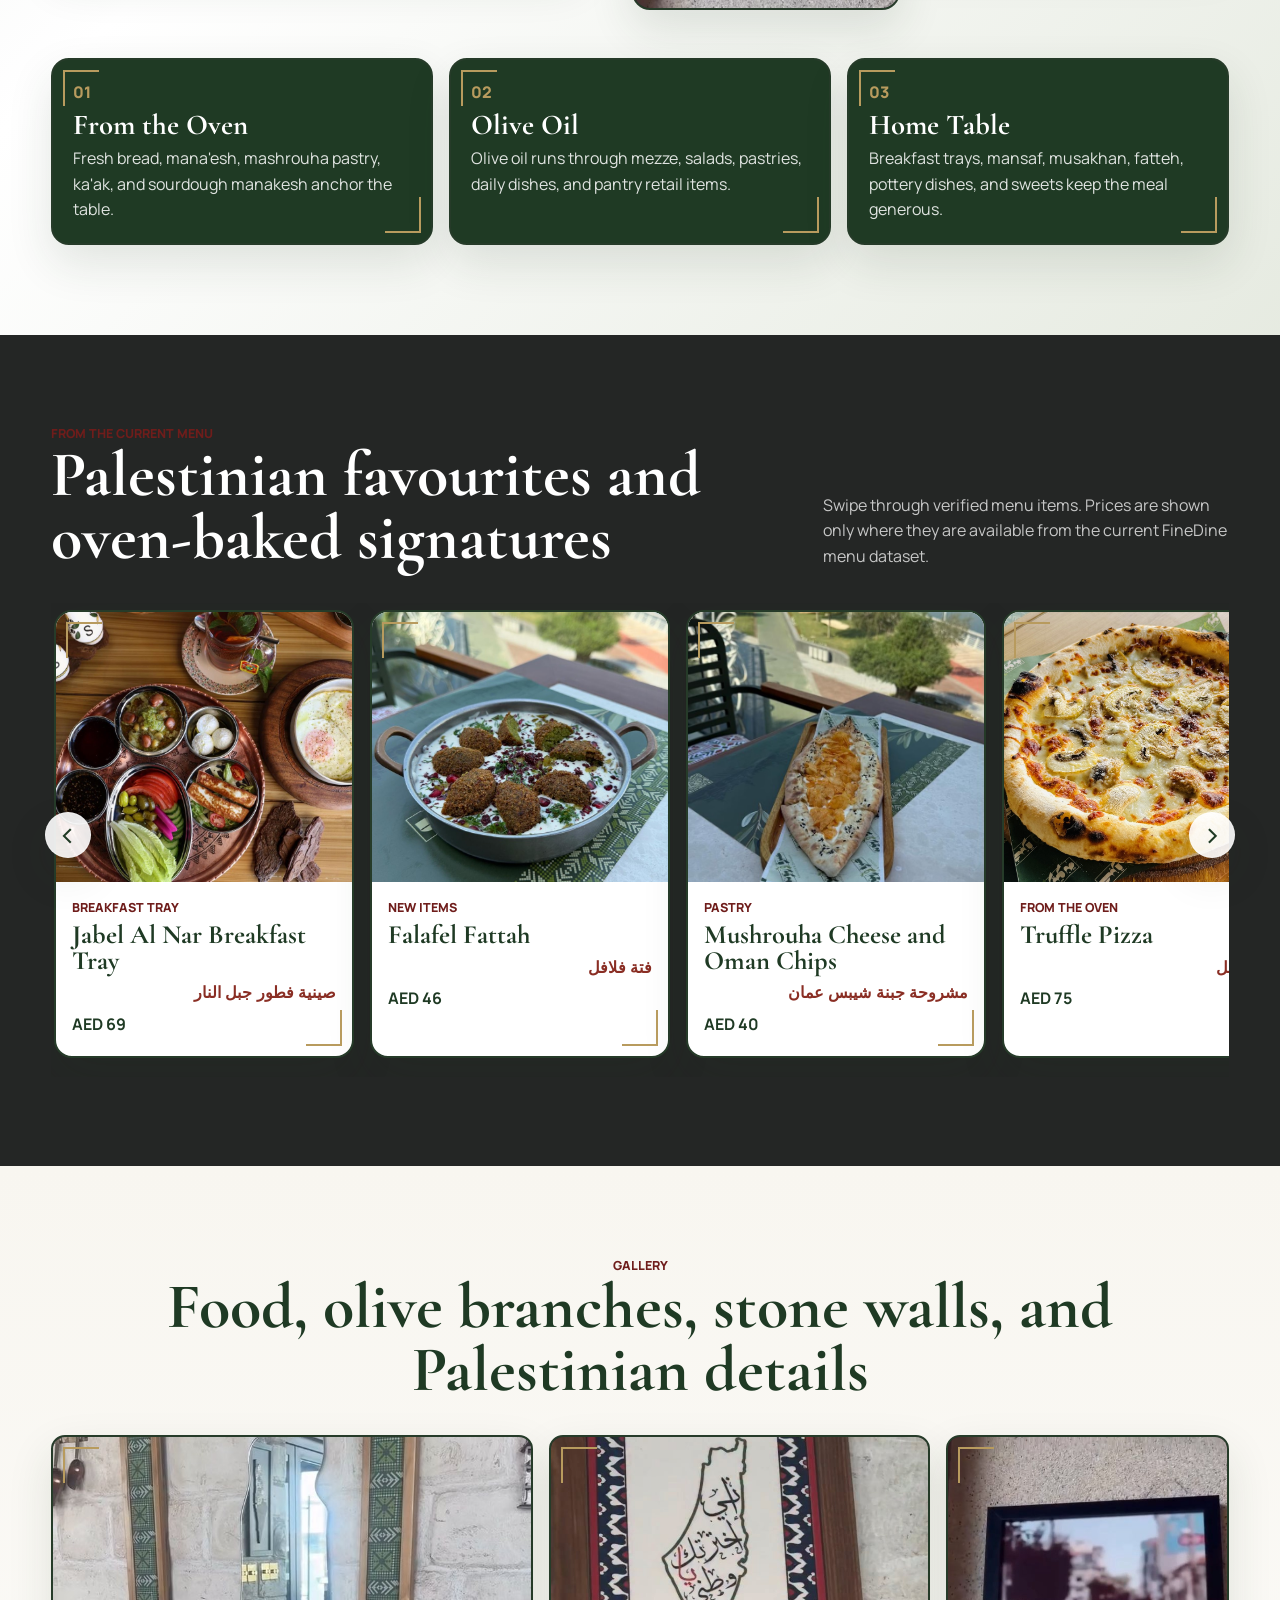
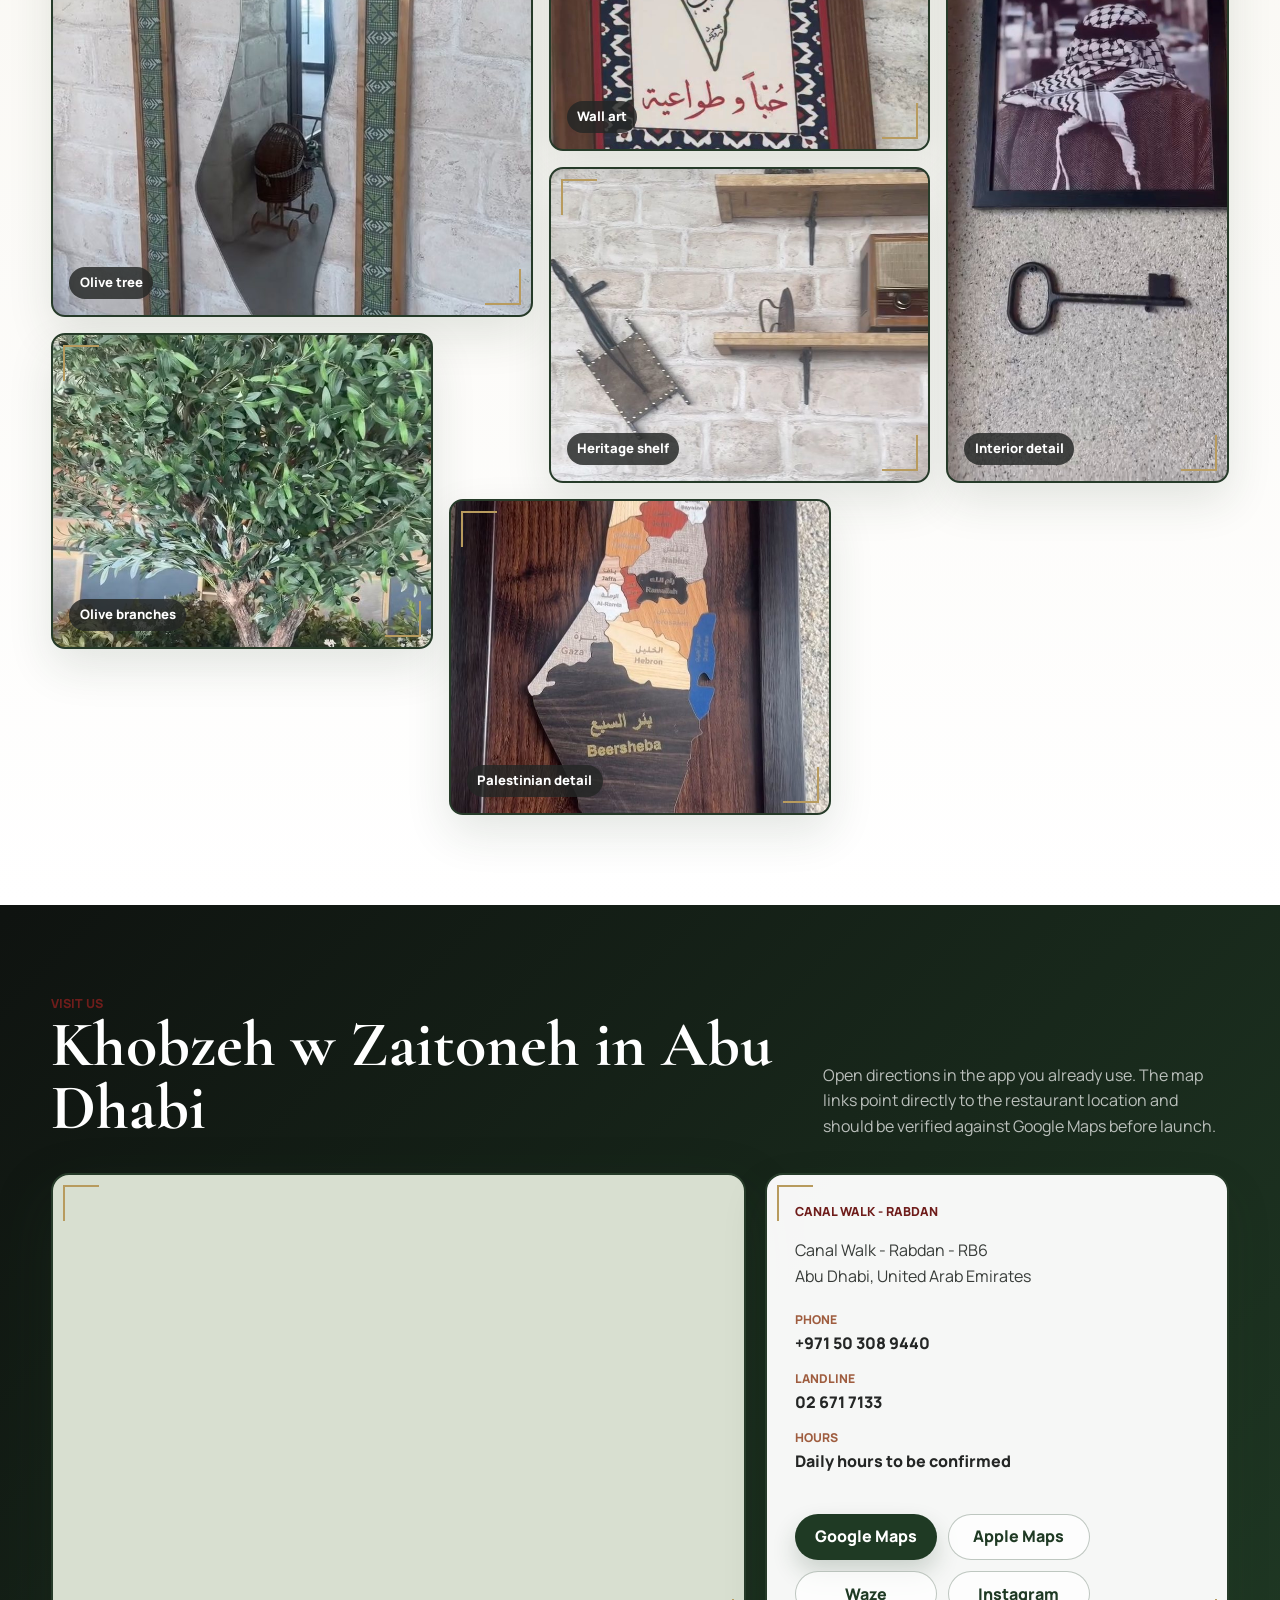
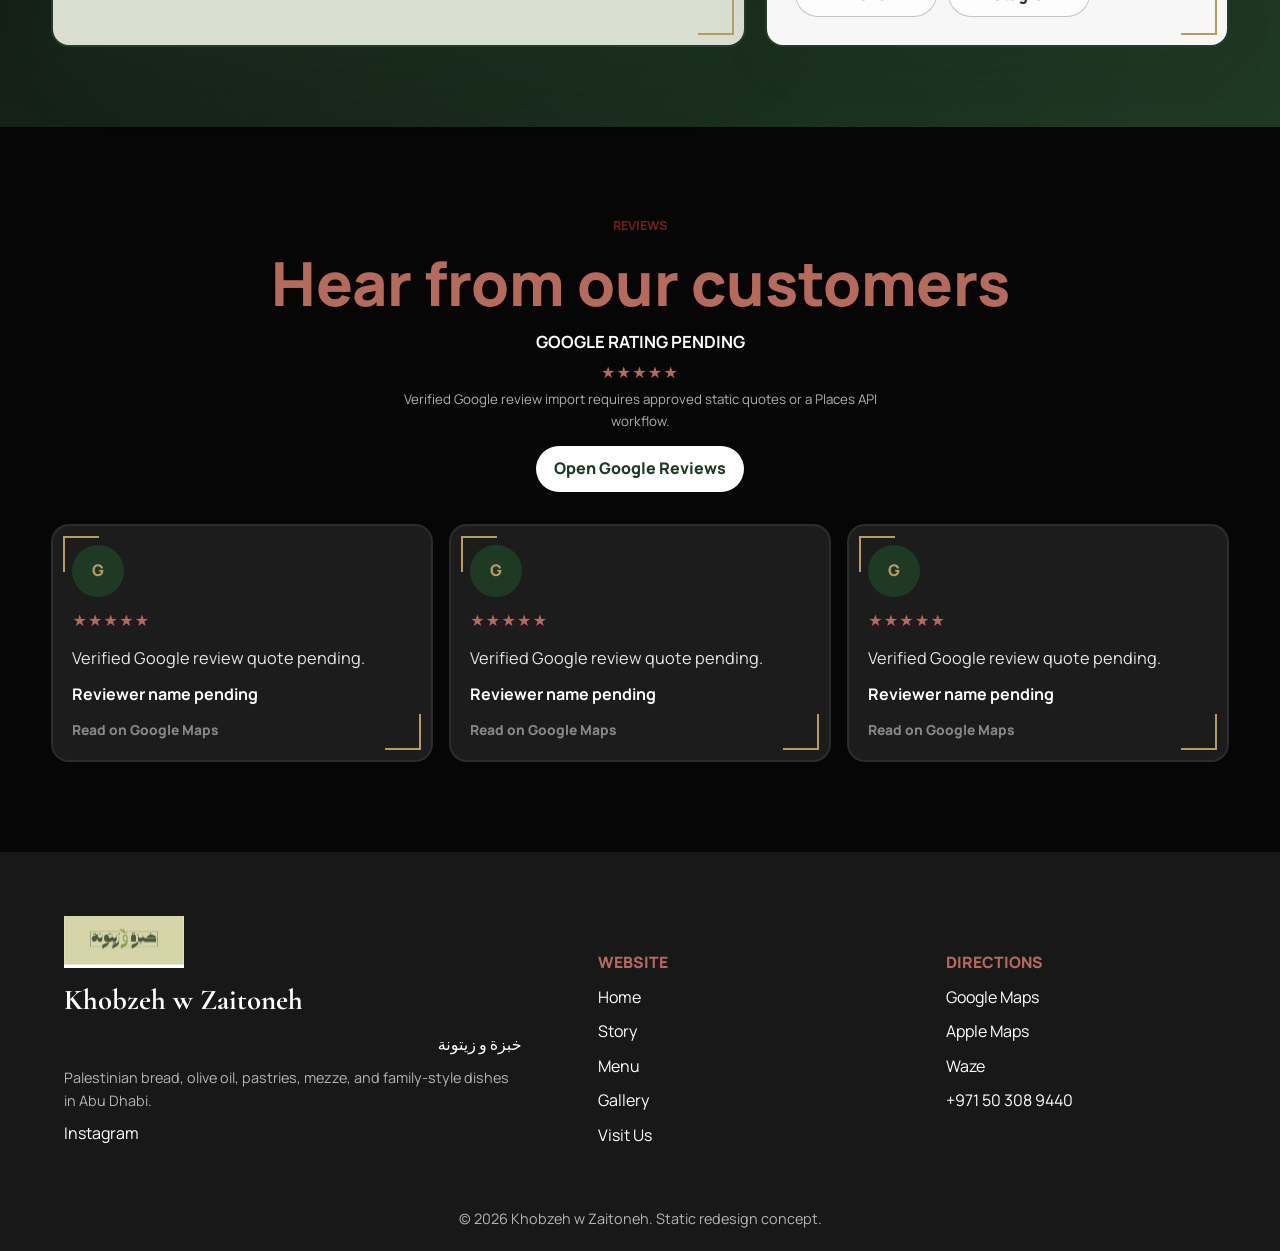
==== commit 1018d46c: "test5" ====
--- a/index.html
+++ b/index.html
@@ -180,7 +180,7 @@
           </button>
           <div class="dish-carousel" tabindex="0" data-carousel-track aria-label="Featured dishes carousel">
             <article class="dish-card arabic-frame">
-              <img src="assets/dishes/breakfast-tray.jpg" alt="Jabel Al Nar Palestinian breakfast tray" />
+              <img src="assets/finedine/items/jabel-al-nar-breakfast-tray-2b649c94.jpg" alt="Jabel Al Nar Palestinian breakfast tray" />
               <div class="dish-card-body">
                 <p class="tag">Breakfast Tray</p>
                 <h3>Jabel Al Nar Breakfast Tray</h3>
@@ -193,7 +193,7 @@
             </article>
 
             <article class="dish-card arabic-frame">
-              <img src="assets/images/falafel-fatteh.jpg" alt="Falafel fatteh bowl" />
+              <img src="assets/finedine/items/falafel-fattah-e46fd704.jpg" alt="Falafel fatteh bowl" />
               <div class="dish-card-body">
                 <p class="tag">New Items</p>
                 <h3>Falafel Fattah</h3>
@@ -206,7 +206,7 @@
             </article>
 
             <article class="dish-card arabic-frame">
-              <img src="assets/images/mushrouha-cheese-oman.jpg" alt="Mushrouha cheese and Oman chips pastry" />
+              <img src="assets/finedine/items/mushrouha-cheese-and-oman-chips-b370a659.jpg" alt="Mushrouha cheese and Oman chips pastry" />
               <div class="dish-card-body">
                 <p class="tag">Pastry</p>
                 <h3>Mushrouha Cheese and Oman Chips</h3>
@@ -219,7 +219,7 @@
             </article>
 
             <article class="dish-card arabic-frame">
-              <img src="assets/images/truffle-pizza.jpg" alt="Truffle mushroom pizza" />
+              <img src="assets/finedine/items/truffle-pizza-0d7f374b.jpg" alt="Truffle mushroom pizza" />
               <div class="dish-card-body">
                 <p class="tag">From the Oven</p>
                 <h3>Truffle Pizza</h3>
@@ -232,7 +232,7 @@
             </article>
 
             <article class="dish-card arabic-frame">
-              <img src="assets/images/new-items-section.jpg" alt="A plated dish from the restaurant new-items section" />
+              <img src="assets/finedine/categories/try-our-new-items-8bac8b2f.jpg" alt="A plated dish from the restaurant new-items section" />
               <div class="dish-card-body">
                 <p class="tag">New Items</p>
                 <h3>Seasonal New Items</h3>
@@ -244,54 +244,54 @@
             </article>
 
             <article class="dish-card arabic-frame">
-              <img src="https://media.finedinemenu.com/paD9-md-v/321141b3-117f-4c53-ab15-084f5d7ee022.jpeg" alt="Mansaf from the current Khobzeh w Zaitoneh menu" loading="lazy" />
-              <div class="dish-card-body">
-                <p class="tag">Daily Dish</p>
-                <h3>Mansaf</h3>
-                <span class="arabic-name" lang="ar" dir="rtl">منسف</span>
-                <strong>AED 89</strong>
-              </div>
-              <div class="dish-overlay">
-                <p>Lamb cooked with jameed yogurt and Arabic ghee, served with rice and nuts.</p>
-              </div>
-            </article>
-
-            <article class="dish-card arabic-frame">
-              <img src="https://media.finedinemenu.com/paD9-md-v/b14d1a55-67f1-4c95-9268-9668359413e4.jpeg" alt="Chicken Musakhan from the current Khobzeh w Zaitoneh menu" loading="lazy" />
-              <div class="dish-card-body">
-                <p class="tag">Palestinian Classic</p>
-                <h3>Chicken Musakhan</h3>
-                <span class="arabic-name" lang="ar" dir="rtl">مسخن الدجاج</span>
-                <strong>AED 75</strong>
-              </div>
-              <div class="dish-overlay">
-                <p>Grilled chicken with onions and sumac cooked in olive oil.</p>
-              </div>
-            </article>
-
-            <article class="dish-card arabic-frame">
-              <img src="https://media.finedinemenu.com/paD9-md-v/4626db4b-ad2c-4026-b5b4-99c9c56f3f1f.jpeg" alt="Hummus with olive oil and sumac from the current menu" loading="lazy" />
-              <div class="dish-card-body">
-                <p class="tag">Mezze</p>
-                <h3>Hummus</h3>
-                <span class="arabic-name" lang="ar" dir="rtl">حمص</span>
-                <strong>AED 32</strong>
-              </div>
-              <div class="dish-overlay">
-                <p>Traditional hummus with olive oil and sumac.</p>
-              </div>
-            </article>
-
-            <article class="dish-card arabic-frame">
-              <img src="https://media.finedinemenu.com/paD9-md-v/eb6241be-b7f1-41d0-94e9-525a91ee85cf.jpeg" alt="Zaatar manousheh from the current menu" loading="lazy" />
-              <div class="dish-card-body">
-                <p class="tag">Mana'esh</p>
-                <h3>Zaatar</h3>
-                <span class="arabic-name" lang="ar" dir="rtl">منقوشة زعتر</span>
-                <strong>AED 20</strong>
-              </div>
-              <div class="dish-overlay">
-                <p>Thyme and olive oil manousheh from the current menu.</p>
+              <img src="assets/finedine/items/shrimp-sajeyeh-b37215cd.jpg" alt="Shrimp Sajeyeh from the current Khobzeh w Zaitoneh menu" loading="lazy" decoding="async" />
+              <div class="dish-card-body">
+                <p class="tag">New Items</p>
+                <h3>Shrimp Sajeyeh</h3>
+                <span class="arabic-name" lang="ar" dir="rtl">صاجية روبيان</span>
+                <strong>AED 82</strong>
+              </div>
+              <div class="dish-overlay">
+                <p>A verified FineDine new-item photo localized for the static menu experience.</p>
+              </div>
+            </article>
+
+            <article class="dish-card arabic-frame">
+              <img src="assets/finedine/items/ouzi-surra-8db054f1.jpg" alt="Ouzi Surra from the current Khobzeh w Zaitoneh menu" loading="lazy" decoding="async" />
+              <div class="dish-card-body">
+                <p class="tag">New Items</p>
+                <h3>Ouzi Surra</h3>
+                <span class="arabic-name" lang="ar" dir="rtl">أوزي صرر</span>
+                <strong>AED 59</strong>
+              </div>
+              <div class="dish-overlay">
+                <p>A current new-items dish with its matching FineDine photo served locally.</p>
+              </div>
+            </article>
+
+            <article class="dish-card arabic-frame">
+              <img src="assets/finedine/items/mermaid-breakfast-tray-2b649c96.jpg" alt="Mermaid Breakfast Tray from the current menu" loading="lazy" decoding="async" />
+              <div class="dish-card-body">
+                <p class="tag">Breakfast Tray</p>
+                <h3>Mermaid Breakfast Tray</h3>
+                <span class="arabic-name" lang="ar" dir="rtl">صينية فطور عروس البحر</span>
+                <strong>AED 129</strong>
+              </div>
+              <div class="dish-overlay">
+                <p>A generous breakfast tray for two from the verified FineDine dataset.</p>
+              </div>
+            </article>
+
+            <article class="dish-card arabic-frame">
+              <img src="assets/finedine/items/palestinian-olive-oil-500ml-36700cd5.jpg" alt="Palestinian olive oil bottle from the current retail menu" loading="lazy" decoding="async" />
+              <div class="dish-card-body">
+                <p class="tag">Retail</p>
+                <h3>Palestinian Olive Oil 500ml</h3>
+                <span class="arabic-name" lang="ar" dir="rtl">زيت زيتون فلسطيني</span>
+                <strong>AED 60</strong>
+              </div>
+              <div class="dish-overlay">
+                <p>A pantry item from the current retail section, centered on the restaurant's olive-oil identity.</p>
               </div>
             </article>
           </div>
--- a/styles.css
+++ b/styles.css
@@ -3,6 +3,7 @@
   --warm-white: #f8f6f0;
   --soft-cream: #eee7da;
   --deep-green: #1f3a24;
+  --forest-green: #16351f;
   --olive-green: #4e6b3c;
   --sage-green: #8a9b73;
   --mint-grey: #d8dfd0;
@@ -10,6 +11,10 @@
   --soft-charcoal: #383c39;
   --stone-grey: #6f746e;
   --light-grey: #ecefec;
+  --burgundy: #6f1d1b;
+  --maroon: #4a1413;
+  --dark-red: #8a2e24;
+  --rose-clay: #b66a5c;
   --arabic-frame: #263b29;
   --gold-muted: #b89b5e;
   --terracotta-muted: #9f5d3f;
@@ -76,7 +81,7 @@
 }
 
 :focus-visible {
-  outline: 3px solid rgba(184, 155, 94, 0.85);
+  outline: 3px solid rgba(111, 29, 27, 0.72);
   outline-offset: 4px;
 }
 
@@ -154,7 +159,7 @@
 
 .eyebrow,
 .tag {
-  color: var(--terracotta-muted);
+  color: var(--burgundy);
   font-size: 0.78rem;
   font-weight: 900;
   letter-spacing: 0;
@@ -1609,7 +1614,7 @@
 /* Requested refinement pass: video, location, reviews, footer, and menu polish. */
 .eyebrow,
 .tag {
-  color: var(--gold-muted);
+  color: var(--burgundy);
 }
 
 .hero-media {
@@ -2234,6 +2239,665 @@
   }
 }
 
+/* Latest menu UX pass: visual categories, compact filters, accordions, and robust photo states. */
+.btn-solid:hover {
+  background: var(--burgundy);
+}
+
+.btn-light:hover,
+.site-footer a:hover {
+  color: var(--rose-clay);
+}
+
+.btn-ghost:hover {
+  border-color: var(--burgundy);
+  color: var(--burgundy);
+}
+
+.review-stars {
+  color: var(--rose-clay);
+}
+
+.review-heading-card h2,
+.site-footer h2,
+.menu-overview-heading h2 {
+  color: var(--rose-clay);
+}
+
+.menu-page {
+  background:
+    radial-gradient(circle at top left, rgba(111, 29, 27, 0.12), transparent 28rem),
+    radial-gradient(circle at 85% 10%, rgba(78, 107, 60, 0.16), transparent 24rem),
+    linear-gradient(180deg, #fbfaf6, #eef3ea 48%, #ffffff);
+  overflow-x: hidden;
+}
+
+.menu-page main,
+.menu-header-inner,
+.menu-title-grid,
+.menu-title-block,
+.menu-overview-heading,
+.category-filter-inner,
+.visual-category-section,
+.signature-section,
+.full-menu-section {
+  max-width: 100%;
+  min-width: 0;
+}
+
+.menu-header-bg {
+  background:
+    linear-gradient(90deg, rgba(18, 21, 19, 0.94), rgba(22, 53, 31, 0.78), rgba(74, 20, 19, 0.38)),
+    url("assets/images/menu-background.jpg") center/cover;
+}
+
+.menu-tools {
+  position: relative;
+  top: auto;
+  z-index: 30;
+  gap: 0;
+  padding: clamp(1rem, 3vw, 1.45rem) clamp(1rem, 4vw, 3rem);
+  background:
+    linear-gradient(135deg, rgba(248, 246, 240, 0.98), rgba(236, 239, 236, 0.96));
+  box-shadow: none;
+}
+
+.search-wrap {
+  max-width: 1180px;
+}
+
+.search-wrap input {
+  min-height: 52px;
+  border-color: rgba(31, 58, 36, 0.26);
+  box-shadow: 0 10px 30px rgba(31, 58, 36, 0.08);
+}
+
+.search-wrap input:focus {
+  border-color: var(--burgundy);
+  outline: none;
+}
+
+.visual-category-section {
+  padding: clamp(2.1rem, 4vw, 3.4rem) clamp(1rem, 4vw, 3rem) clamp(1.4rem, 3vw, 2.2rem);
+  background:
+    linear-gradient(180deg, rgba(255, 255, 255, 0.94), rgba(248, 246, 240, 0.88)),
+    var(--warm-white);
+}
+
+.visual-category-section .menu-overview-heading {
+  color: var(--charcoal);
+}
+
+.visual-category-section .menu-overview-heading p:not(.eyebrow) {
+  color: var(--stone-grey);
+}
+
+.visual-category-strip {
+  display: flex;
+  gap: 0.9rem;
+  width: 100%;
+  max-width: 1320px;
+  margin: 0 auto;
+  overflow-x: auto;
+  overscroll-behavior-x: contain;
+  scroll-snap-type: x mandatory;
+  padding: 0.25rem 0 0.9rem;
+  scrollbar-width: thin;
+}
+
+.visual-category-card {
+  flex: 0 0 142px;
+  scroll-snap-align: start;
+  display: grid;
+  gap: 0.55rem;
+  border: 2px solid rgba(31, 58, 36, 0.16);
+  border-radius: 14px;
+  background: var(--white);
+  color: var(--charcoal);
+  padding: 0.45rem;
+  cursor: pointer;
+  text-align: left;
+  box-shadow: 0 12px 24px rgba(31, 58, 36, 0.08);
+  transition: transform 0.22s ease, border-color 0.22s ease, box-shadow 0.22s ease;
+}
+
+.visual-category-card:hover,
+.visual-category-card:focus-visible,
+.visual-category-card.is-active {
+  transform: translateY(-3px);
+  border-color: var(--burgundy);
+  box-shadow: var(--shadow-soft);
+}
+
+.visual-category-card-primary {
+  flex-basis: 164px;
+  border-color: rgba(111, 29, 27, 0.26);
+  background: linear-gradient(180deg, var(--forest-green), var(--deep-green));
+  color: var(--white);
+}
+
+.visual-category-card-primary .visual-category-text small,
+.visual-category-card-primary .arabic-name {
+  color: rgba(255, 255, 255, 0.74);
+}
+
+.visual-category-media {
+  display: grid;
+  place-items: center;
+  overflow: hidden;
+  border-radius: 10px;
+  background:
+    linear-gradient(135deg, rgba(31, 58, 36, 0.1), rgba(111, 29, 27, 0.08)),
+    var(--mint-grey);
+}
+
+.visual-category-media img {
+  width: 100%;
+  aspect-ratio: 1.35 / 1;
+  height: auto;
+  object-fit: cover;
+  object-position: center;
+}
+
+.visual-category-text {
+  display: grid;
+  gap: 0.18rem;
+  min-height: 54px;
+  align-content: start;
+  padding: 0 0.15rem 0.2rem;
+}
+
+.visual-category-text strong {
+  font-size: 0.9rem;
+  font-weight: 950;
+  line-height: 1.14;
+}
+
+.visual-category-text small {
+  color: var(--stone-grey);
+  font-size: 0.75rem;
+  font-weight: 800;
+  line-height: 1.2;
+}
+
+.category-filter-section {
+  position: sticky;
+  top: 0;
+  z-index: 70;
+  border-block: 1px solid rgba(31, 58, 36, 0.13);
+  background: rgba(248, 246, 240, 0.96);
+  box-shadow: 0 12px 28px rgba(31, 58, 36, 0.09);
+  backdrop-filter: blur(14px);
+}
+
+.category-filter-inner {
+  display: grid;
+  gap: 0.55rem;
+  width: 100%;
+  max-width: 1320px;
+  margin: 0 auto;
+  padding: 0.85rem clamp(1rem, 4vw, 3rem);
+  overflow: hidden;
+}
+
+.category-nav {
+  display: flex;
+  flex-wrap: wrap;
+  gap: 0.5rem;
+  width: 100%;
+  min-width: 0;
+  overflow: visible;
+  padding-bottom: 0;
+}
+
+.category-nav button,
+.category-nav .category-group-button {
+  min-height: 40px;
+  border-radius: 9px;
+  padding: 0.5rem 0.72rem;
+  font-size: 0.8rem;
+  line-height: 1.15;
+  overflow-wrap: anywhere;
+  min-width: 0;
+}
+
+.category-nav button {
+  border-color: rgba(31, 58, 36, 0.22);
+  background: var(--white);
+  color: var(--deep-green);
+}
+
+.category-nav .category-group-button {
+  border-color: var(--forest-green);
+  background: var(--forest-green);
+  color: var(--white);
+}
+
+.category-nav button.is-active,
+.category-nav button:hover {
+  border-color: var(--burgundy);
+  background: var(--burgundy);
+  color: var(--white);
+}
+
+.category-nav .category-group-button.is-active,
+.category-nav .category-group-button:hover {
+  border-color: var(--burgundy);
+  background: var(--burgundy);
+  color: var(--white);
+}
+
+.signature-section {
+  background:
+    linear-gradient(180deg, rgba(255, 255, 255, 0.94), rgba(238, 243, 234, 0.72)),
+    var(--white);
+}
+
+.signature-card {
+  border-color: rgba(38, 59, 41, 0.92);
+  background: var(--white);
+}
+
+.signature-card > img {
+  aspect-ratio: 4 / 3;
+  height: auto;
+  object-fit: cover;
+  object-position: center;
+}
+
+.signature-meta a {
+  color: var(--burgundy);
+  font-weight: 950;
+}
+
+.full-menu-section {
+  background:
+    linear-gradient(180deg, rgba(248, 246, 240, 0.88), rgba(255, 255, 255, 0.96)),
+    var(--warm-white);
+}
+
+.menu-group {
+  scroll-margin-top: 160px;
+}
+
+.menu-group-header {
+  border-left-color: var(--burgundy);
+  background:
+    linear-gradient(90deg, var(--charcoal), #1b211c 62%, var(--maroon));
+}
+
+.menu-group-header h3 {
+  color: var(--rose-clay);
+}
+
+.menu-section {
+  scroll-margin-top: 178px;
+}
+
+button.menu-section-header {
+  width: 100%;
+  border-width: 2px;
+  text-align: left;
+  cursor: pointer;
+}
+
+.menu-section-header {
+  align-items: center;
+  background:
+    linear-gradient(90deg, var(--forest-green), var(--deep-green));
+}
+
+.category-title-wrap {
+  display: grid;
+  gap: 0.25rem;
+}
+
+.category-meta {
+  display: inline-flex;
+  align-items: center;
+  gap: 0.75rem;
+  margin-left: auto;
+  color: rgba(255, 255, 255, 0.78);
+  white-space: nowrap;
+}
+
+.chevron {
+  display: inline-grid;
+  width: 30px;
+  height: 30px;
+  place-items: center;
+  border: 1px solid rgba(255, 255, 255, 0.22);
+  border-radius: 999px;
+  transition: transform 0.22s ease, background 0.22s ease;
+}
+
+.category-accordion-trigger[aria-expanded="true"] .chevron {
+  transform: rotate(180deg);
+  background: rgba(255, 255, 255, 0.12);
+}
+
+.category-panel {
+  animation: menu-panel-in 0.22s ease;
+}
+
+.category-panel[hidden] {
+  display: none;
+}
+
+@keyframes menu-panel-in {
+  from {
+    opacity: 0;
+    transform: translateY(-4px);
+  }
+
+  to {
+    opacity: 1;
+    transform: translateY(0);
+  }
+}
+
+.menu-item-card {
+  grid-template-columns: 120px minmax(0, 1fr);
+  min-height: 146px;
+  border-color: rgba(38, 59, 41, 0.86);
+  background:
+    linear-gradient(180deg, rgba(255, 255, 255, 0.98), rgba(248, 246, 240, 0.9)),
+    var(--white);
+}
+
+.menu-item-card:hover,
+.menu-item-card:focus-within {
+  border-color: var(--burgundy);
+}
+
+.menu-item-image {
+  width: 120px;
+  height: 120px;
+  border-radius: 14px;
+  background:
+    linear-gradient(135deg, rgba(31, 58, 36, 0.12), rgba(111, 29, 27, 0.08)),
+    var(--warm-white);
+}
+
+.menu-item-image img,
+.menu-item-photo {
+  width: 100%;
+  height: 100%;
+  object-fit: cover;
+  object-position: center;
+}
+
+.menu-item-card.no-photo {
+  grid-template-columns: 86px minmax(0, 1fr);
+}
+
+.menu-item-card.no-photo .menu-item-image {
+  width: 86px;
+  height: 86px;
+}
+
+.image-fallback-mark,
+.menu-item-no-photo,
+.signature-no-photo,
+.visual-category-no-photo {
+  display: grid;
+  place-items: center;
+  width: 100%;
+  height: 100%;
+  min-height: 100%;
+  color: var(--burgundy);
+  font-family: Tahoma, Arial, "Noto Sans Arabic", sans-serif;
+  font-size: 0.78rem;
+  font-weight: 950;
+  line-height: 1.25;
+  text-align: center;
+}
+
+.is-missing {
+  border: 1px dashed rgba(111, 29, 27, 0.24);
+}
+
+.signature-no-photo {
+  min-height: 210px;
+  margin: -1rem -1rem 0;
+  background:
+    linear-gradient(135deg, rgba(31, 58, 36, 0.13), rgba(111, 29, 27, 0.1)),
+    var(--mint-grey);
+}
+
+.visual-category-no-photo {
+  aspect-ratio: 1.35 / 1;
+}
+
+.menu-card-title .arabic-name,
+.arabic-name {
+  color: var(--dark-red);
+}
+
+.menu-card-tags span {
+  border-color: rgba(111, 29, 27, 0.22);
+  background: rgba(111, 29, 27, 0.08);
+  color: var(--burgundy);
+}
+
+.price,
+.menu-price {
+  color: var(--forest-green);
+}
+
+@media (max-width: 1024px) {
+  .visual-category-card {
+    flex-basis: 136px;
+  }
+
+  .menu-group,
+  .menu-section {
+    scroll-margin-top: 190px;
+  }
+}
+
+@media (max-width: 768px) {
+  .menu-tools {
+    padding: 0.95rem 0.9rem;
+  }
+
+  .menu-title-block h1 {
+    max-width: 100%;
+    font-size: clamp(2.35rem, 10vw, 3.2rem);
+    line-height: 1.04;
+    overflow-wrap: normal;
+  }
+
+  .menu-title-block p:not(.eyebrow),
+  .visual-category-section .menu-overview-heading p:not(.eyebrow),
+  .signature-section .section-heading p,
+  .full-menu-section .menu-count-row p {
+    max-width: 100%;
+    overflow-wrap: break-word;
+  }
+
+  .visual-category-section .menu-overview-heading h2,
+  .signature-section .section-heading h2,
+  .full-menu-section .menu-count-row h2 {
+    max-width: 100%;
+    font-size: clamp(2rem, 8.8vw, 2.6rem);
+    line-height: 1.05;
+    overflow-wrap: break-word;
+  }
+
+  .search-wrap input {
+    min-height: 48px;
+    padding: 0.78rem 0.9rem;
+    font-size: 0.95rem;
+  }
+
+  .visual-category-section {
+    padding: 1.65rem 0.9rem 1.1rem;
+  }
+
+  .visual-category-strip {
+    gap: 0.7rem;
+    padding-bottom: 0.75rem;
+  }
+
+  .visual-category-card,
+  .visual-category-card-primary {
+    flex-basis: 128px;
+  }
+
+  .category-filter-inner {
+    padding: 0.72rem 0.85rem;
+  }
+
+  .category-nav {
+    display: grid;
+    grid-template-columns: repeat(2, minmax(0, 1fr));
+    gap: 0.45rem;
+  }
+
+  .category-nav button,
+  .category-nav .category-group-button {
+    min-height: 42px;
+    padding: 0.52rem 0.42rem;
+    font-size: 0.72rem;
+    white-space: normal;
+  }
+
+  .menu-count-row {
+    align-items: start;
+  }
+
+  .menu-section-header {
+    grid-template-columns: minmax(0, 1fr) auto;
+    padding: 0.9rem;
+  }
+
+  .category-meta {
+    gap: 0.45rem;
+    font-size: 0.82rem;
+  }
+
+  .menu-item-card,
+  .menu-item-card.no-photo {
+    grid-template-columns: 104px minmax(0, 1fr);
+    min-height: 126px;
+  }
+
+  .menu-item-image,
+  .menu-item-card.no-photo .menu-item-image {
+    width: 104px;
+    height: 104px;
+  }
+
+  .menu-card-top {
+    gap: 0.4rem;
+  }
+
+  .menu-item-card h4 {
+    font-size: 0.95rem;
+  }
+
+  .menu-card-title .arabic-name {
+    font-size: 0.88rem;
+  }
+
+  .menu-item-card p {
+    -webkit-line-clamp: 2;
+    font-size: 0.85rem;
+  }
+
+  .visit-layout {
+    grid-template-columns: 1fr;
+    gap: 24px;
+  }
+
+  .map-panel,
+  .map-panel iframe {
+    width: 100%;
+    min-height: 300px;
+    height: 300px;
+    border-radius: 22px;
+  }
+
+  .visit-card {
+    width: min(100%, 92vw);
+    margin-inline: auto;
+    padding: 28px 22px;
+  }
+
+  .visit-card address {
+    font-size: 1.05rem;
+    line-height: 1.45;
+  }
+
+  .contact-list dd {
+    font-size: 1.08rem;
+    line-height: 1.35;
+    word-break: break-word;
+  }
+
+  .visit-actions {
+    display: grid;
+    gap: 12px;
+  }
+
+  .visit-card .btn,
+  .visit-actions a {
+    width: 100%;
+    min-height: 48px;
+  }
+}
+
+@media (max-width: 480px) {
+  .menu-title-block h1 {
+    font-size: clamp(2.2rem, 9.6vw, 2.55rem);
+  }
+
+  .visual-category-card,
+  .visual-category-card-primary {
+    flex-basis: 116px;
+  }
+
+  .visual-category-section .menu-overview-heading h2,
+  .signature-section .section-heading h2,
+  .full-menu-section .menu-count-row h2 {
+    font-size: 2rem;
+  }
+
+  .visual-category-text {
+    min-height: 48px;
+  }
+
+  .visual-category-text strong {
+    font-size: 0.82rem;
+  }
+
+  .visual-category-text small {
+    font-size: 0.68rem;
+  }
+
+  .category-nav {
+    grid-template-columns: 1fr;
+  }
+
+  .category-nav button,
+  .category-nav .category-group-button {
+    font-size: 0.68rem;
+  }
+
+  .menu-item-card,
+  .menu-item-card.no-photo {
+    grid-template-columns: 92px minmax(0, 1fr);
+    padding: 0.65rem;
+  }
+
+  .menu-item-image,
+  .menu-item-card.no-photo .menu-item-image {
+    width: 92px;
+    height: 92px;
+  }
+}
+
 @media (prefers-reduced-motion: reduce) {
   *,
   *::before,
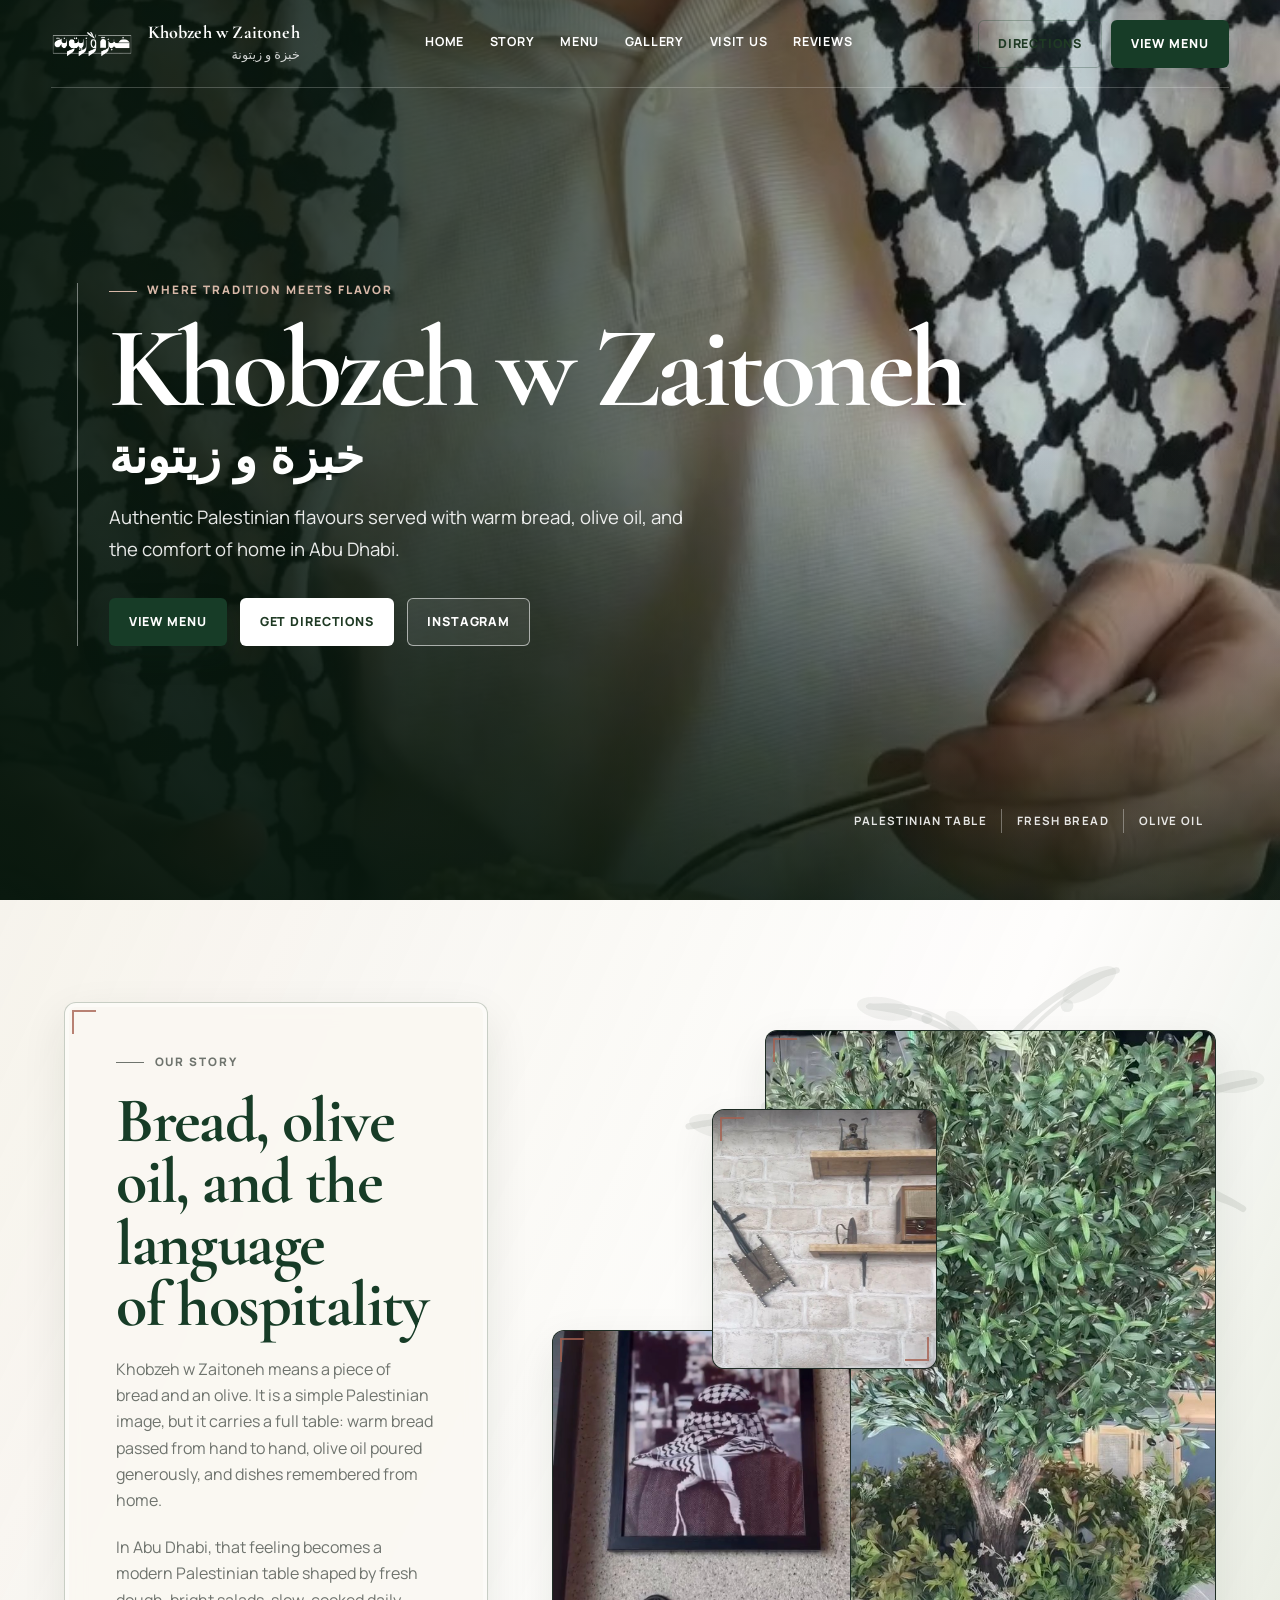
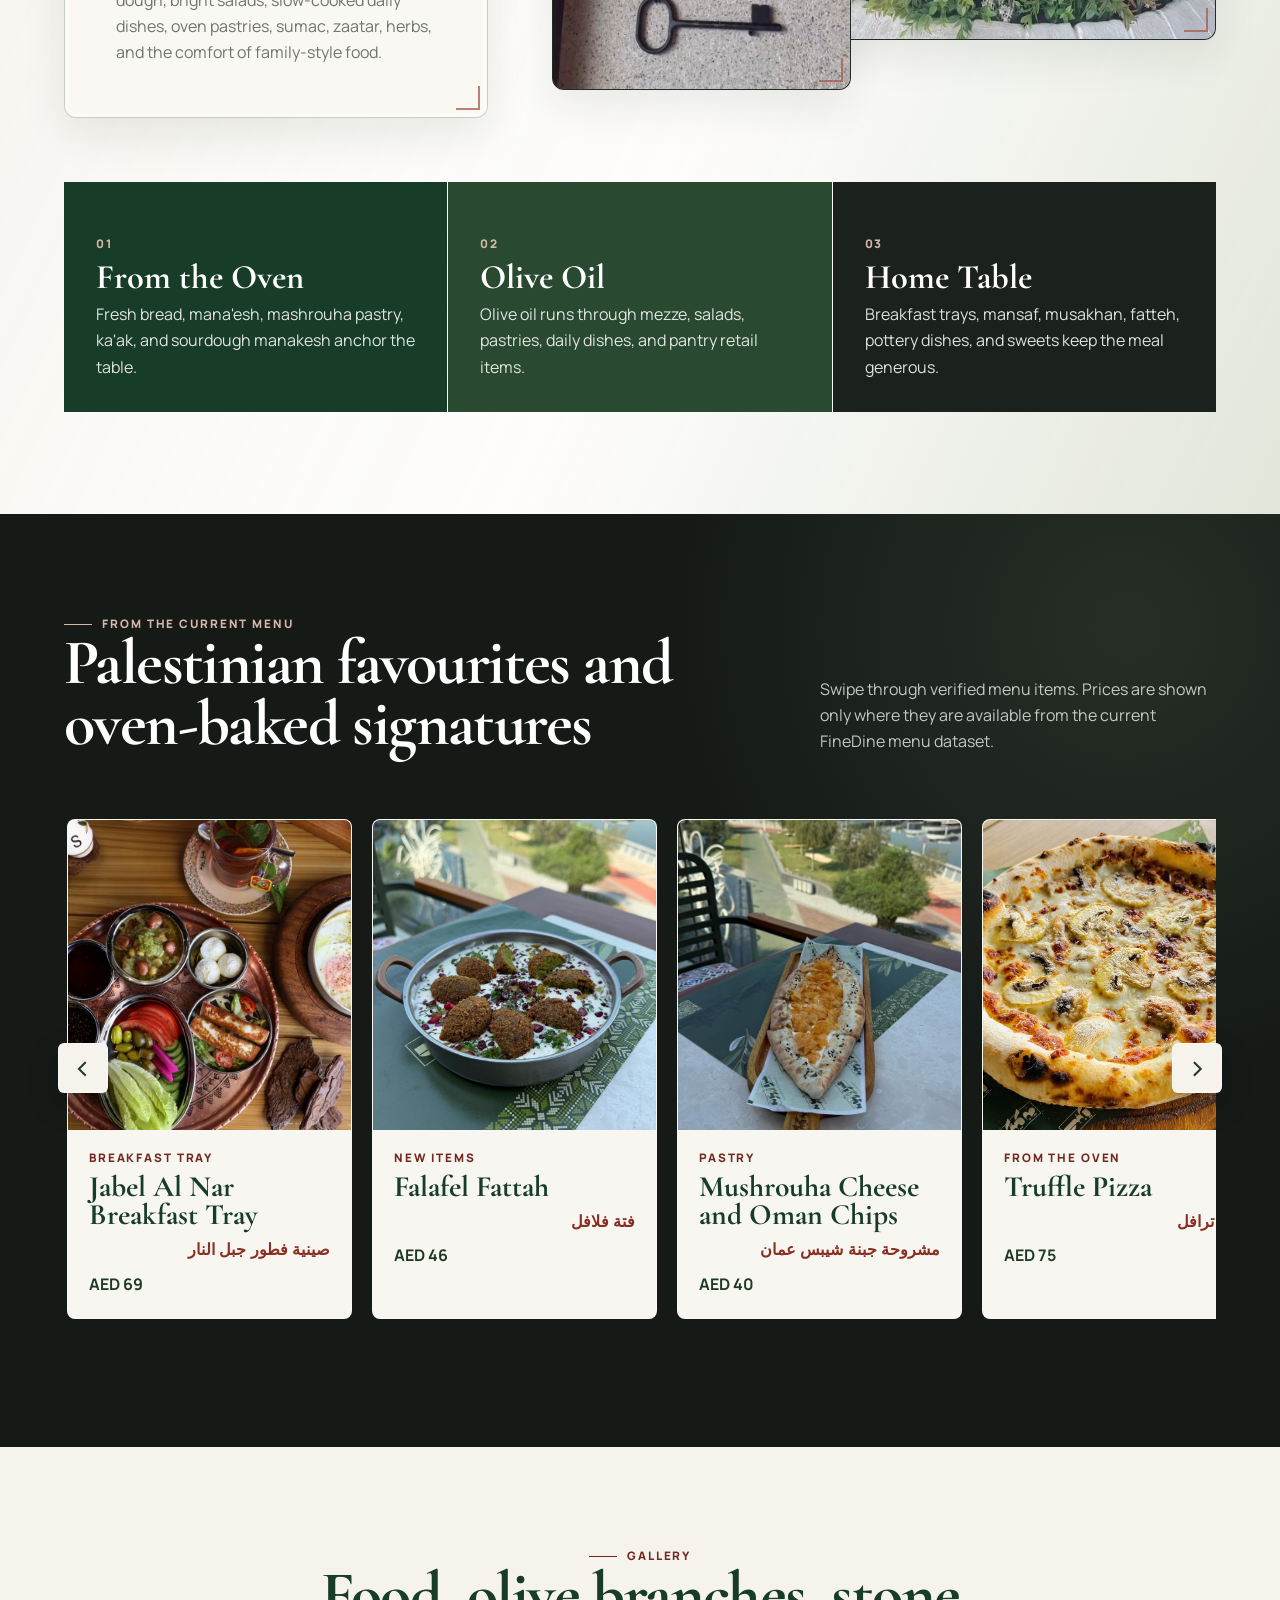
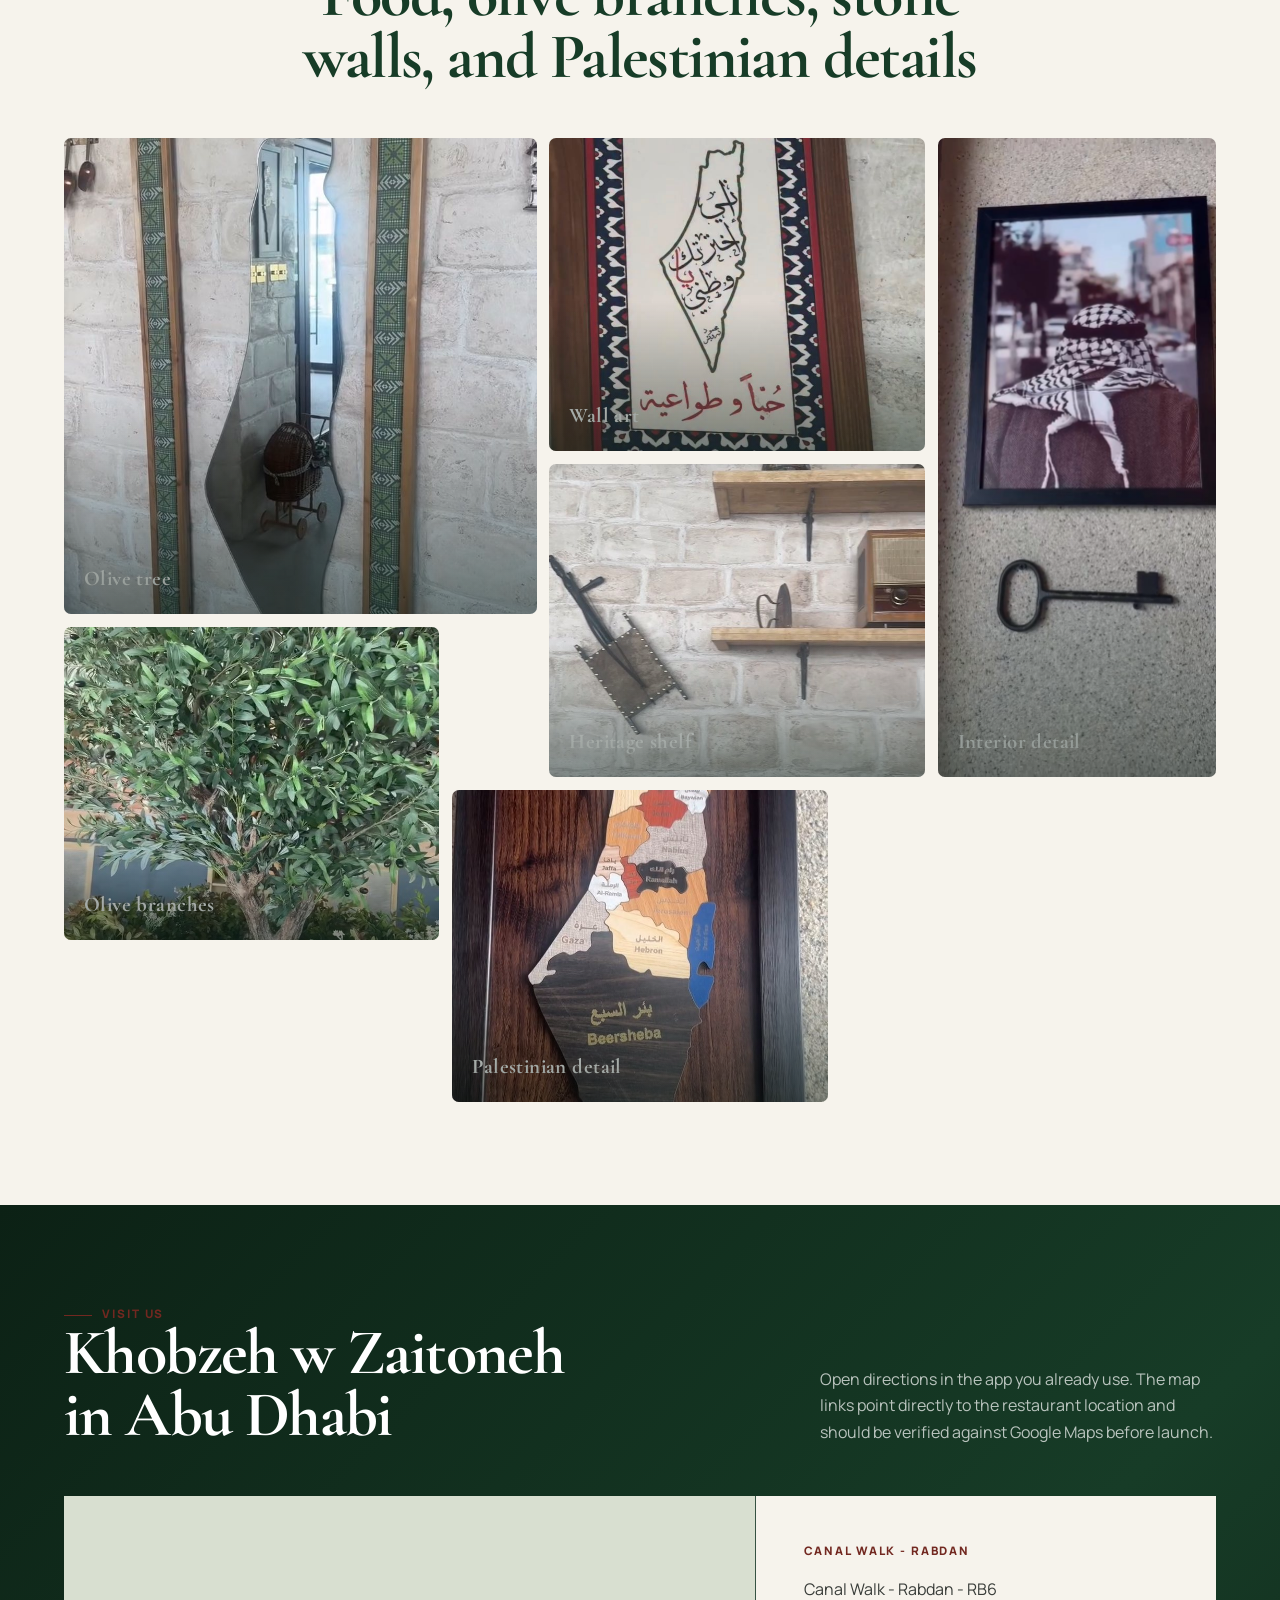
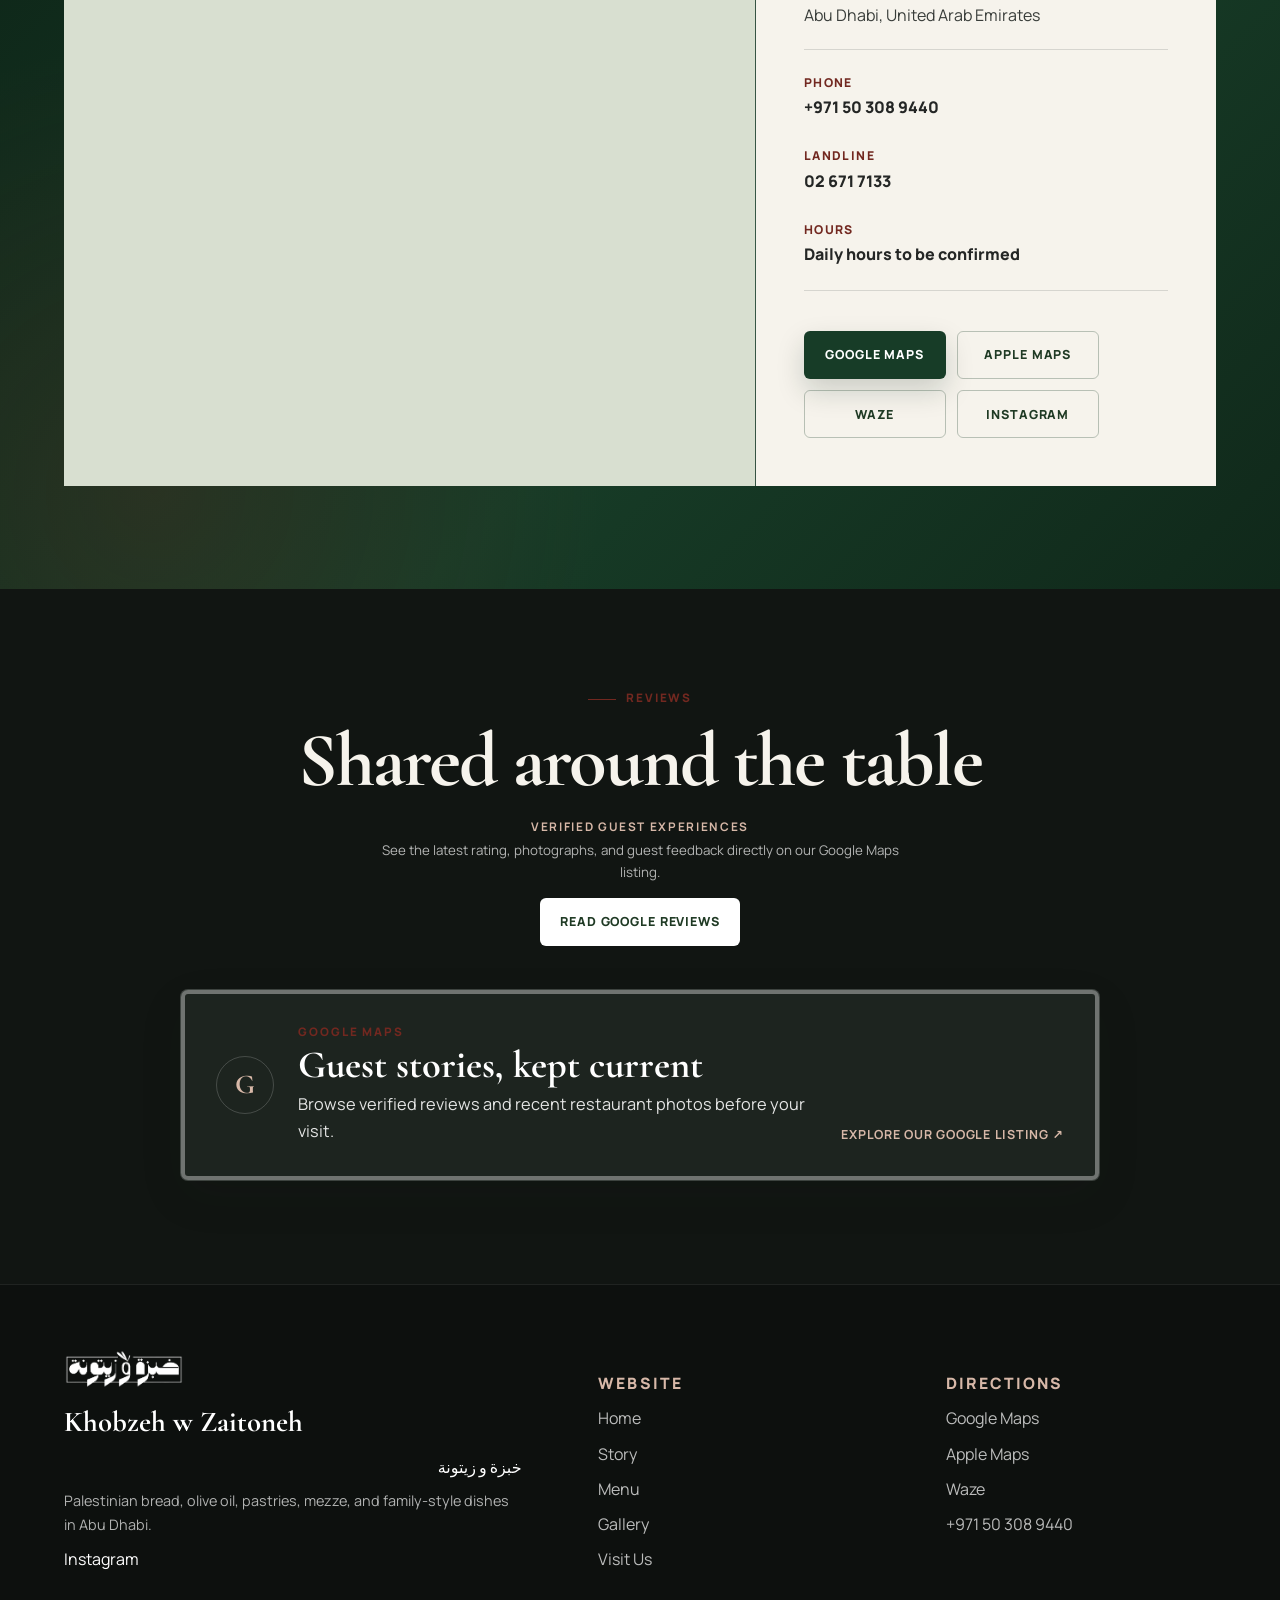
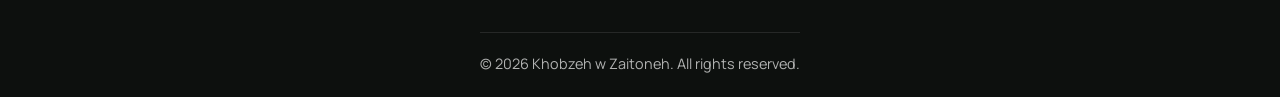
==== commit d465adc6: "test7" ====
--- a/index.html
+++ b/index.html
@@ -57,7 +57,7 @@
 
     <header class="site-header" data-header>
       <a class="brand-lockup" href="#home" aria-label="Khobzeh w Zaitoneh home">
-        <img class="brand-logo" src="assets/images/logo-cropped.jpg" alt="Khobzeh w Zaitoneh Arabic logo" />
+        <img class="brand-logo" src="assets/images/logo-transparent.png" alt="Khobzeh w Zaitoneh Arabic logo" />
         <span>
           <strong>Khobzeh w Zaitoneh</strong>
           <small lang="ar" dir="rtl">خبزة و زيتونة</small>
@@ -390,40 +390,24 @@
         <div class="google-review-shell">
           <div class="review-heading-card">
             <p class="eyebrow">Reviews</p>
-            <h2 id="reviewsTitle">Hear from our customers</h2>
+            <h2 id="reviewsTitle">Shared around the table</h2>
             <div class="review-score-block">
-              <!-- TODO: Replace with exact Google rating and review count from Google Maps or Places API. -->
-              <strong>Google rating pending</strong>
-              <span class="review-stars" aria-label="Rating pending">★★★★★</span>
-              <small>Verified Google review import requires approved static quotes or a Places API workflow.</small>
+              <!-- TODO: Add an exact rating and approved review excerpts only after verifying them on Google Maps. -->
+              <strong>Verified guest experiences</strong>
+              <small>See the latest rating, photographs, and guest feedback directly on our Google Maps listing.</small>
             </div>
-            <a class="btn btn-light" href="https://maps.app.goo.gl/xRNT1w5RNDVHsaGbA" target="_blank" rel="noopener">Open Google Reviews</a>
+            <a class="btn btn-light" href="https://maps.app.goo.gl/xRNT1w5RNDVHsaGbA" target="_blank" rel="noopener">Read Google Reviews</a>
           </div>
 
           <div class="review-grid" id="reviewGrid">
-            <a class="review-card arabic-frame" href="https://maps.app.goo.gl/xRNT1w5RNDVHsaGbA" target="_blank" rel="noopener">
-              <!-- TODO: Replace with a real Google review pulled from Google Maps / Places API. -->
-              <span class="review-avatar-fallback" aria-hidden="true">G</span>
-              <span class="review-stars" aria-label="Rating pending">★★★★★</span>
-              <p>Verified Google review quote pending.</p>
-              <strong>Reviewer name pending</strong>
-              <em>Read on Google Maps</em>
-            </a>
-            <a class="review-card arabic-frame" href="https://maps.app.goo.gl/xRNT1w5RNDVHsaGbA" target="_blank" rel="noopener">
-              <!-- TODO: Replace with a real Google review pulled from Google Maps / Places API. -->
-              <span class="review-avatar-fallback" aria-hidden="true">G</span>
-              <span class="review-stars" aria-label="Rating pending">★★★★★</span>
-              <p>Verified Google review quote pending.</p>
-              <strong>Reviewer name pending</strong>
-              <em>Read on Google Maps</em>
-            </a>
-            <a class="review-card arabic-frame" href="https://maps.app.goo.gl/xRNT1w5RNDVHsaGbA" target="_blank" rel="noopener">
-              <!-- TODO: Replace with a real Google review pulled from Google Maps / Places API. -->
-              <span class="review-avatar-fallback" aria-hidden="true">G</span>
-              <span class="review-stars" aria-label="Rating pending">★★★★★</span>
-              <p>Verified Google review quote pending.</p>
-              <strong>Reviewer name pending</strong>
-              <em>Read on Google Maps</em>
+            <a class="review-card review-cta-card arabic-frame" href="https://maps.app.goo.gl/xRNT1w5RNDVHsaGbA" target="_blank" rel="noopener">
+              <span class="review-platform-mark" aria-hidden="true">G</span>
+              <div>
+                <span class="tag">Google Maps</span>
+                <h3>Guest stories, kept current</h3>
+                <p>Browse verified reviews and recent restaurant photos before your visit.</p>
+              </div>
+              <strong>Explore our Google listing <span aria-hidden="true">↗</span></strong>
             </a>
           </div>
         </div>
@@ -433,7 +417,7 @@
     <footer class="site-footer">
       <div class="footer-grid">
         <div class="footer-brand">
-          <img src="assets/images/logo-cropped.jpg" alt="Khobzeh w Zaitoneh Arabic logo" />
+          <img src="assets/images/logo-transparent.png" alt="Khobzeh w Zaitoneh Arabic logo" />
           <strong>Khobzeh w Zaitoneh</strong>
           <span lang="ar" dir="rtl">خبزة و زيتونة</span>
           <p>Palestinian bread, olive oil, pastries, mezze, and family-style dishes in Abu Dhabi.</p>
@@ -457,7 +441,7 @@
           <a href="tel:+971503089440">+971 50 308 9440</a>
         </nav>
       </div>
-      <p class="footer-bottom">&copy; 2026 Khobzeh w Zaitoneh. Static redesign concept.</p>
+      <p class="footer-bottom">&copy; 2026 Khobzeh w Zaitoneh. All rights reserved.</p>
     </footer>
 
     <script src="script.js" defer></script>
--- a/styles.css
+++ b/styles.css
@@ -31,12 +31,15 @@
 }
 
 html {
+  max-width: 100%;
+  overflow-x: hidden;
   scroll-behavior: smooth;
 }
 
 body {
   margin: 0;
-  overflow-x: clip;
+  max-width: 100%;
+  overflow-x: hidden;
   background:
     radial-gradient(circle at top left, rgba(138, 155, 115, 0.28), transparent 32rem),
     linear-gradient(180deg, var(--white), var(--warm-white) 55%, var(--soft-cream));
@@ -61,7 +64,8 @@
 }
 
 img,
-video {
+video,
+iframe {
   display: block;
   max-width: 100%;
 }
@@ -2898,6 +2902,476 @@
   }
 }
 
+/* Latest mobile menu fix: compact search, collapsed filters, lighter category UI. */
+.menu-page,
+.menu-page main,
+.menu-page section,
+.menu-page article {
+  min-width: 0;
+}
+
+.menu-search-wrap {
+  width: 100%;
+  max-width: 960px;
+  margin-inline: auto;
+}
+
+.menu-search-input,
+#menuSearch {
+  width: 100%;
+  min-height: 52px;
+  padding: 14px 16px;
+  border: 1.5px solid rgba(36, 38, 37, 0.22);
+  border-radius: 14px;
+  background: var(--white);
+  color: var(--charcoal);
+  font-size: 1rem;
+  box-shadow: 0 10px 24px rgba(36, 38, 37, 0.06);
+  outline: none;
+}
+
+.menu-search-input:focus,
+#menuSearch:focus {
+  border-color: var(--burgundy);
+  box-shadow: 0 0 0 4px rgba(111, 29, 27, 0.12);
+}
+
+.category-filter-section {
+  position: static;
+  z-index: auto;
+  border: 0;
+  background: transparent;
+  box-shadow: none;
+  backdrop-filter: none;
+  padding: 0 clamp(1rem, 4vw, 3rem) 1rem;
+}
+
+.quick-filter-panel {
+  width: min(100%, 1120px);
+  margin: 0 auto;
+  overflow: hidden;
+  border: 1.5px solid rgba(36, 38, 37, 0.14);
+  border-radius: 16px;
+  background: var(--white);
+  box-shadow: 0 10px 28px rgba(36, 38, 37, 0.06);
+}
+
+.quick-filter-toggle {
+  display: flex;
+  align-items: center;
+  justify-content: space-between;
+  gap: 12px;
+  width: 100%;
+  min-height: 54px;
+  border: 0;
+  background: var(--white);
+  color: var(--charcoal);
+  padding: 14px 16px;
+  font-weight: 900;
+  text-align: left;
+  cursor: pointer;
+}
+
+.quick-filter-status {
+  margin-left: auto;
+  color: var(--stone-grey);
+  font-size: 0.85rem;
+  font-weight: 700;
+}
+
+.quick-filter-icon {
+  display: inline-grid;
+  width: 28px;
+  height: 28px;
+  place-items: center;
+  border-radius: 50%;
+  background: rgba(111, 29, 27, 0.08);
+  color: var(--burgundy);
+  transition: transform 0.2s ease;
+}
+
+.quick-filter-toggle[aria-expanded="true"] .quick-filter-icon {
+  transform: rotate(180deg);
+}
+
+.quick-filter-content {
+  border-top: 1px solid rgba(36, 38, 37, 0.1);
+  background: var(--warm-white);
+  padding: 14px;
+}
+
+.quick-filter-content[hidden] {
+  display: none;
+}
+
+.category-pills,
+.category-nav.category-pills {
+  display: flex;
+  flex-wrap: wrap;
+  gap: 8px;
+  max-width: none;
+  width: 100%;
+  margin: 0;
+  overflow: visible;
+  padding: 0;
+}
+
+.category-nav.category-pills button,
+.category-nav.category-pills .category-group-button {
+  flex: 0 1 auto;
+  min-width: 0;
+  min-height: 40px;
+  border: 1.5px solid rgba(31, 58, 36, 0.24);
+  border-radius: 12px;
+  background: var(--white);
+  color: var(--deep-green);
+  padding: 9px 12px;
+  box-shadow: none;
+  font-size: 0.92rem;
+  line-height: 1.15;
+  white-space: normal;
+  overflow-wrap: anywhere;
+}
+
+.category-nav.category-pills .category-group-button {
+  border-color: rgba(111, 29, 27, 0.28);
+  background: rgba(111, 29, 27, 0.04);
+  color: var(--maroon);
+}
+
+.category-nav.category-pills button:hover,
+.category-nav.category-pills button:focus-visible,
+.category-nav.category-pills .category-group-button:hover,
+.category-nav.category-pills .category-group-button:focus-visible {
+  border-color: var(--burgundy);
+  background: rgba(111, 29, 27, 0.08);
+  color: var(--burgundy);
+}
+
+.category-nav.category-pills button.is-active,
+.category-nav.category-pills button.active,
+.category-nav.category-pills .category-group-button.is-active,
+.category-nav.category-pills .category-group-button.active {
+  border-color: var(--burgundy);
+  background: var(--burgundy);
+  color: var(--white);
+}
+
+.visual-category-card-primary {
+  border-color: rgba(111, 29, 27, 0.26);
+  background:
+    linear-gradient(180deg, rgba(255, 255, 255, 0.98), rgba(238, 231, 218, 0.82)),
+    var(--white);
+  color: var(--charcoal);
+}
+
+.visual-category-card-primary .visual-category-text small,
+.visual-category-card-primary .arabic-name {
+  color: var(--stone-grey);
+}
+
+.menu-group-header {
+  border-left-color: var(--burgundy);
+  background:
+    linear-gradient(90deg, var(--soft-charcoal), var(--charcoal));
+}
+
+.menu-group-header h3 {
+  color: var(--rose-clay);
+}
+
+.category-accordion-trigger,
+button.menu-section-header,
+.menu-section-header {
+  border: 2px solid rgba(31, 58, 36, 0.2);
+  background: var(--white);
+  color: var(--charcoal);
+}
+
+.menu-section-header h3 {
+  color: var(--charcoal);
+}
+
+.menu-section-header .arabic-name,
+.category-meta {
+  color: var(--dark-red);
+}
+
+.chevron {
+  border-color: rgba(111, 29, 27, 0.22);
+  background: rgba(111, 29, 27, 0.06);
+  color: var(--burgundy);
+}
+
+.category-accordion-trigger[aria-expanded="true"],
+button.menu-section-header[aria-expanded="true"] {
+  border-color: rgba(184, 155, 94, 0.72);
+  background:
+    linear-gradient(135deg, var(--charcoal), var(--deep-green));
+  color: var(--white);
+}
+
+.category-accordion-trigger[aria-expanded="true"] h3,
+.category-accordion-trigger[aria-expanded="true"] .arabic-name,
+.category-accordion-trigger[aria-expanded="true"] .category-meta {
+  color: var(--white);
+}
+
+.category-accordion-trigger[aria-expanded="true"] .chevron {
+  border-color: rgba(255, 255, 255, 0.22);
+  background: rgba(255, 255, 255, 0.12);
+  color: var(--white);
+}
+
+.menu-item-card,
+.menu-item-card.no-photo {
+  width: 100%;
+  min-width: 0;
+}
+
+.menu-card-content,
+.menu-card-top,
+.menu-card-title {
+  min-width: 0;
+}
+
+.menu-item-card h4,
+.menu-card-title .arabic-name,
+.menu-item-card p {
+  overflow-wrap: anywhere;
+}
+
+.menu-price {
+  white-space: nowrap;
+}
+
+@media (max-width: 768px) {
+  .menu-tools {
+    position: sticky;
+    top: 0;
+    z-index: 80;
+    padding: 0.75rem 0.9rem;
+  }
+
+  .menu-search-input,
+  #menuSearch {
+    min-height: 48px;
+    border-radius: 12px;
+    padding: 12px 14px;
+    font-size: 0.95rem;
+  }
+
+  .category-filter-section {
+    padding: 0 0 1rem;
+  }
+
+  .quick-filter-panel {
+    width: auto;
+    margin-inline: 16px;
+    border-radius: 14px;
+  }
+
+  .quick-filter-toggle {
+    min-height: 50px;
+    padding: 12px 14px;
+  }
+
+  .quick-filter-status {
+    display: none;
+  }
+
+  .quick-filter-content {
+    padding: 12px;
+  }
+
+  .category-pills,
+  .category-nav.category-pills {
+    display: grid;
+    grid-template-columns: repeat(2, minmax(0, 1fr));
+    gap: 8px;
+  }
+
+  .category-nav.category-pills button,
+  .category-nav.category-pills .category-group-button {
+    width: 100%;
+    min-height: 42px;
+    padding: 9px 8px;
+    font-size: 0.86rem;
+    text-align: center;
+  }
+
+  .menu-group,
+  .menu-section {
+    scroll-margin-top: 92px;
+  }
+
+  .menu-group-header {
+    padding: 0.9rem 1rem;
+  }
+
+  .menu-section-header {
+    gap: 0.7rem;
+    margin-bottom: 0.7rem;
+    padding: 0.85rem;
+  }
+
+  .menu-section-header h3 {
+    font-size: 1.22rem;
+  }
+
+  .category-meta {
+    font-size: 0.78rem;
+  }
+
+  .chevron {
+    width: 28px;
+    height: 28px;
+  }
+}
+
+@media (max-width: 640px) {
+  .menu-header {
+    overflow-x: hidden;
+  }
+
+  .visual-category-section {
+    padding-inline: 0;
+  }
+
+  .visual-category-section .menu-overview-heading {
+    padding-inline: 1rem;
+  }
+
+  .visual-category-strip {
+    max-width: 100%;
+    padding-inline: 1rem;
+  }
+
+  .visual-category-card,
+  .visual-category-card-primary {
+    flex-basis: 118px;
+  }
+
+  .signature-section,
+  .full-menu-section {
+    padding-inline: 0.9rem;
+  }
+
+  .menu-item-grid {
+    grid-template-columns: 1fr;
+    gap: 12px;
+  }
+
+  .menu-item-card,
+  .menu-item-card.no-photo {
+    display: grid;
+    grid-template-columns: 82px minmax(0, 1fr);
+    gap: 12px;
+    min-height: 0;
+    padding: 12px;
+  }
+
+  .menu-item-image,
+  .menu-item-card.no-photo .menu-item-image {
+    width: 82px;
+    height: 82px;
+    border-radius: 12px;
+  }
+
+  .menu-card-top {
+    display: grid;
+    grid-template-columns: minmax(0, 1fr) auto;
+    align-items: start;
+    gap: 8px;
+  }
+
+  .menu-item-card h4 {
+    font-size: 0.94rem;
+    line-height: 1.22;
+  }
+
+  .menu-card-title .arabic-name {
+    font-size: 0.86rem;
+    line-height: 1.35;
+  }
+
+  .menu-item-card p {
+    -webkit-line-clamp: 2;
+    font-size: 0.82rem;
+    line-height: 1.38;
+  }
+
+  .menu-price {
+    max-width: 94px;
+    color: var(--maroon);
+    font-size: 0.9rem;
+    line-height: 1.2;
+    text-align: right;
+    white-space: normal;
+  }
+}
+
+@media (max-width: 430px) {
+  .quick-filter-panel {
+    margin-inline: 12px;
+  }
+
+  .category-nav.category-pills button,
+  .category-nav.category-pills .category-group-button {
+    font-size: 0.8rem;
+  }
+
+  .menu-item-card,
+  .menu-item-card.no-photo {
+    grid-template-columns: 82px minmax(0, 1fr);
+    gap: 10px;
+    padding: 10px;
+  }
+
+  .menu-item-image,
+  .menu-item-card.no-photo .menu-item-image {
+    width: 82px;
+    height: 82px;
+  }
+
+  .menu-price {
+    max-width: 84px;
+    font-size: 0.84rem;
+  }
+}
+
+/* Transparent brand artwork: keep the logo integrated into dark surfaces. */
+.brand-logo,
+.site-header.is-scrolled .brand-logo,
+.menu-brand .brand-logo,
+.footer-brand img {
+  background: transparent;
+  filter: brightness(0) invert(1);
+  mix-blend-mode: normal;
+}
+
+@media (max-width: 375px) {
+  .menu-search-input,
+  #menuSearch {
+    font-size: 0.9rem;
+  }
+
+  .category-nav.category-pills {
+    grid-template-columns: 1fr;
+  }
+
+  .menu-item-card,
+  .menu-item-card.no-photo {
+    grid-template-columns: 82px minmax(0, 1fr);
+  }
+
+  .menu-item-image,
+  .menu-item-card.no-photo .menu-item-image {
+    width: 82px;
+    height: 82px;
+  }
+}
+
 @media (prefers-reduced-motion: reduce) {
   *,
   *::before,
@@ -2907,3 +3381,1095 @@
     scroll-behavior: auto !important;
   }
 }
+
+/* Professional refinement preview — July 2026. */
+:root {
+  --paper: #f6f3ec;
+  --paper-deep: #ebe5d9;
+  --ink: #1b211d;
+  --pine: #173c27;
+  --pine-dark: #0d2819;
+  --olive-soft: #71805f;
+  --wine: #722820;
+  --clay: #a65f4f;
+  --hairline: rgba(27, 33, 29, 0.14);
+  --shadow-soft: 0 16px 45px rgba(20, 38, 26, 0.09);
+  --shadow-hover: 0 24px 60px rgba(20, 38, 26, 0.16);
+  --radius: 12px;
+}
+
+body {
+  background: var(--paper);
+  color: var(--ink);
+  line-height: 1.65;
+}
+
+body::before {
+  opacity: 0.18;
+  background-image: radial-gradient(rgba(23, 60, 39, 0.18) 0.55px, transparent 0.55px);
+  background-size: 10px 10px;
+}
+
+h1,
+h2,
+h3 {
+  color: var(--pine);
+  line-height: 0.96;
+  text-wrap: balance;
+}
+
+.section {
+  padding: clamp(5rem, 8vw, 8rem) clamp(1.1rem, 5vw, 5rem);
+}
+
+.section-heading {
+  margin-bottom: clamp(2rem, 4vw, 3.2rem);
+}
+
+.section-heading h2,
+.story-copy h2,
+.menu-count-row h2 {
+  letter-spacing: -0.025em;
+}
+
+.eyebrow,
+.tag {
+  color: var(--wine);
+  font-size: 0.73rem;
+  letter-spacing: 0.16em;
+  line-height: 1.3;
+}
+
+.eyebrow::before {
+  content: "";
+  display: inline-block;
+  width: 28px;
+  height: 1px;
+  margin-right: 0.65rem;
+  vertical-align: middle;
+  background: currentColor;
+}
+
+.arabic-frame {
+  border: 1px solid rgba(23, 60, 39, 0.42);
+  border-radius: var(--radius);
+  box-shadow: var(--shadow-soft), inset 0 0 0 4px rgba(255, 255, 255, 0.36);
+}
+
+.arabic-frame::before,
+.arabic-frame::after {
+  width: 22px;
+  height: 22px;
+  border-color: var(--clay);
+  opacity: 0.78;
+}
+
+.arabic-frame::before {
+  top: 7px;
+  left: 7px;
+}
+
+.arabic-frame::after {
+  right: 7px;
+  bottom: 7px;
+}
+
+.btn {
+  min-height: 48px;
+  border-radius: 6px;
+  padding: 0.82rem 1.2rem;
+  font-size: 0.78rem;
+  font-weight: 800;
+  letter-spacing: 0.07em;
+  text-transform: uppercase;
+}
+
+.btn-solid {
+  background: var(--pine);
+  box-shadow: 0 12px 28px rgba(13, 40, 25, 0.18);
+}
+
+.btn-solid:hover,
+.btn-solid:focus-visible {
+  background: var(--wine);
+}
+
+.btn-ghost {
+  border-color: rgba(23, 60, 39, 0.28);
+  background: transparent;
+}
+
+.site-header {
+  min-height: 88px;
+  gap: 1.5rem;
+  padding: 0.8rem clamp(1rem, 4vw, 4rem);
+}
+
+.site-header::after {
+  content: "";
+  position: absolute;
+  right: clamp(1rem, 4vw, 4rem);
+  bottom: 0;
+  left: clamp(1rem, 4vw, 4rem);
+  height: 1px;
+  background: rgba(255, 255, 255, 0.22);
+}
+
+.site-header.is-scrolled,
+.site-header.nav-open {
+  background: rgba(12, 31, 19, 0.94);
+  box-shadow: 0 12px 34px rgba(4, 18, 10, 0.16);
+}
+
+.site-header.is-scrolled::after,
+.site-header.nav-open::after {
+  opacity: 0;
+}
+
+.brand-lockup {
+  gap: 0.9rem;
+}
+
+.brand-logo,
+.brand-lockup img {
+  width: 82px;
+  height: 50px;
+}
+
+.brand-lockup strong {
+  font-family: "Cormorant Garamond", Georgia, serif;
+  font-size: 1.13rem;
+  letter-spacing: 0.01em;
+}
+
+.brand-lockup small {
+  font-size: 0.8rem;
+}
+
+.primary-nav {
+  gap: clamp(1rem, 2vw, 1.8rem);
+  font-size: 0.78rem;
+  font-weight: 700;
+  letter-spacing: 0.06em;
+  text-transform: uppercase;
+}
+
+.primary-nav a::after {
+  background: var(--clay);
+}
+
+.hero {
+  min-height: max(760px, 100svh);
+  align-items: end;
+  padding: 11rem clamp(1.1rem, 6vw, 6rem) 4.2rem;
+}
+
+.hero-media {
+  background-color: var(--pine-dark);
+}
+
+.hero-video,
+.hero-media img {
+  object-position: center 12%;
+  transform: none;
+}
+
+.hero-overlay {
+  background:
+    linear-gradient(90deg, rgba(8, 24, 14, 0.94) 0%, rgba(8, 24, 14, 0.7) 42%, rgba(8, 24, 14, 0.16) 78%),
+    linear-gradient(0deg, rgba(8, 24, 14, 0.78) 0%, transparent 52%);
+}
+
+.hero-content {
+  max-width: 900px;
+  padding-left: clamp(1rem, 2.4vw, 2rem);
+  border-left: 1px solid rgba(255, 255, 255, 0.42);
+}
+
+.hero .eyebrow {
+  color: #d7b8a8;
+}
+
+.hero h1 {
+  margin-top: 1rem;
+  font-size: clamp(4rem, 9vw, 8.4rem);
+  letter-spacing: -0.045em;
+}
+
+.hero h1 span {
+  margin-top: 0.55rem;
+  font-size: clamp(1.8rem, 3.7vw, 3.4rem);
+  letter-spacing: 0;
+}
+
+.hero-copy {
+  max-width: 590px;
+  margin-top: 1.35rem;
+  font-size: clamp(1rem, 1.45vw, 1.2rem);
+  line-height: 1.75;
+}
+
+.hero-actions {
+  margin-top: 2rem;
+}
+
+.hero-note {
+  justify-self: end;
+  align-self: end;
+  gap: 0;
+  margin-top: 3.5rem;
+}
+
+.hero-note span {
+  border: 0;
+  border-right: 1px solid rgba(255, 255, 255, 0.34);
+  border-radius: 0;
+  background: transparent;
+  padding: 0.15rem 0.9rem;
+  font-size: 0.72rem;
+  font-weight: 700;
+  letter-spacing: 0.12em;
+  text-transform: uppercase;
+}
+
+.hero-note span:last-child {
+  border-right: 0;
+  padding-right: 0;
+}
+
+.story-section {
+  background:
+    linear-gradient(115deg, rgba(246, 243, 236, 0.98), rgba(255, 255, 255, 0.86) 58%, rgba(220, 226, 212, 0.76)),
+    var(--paper);
+}
+
+.story-olive-art {
+  right: -4vw;
+  top: 1rem;
+  opacity: 0.34;
+  filter: saturate(0.75);
+}
+
+.story-shell {
+  max-width: 1360px;
+  grid-template-columns: minmax(340px, 0.78fr) minmax(520px, 1.22fr);
+  gap: clamp(2rem, 5vw, 5rem);
+}
+
+.story-copy {
+  gap: 1.25rem;
+  border-color: rgba(23, 60, 39, 0.22);
+  background: rgba(250, 248, 242, 0.9);
+  padding: clamp(1.8rem, 4vw, 3.2rem);
+}
+
+.story-copy p:not(.eyebrow) {
+  max-width: 56ch;
+}
+
+.story-collage {
+  min-height: 660px;
+}
+
+.story-photo {
+  border-color: rgba(23, 60, 39, 0.34);
+}
+
+.story-photo-main {
+  height: 610px;
+}
+
+.story-photo-offset {
+  height: 360px;
+}
+
+.story-photo-small {
+  height: 260px;
+}
+
+.story-values {
+  max-width: 1360px;
+  gap: 1px;
+  margin-top: 4rem;
+  background: rgba(255, 255, 255, 0.22);
+}
+
+.story-values article {
+  min-height: 230px;
+  align-content: end;
+  border: 0;
+  border-radius: 0;
+  background: var(--pine);
+  padding: 2rem;
+  box-shadow: none;
+}
+
+.story-values article:nth-child(2) {
+  background: #294a30;
+}
+
+.story-values article:nth-child(3) {
+  background: var(--ink);
+}
+
+.story-values article::before,
+.story-values article::after {
+  display: none;
+}
+
+.story-values span {
+  color: #d7b8a8;
+  font-size: 0.74rem;
+  letter-spacing: 0.14em;
+}
+
+.story-values h3 {
+  font-size: 2.15rem;
+}
+
+.featured-section {
+  background:
+    radial-gradient(circle at 88% 12%, rgba(113, 128, 95, 0.2), transparent 28rem),
+    #151a17;
+}
+
+.featured-section .eyebrow {
+  color: #d7b8a8;
+}
+
+.dish-carousel {
+  grid-auto-columns: minmax(285px, 23.5%);
+  gap: 1.25rem;
+  padding-block: 0.8rem 1.6rem;
+}
+
+.dish-card {
+  min-height: 470px;
+  border-color: rgba(255, 255, 255, 0.14);
+  border-radius: 8px;
+  background: #f8f6f0;
+  box-shadow: none;
+}
+
+.dish-card::before,
+.dish-card::after {
+  display: none;
+}
+
+.dish-card img {
+  height: 310px;
+}
+
+.dish-card-body {
+  gap: 0.45rem;
+  padding: 1.3rem;
+}
+
+.dish-card h3 {
+  font-size: 1.85rem;
+}
+
+.dish-card:hover,
+.dish-card:focus-within {
+  transform: translateY(-7px);
+  border-color: rgba(215, 184, 168, 0.7);
+}
+
+.dish-overlay {
+  min-height: 46%;
+  padding: 1.35rem;
+  background: linear-gradient(180deg, rgba(13, 40, 25, 0.04), rgba(13, 40, 25, 0.97) 48%);
+}
+
+.carousel-arrow {
+  width: 50px;
+  height: 50px;
+  border-radius: 6px;
+  background: var(--paper);
+  box-shadow: 0 12px 30px rgba(0, 0, 0, 0.22);
+}
+
+.gallery-section {
+  background: var(--paper);
+}
+
+.gallery-grid {
+  gap: 0.8rem;
+}
+
+.gallery-grid figure {
+  border: 0;
+  border-radius: 7px;
+  box-shadow: none;
+}
+
+.gallery-grid figure::before,
+.gallery-grid figure::after {
+  display: none;
+}
+
+.gallery-grid figure::after {
+  content: "";
+  display: block;
+  position: absolute;
+  inset: 0;
+  width: auto;
+  height: auto;
+  border: 0;
+  background: linear-gradient(0deg, rgba(6, 22, 13, 0.6), transparent 48%);
+  opacity: 0.8;
+}
+
+.gallery-grid figcaption {
+  z-index: 2;
+  left: 1.25rem;
+  bottom: 1.1rem;
+  border-radius: 0;
+  background: transparent;
+  padding: 0;
+  font-family: "Cormorant Garamond", Georgia, serif;
+  font-size: 1.3rem;
+  letter-spacing: 0.02em;
+}
+
+.visit-section {
+  background:
+    radial-gradient(circle at 12% 90%, rgba(114, 40, 32, 0.22), transparent 28rem),
+    linear-gradient(135deg, #0c2115, #173c27 62%, #10281a);
+}
+
+.visit-layout {
+  max-width: 1360px;
+  gap: 1px;
+  background: rgba(255, 255, 255, 0.14);
+}
+
+.map-panel,
+.visit-card {
+  border: 0;
+  border-radius: 0;
+  box-shadow: none;
+}
+
+.map-panel::before,
+.map-panel::after,
+.visit-card::before,
+.visit-card::after {
+  display: none;
+}
+
+.visit-card {
+  background: var(--paper);
+  padding: clamp(2rem, 4vw, 3rem);
+}
+
+.contact-list {
+  border-block: 1px solid var(--hairline);
+  padding-block: 1.4rem;
+}
+
+.contact-list div + div {
+  margin-top: 0.85rem;
+}
+
+.contact-list dt {
+  color: var(--wine);
+  letter-spacing: 0.12em;
+}
+
+.reviews-section {
+  background: #111512;
+}
+
+.review-heading-card {
+  max-width: 760px;
+  margin-inline: auto;
+}
+
+.review-heading-card h2 {
+  color: var(--paper);
+  font-family: "Cormorant Garamond", Georgia, serif;
+  font-size: clamp(3rem, 6vw, 5.6rem);
+  font-weight: 700;
+  letter-spacing: -0.025em;
+}
+
+.review-score-block strong {
+  color: #d7b8a8;
+  font-size: 0.74rem;
+  letter-spacing: 0.14em;
+}
+
+.review-grid {
+  grid-template-columns: 1fr;
+  max-width: 920px;
+  margin-top: 2.7rem;
+}
+
+.review-cta-card {
+  grid-template-columns: auto minmax(0, 1fr) auto;
+  align-items: center;
+  min-height: 0;
+  gap: 1.5rem;
+  border-color: rgba(255, 255, 255, 0.14);
+  border-radius: 8px;
+  background: #1d241f;
+  padding: clamp(1.4rem, 3vw, 2.2rem);
+}
+
+.review-cta-card::before,
+.review-cta-card::after {
+  display: none;
+}
+
+.review-platform-mark {
+  display: grid;
+  width: 58px;
+  height: 58px;
+  place-items: center;
+  border: 1px solid rgba(255, 255, 255, 0.18);
+  border-radius: 50%;
+  color: #d7b8a8;
+  font-family: "Cormorant Garamond", Georgia, serif;
+  font-size: 1.7rem;
+  font-weight: 700;
+}
+
+.review-cta-card div {
+  display: grid;
+  gap: 0.45rem;
+}
+
+.review-cta-card h3 {
+  color: var(--white);
+  font-size: clamp(1.75rem, 3vw, 2.5rem);
+}
+
+.review-cta-card > strong {
+  color: #d7b8a8;
+  font-size: 0.78rem;
+  letter-spacing: 0.06em;
+  text-transform: uppercase;
+}
+
+.site-footer {
+  border-top: 1px solid rgba(255, 255, 255, 0.08);
+  background: #0d100e;
+}
+
+.site-footer h2 {
+  color: #d7b8a8;
+  letter-spacing: 0.13em;
+}
+
+.site-footer nav a {
+  width: fit-content;
+  color: rgba(255, 255, 255, 0.72);
+}
+
+.footer-bottom {
+  border-top: 1px solid rgba(255, 255, 255, 0.1);
+  padding-top: 1.2rem;
+}
+
+/* Menu page refinement */
+.menu-page {
+  background: var(--paper);
+}
+
+.menu-header {
+  min-height: 690px;
+  background: var(--pine-dark);
+}
+
+.menu-header-bg {
+  background:
+    linear-gradient(90deg, rgba(8, 24, 14, 0.96) 0%, rgba(8, 24, 14, 0.72) 52%, rgba(8, 24, 14, 0.3)),
+    url("assets/images/menu-background.jpg") center/cover;
+}
+
+.menu-header-inner {
+  max-width: 1360px;
+  padding-top: 1.5rem;
+  padding-bottom: clamp(4rem, 8vw, 7rem);
+}
+
+.menu-title-grid {
+  grid-template-columns: minmax(0, 1fr) minmax(330px, 0.54fr);
+}
+
+.menu-title-block h1 {
+  max-width: 780px;
+  font-family: "Cormorant Garamond", Georgia, serif;
+  font-size: clamp(4rem, 8vw, 7rem);
+  font-weight: 700;
+  letter-spacing: -0.04em;
+}
+
+.menu-hero-card {
+  border-color: rgba(255, 255, 255, 0.3);
+  border-radius: 8px;
+  background: #121b15;
+  box-shadow: 0 28px 70px rgba(0, 0, 0, 0.28);
+}
+
+.menu-hero-card::before,
+.menu-hero-card::after {
+  border-color: #d7b8a8;
+}
+
+.menu-hero-card img {
+  height: 440px;
+}
+
+.menu-hero-card figcaption {
+  background: #121b15;
+  color: rgba(255, 255, 255, 0.72);
+}
+
+.menu-tools {
+  border: 0;
+  background: var(--paper);
+  padding-top: 1.3rem;
+  padding-bottom: 1.3rem;
+}
+
+.search-wrap span {
+  color: var(--wine);
+  letter-spacing: 0.13em;
+}
+
+.menu-search-input,
+#menuSearch {
+  border: 1px solid rgba(23, 60, 39, 0.24);
+  border-radius: 7px;
+  background: rgba(255, 255, 255, 0.78);
+  box-shadow: none;
+}
+
+.visual-category-section {
+  border-block: 1px solid var(--hairline);
+  background: #ece8df;
+}
+
+.menu-overview-heading {
+  max-width: 1320px;
+}
+
+.menu-overview-heading h2 {
+  color: var(--pine);
+  font-family: "Cormorant Garamond", Georgia, serif;
+  font-size: clamp(2.8rem, 5vw, 4.5rem);
+  font-weight: 700;
+}
+
+.visual-category-strip {
+  gap: 0.75rem;
+}
+
+.visual-category-card,
+.visual-category-card-primary {
+  flex-basis: 154px;
+  gap: 0.7rem;
+  border: 1px solid rgba(23, 60, 39, 0.18);
+  border-radius: 7px;
+  background: rgba(255, 255, 255, 0.82);
+  color: var(--ink);
+  box-shadow: none;
+}
+
+.visual-category-card:hover,
+.visual-category-card:focus-visible,
+.visual-category-card.is-active {
+  border-color: var(--wine);
+  box-shadow: 0 14px 34px rgba(20, 38, 26, 0.1);
+}
+
+.visual-category-media {
+  border-radius: 4px;
+}
+
+.category-filter-section {
+  padding-top: 1.25rem;
+  padding-bottom: 1.25rem;
+  background: var(--paper);
+}
+
+.quick-filter-panel {
+  border: 1px solid var(--hairline);
+  border-radius: 7px;
+  box-shadow: none;
+}
+
+.quick-filter-toggle {
+  min-height: 60px;
+  padding-inline: 1.2rem;
+  letter-spacing: 0.02em;
+}
+
+.quick-filter-content {
+  background: #efebe3;
+}
+
+.category-nav.category-pills button,
+.category-nav.category-pills .category-group-button {
+  border-radius: 5px;
+  font-size: 0.8rem;
+  font-weight: 800;
+}
+
+.signature-section {
+  background: var(--paper);
+}
+
+.signature-grid {
+  gap: 1.2rem;
+  max-width: 1360px;
+}
+
+.signature-card {
+  min-height: 450px;
+  gap: 0.9rem;
+  border: 1px solid rgba(23, 60, 39, 0.22);
+  border-radius: 7px;
+  box-shadow: none;
+}
+
+.signature-card::before,
+.signature-card::after {
+  display: none;
+}
+
+.signature-card > img {
+  height: 230px;
+  aspect-ratio: auto;
+}
+
+.signature-card h3 {
+  font-size: 1.85rem;
+}
+
+.full-menu-section {
+  background: #ebe7df;
+}
+
+.menu-count-row,
+.menu-sections {
+  max-width: 1360px;
+}
+
+.menu-count-row {
+  padding-bottom: 1.2rem;
+  border-bottom: 1px solid var(--hairline);
+}
+
+.menu-group {
+  gap: 1rem;
+}
+
+.menu-group-header {
+  border-left: 4px solid var(--clay);
+  border-radius: 0 6px 6px 0;
+  background: var(--ink);
+}
+
+.menu-group-header h3 {
+  color: #e3c7b8;
+  font-family: "Cormorant Garamond", Georgia, serif;
+  font-size: clamp(1.6rem, 3vw, 2.3rem);
+}
+
+.category-accordion-trigger,
+button.menu-section-header,
+.menu-section-header {
+  border: 1px solid rgba(23, 60, 39, 0.2);
+  border-radius: 6px;
+  box-shadow: none;
+}
+
+.category-accordion-trigger::before,
+.category-accordion-trigger::after {
+  display: none;
+}
+
+.category-accordion-trigger[aria-expanded="true"],
+button.menu-section-header[aria-expanded="true"] {
+  border-color: var(--pine);
+  background: var(--pine);
+}
+
+.menu-section-header h3 {
+  font-family: "Cormorant Garamond", Georgia, serif;
+  font-size: clamp(1.55rem, 2.8vw, 2.2rem);
+}
+
+.menu-item-grid {
+  gap: 0.75rem;
+}
+
+.menu-item-card,
+.menu-item-card.no-photo {
+  min-height: 150px;
+  border: 1px solid rgba(23, 60, 39, 0.18);
+  border-radius: 6px;
+  background: rgba(255, 255, 255, 0.76);
+  box-shadow: none;
+}
+
+.menu-item-card::before,
+.menu-item-card::after {
+  display: none;
+}
+
+.menu-item-card:hover,
+.menu-item-card:focus-within {
+  transform: translateY(-2px);
+  border-color: rgba(114, 40, 32, 0.6);
+  box-shadow: 0 15px 38px rgba(20, 38, 26, 0.1);
+}
+
+.menu-item-image {
+  border-radius: 4px;
+}
+
+.menu-card-tags span {
+  border-radius: 4px;
+}
+
+.menu-footer {
+  margin-top: 0;
+}
+
+@media (max-width: 1024px) {
+  .site-header {
+    min-height: 78px;
+  }
+
+  .site-header.nav-open {
+    gap: 1rem;
+    padding-bottom: 1.25rem;
+  }
+
+  .site-header.nav-open .primary-nav {
+    gap: 0.8rem;
+  }
+
+  .story-shell {
+    grid-template-columns: 1fr;
+  }
+
+  .story-collage {
+    max-width: 780px;
+    width: 100%;
+    margin-inline: auto;
+  }
+
+  .dish-carousel {
+    grid-auto-columns: minmax(290px, 38%);
+  }
+
+  .review-cta-card {
+    grid-template-columns: auto 1fr;
+  }
+
+  .review-cta-card > strong {
+    grid-column: 2;
+  }
+}
+
+@media (max-width: 768px) {
+  .section {
+    padding-block: 4.5rem;
+  }
+
+  .brand-logo,
+  .brand-lockup img {
+    width: 64px;
+    height: 42px;
+  }
+
+  .hero {
+    min-height: 820px;
+    padding: 8rem 1.1rem 2.4rem;
+  }
+
+  .hero-video,
+  .hero-media img {
+    object-position: center center;
+  }
+
+  .hero-overlay {
+    background:
+      linear-gradient(0deg, rgba(7, 23, 13, 0.92) 0%, rgba(7, 23, 13, 0.28) 72%),
+      linear-gradient(90deg, rgba(7, 23, 13, 0.42), transparent);
+  }
+
+  .hero-content {
+    padding-left: 1rem;
+  }
+
+  .hero h1 {
+    font-size: clamp(3.4rem, 14vw, 5.4rem);
+  }
+
+  .hero h1 span {
+    font-size: clamp(1.7rem, 8vw, 2.5rem);
+  }
+
+  .hero-note {
+    justify-self: start;
+    margin-top: 2.2rem;
+  }
+
+  .hero-note span {
+    padding-inline: 0.6rem;
+    font-size: 0.62rem;
+  }
+
+  .hero-note span:first-child {
+    padding-left: 0;
+  }
+
+  .story-collage {
+    min-height: 460px;
+  }
+
+  .story-photo-main {
+    height: 410px;
+  }
+
+  .story-photo-offset {
+    height: 270px;
+  }
+
+  .story-photo-small {
+    height: 185px;
+  }
+
+  .story-values {
+    grid-template-columns: 1fr;
+    gap: 1px;
+    margin-top: 2.5rem;
+  }
+
+  .story-values article {
+    min-height: 190px;
+  }
+
+  .dish-carousel {
+    grid-auto-columns: minmax(270px, 84%);
+  }
+
+  .carousel-arrow {
+    display: none;
+  }
+
+  .gallery-grid {
+    gap: 0.55rem;
+  }
+
+  .visit-layout {
+    gap: 1px;
+  }
+
+  .visit-card {
+    width: 100%;
+    border-radius: 0;
+  }
+
+  .review-cta-card {
+    grid-template-columns: 1fr;
+    text-align: left;
+  }
+
+  .review-cta-card > strong {
+    grid-column: auto;
+  }
+
+  .menu-header {
+    min-height: 0;
+  }
+
+  .menu-title-block h1 {
+    font-size: clamp(3.2rem, 15vw, 5rem);
+  }
+
+  .menu-hero-card img {
+    height: min(420px, 70vw);
+  }
+
+  .visual-category-card,
+  .visual-category-card-primary {
+    flex-basis: 132px;
+  }
+
+  .quick-filter-panel {
+    border-radius: 6px;
+  }
+
+  .signature-card {
+    min-height: 0;
+  }
+
+  .signature-card > img {
+    height: auto;
+    aspect-ratio: 4 / 3;
+  }
+}
+
+@media (max-width: 430px) {
+  .brand-lockup strong {
+    font-size: 1rem;
+  }
+
+  .hero {
+    min-height: 760px;
+  }
+
+  .hero-actions .btn {
+    flex: 1 1 calc(50% - 0.5rem);
+  }
+
+  .hero-actions .btn-outline-light {
+    flex-basis: 100%;
+  }
+
+  .story-copy {
+    padding: 1.45rem;
+  }
+
+  .story-collage {
+    min-height: 385px;
+  }
+
+  .story-photo-main {
+    height: 345px;
+  }
+
+  .story-photo-offset {
+    height: 220px;
+  }
+
+  .story-photo-small {
+    height: 150px;
+  }
+
+  .gallery-grid {
+    grid-template-columns: 1fr;
+  }
+
+  .gallery-large,
+  .gallery-tall,
+  .gallery-grid figure:not(.gallery-large):not(.gallery-tall) {
+    grid-column: span 1;
+    grid-row: span 2;
+  }
+
+  .menu-title-block h1 {
+    font-size: clamp(3rem, 16vw, 4.15rem);
+  }
+
+  .menu-header-actions .btn {
+    width: 100%;
+  }
+}
